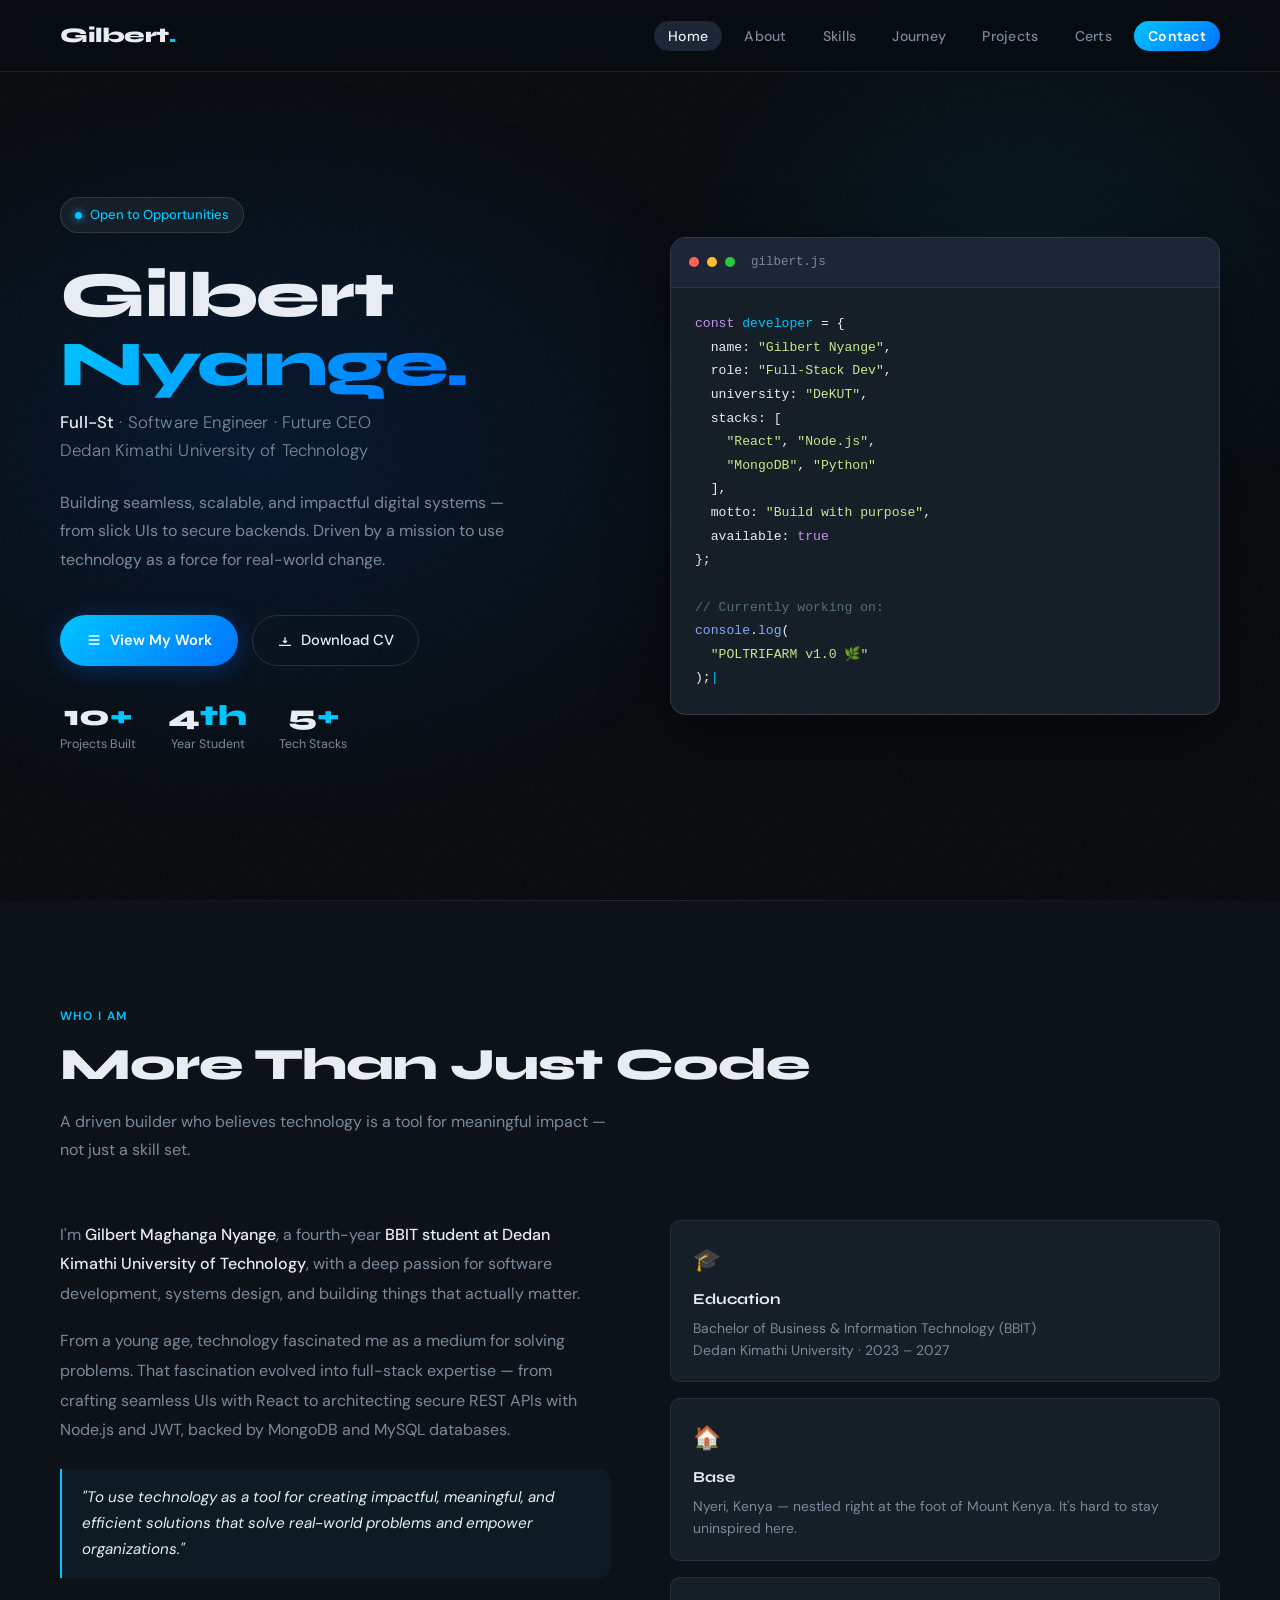
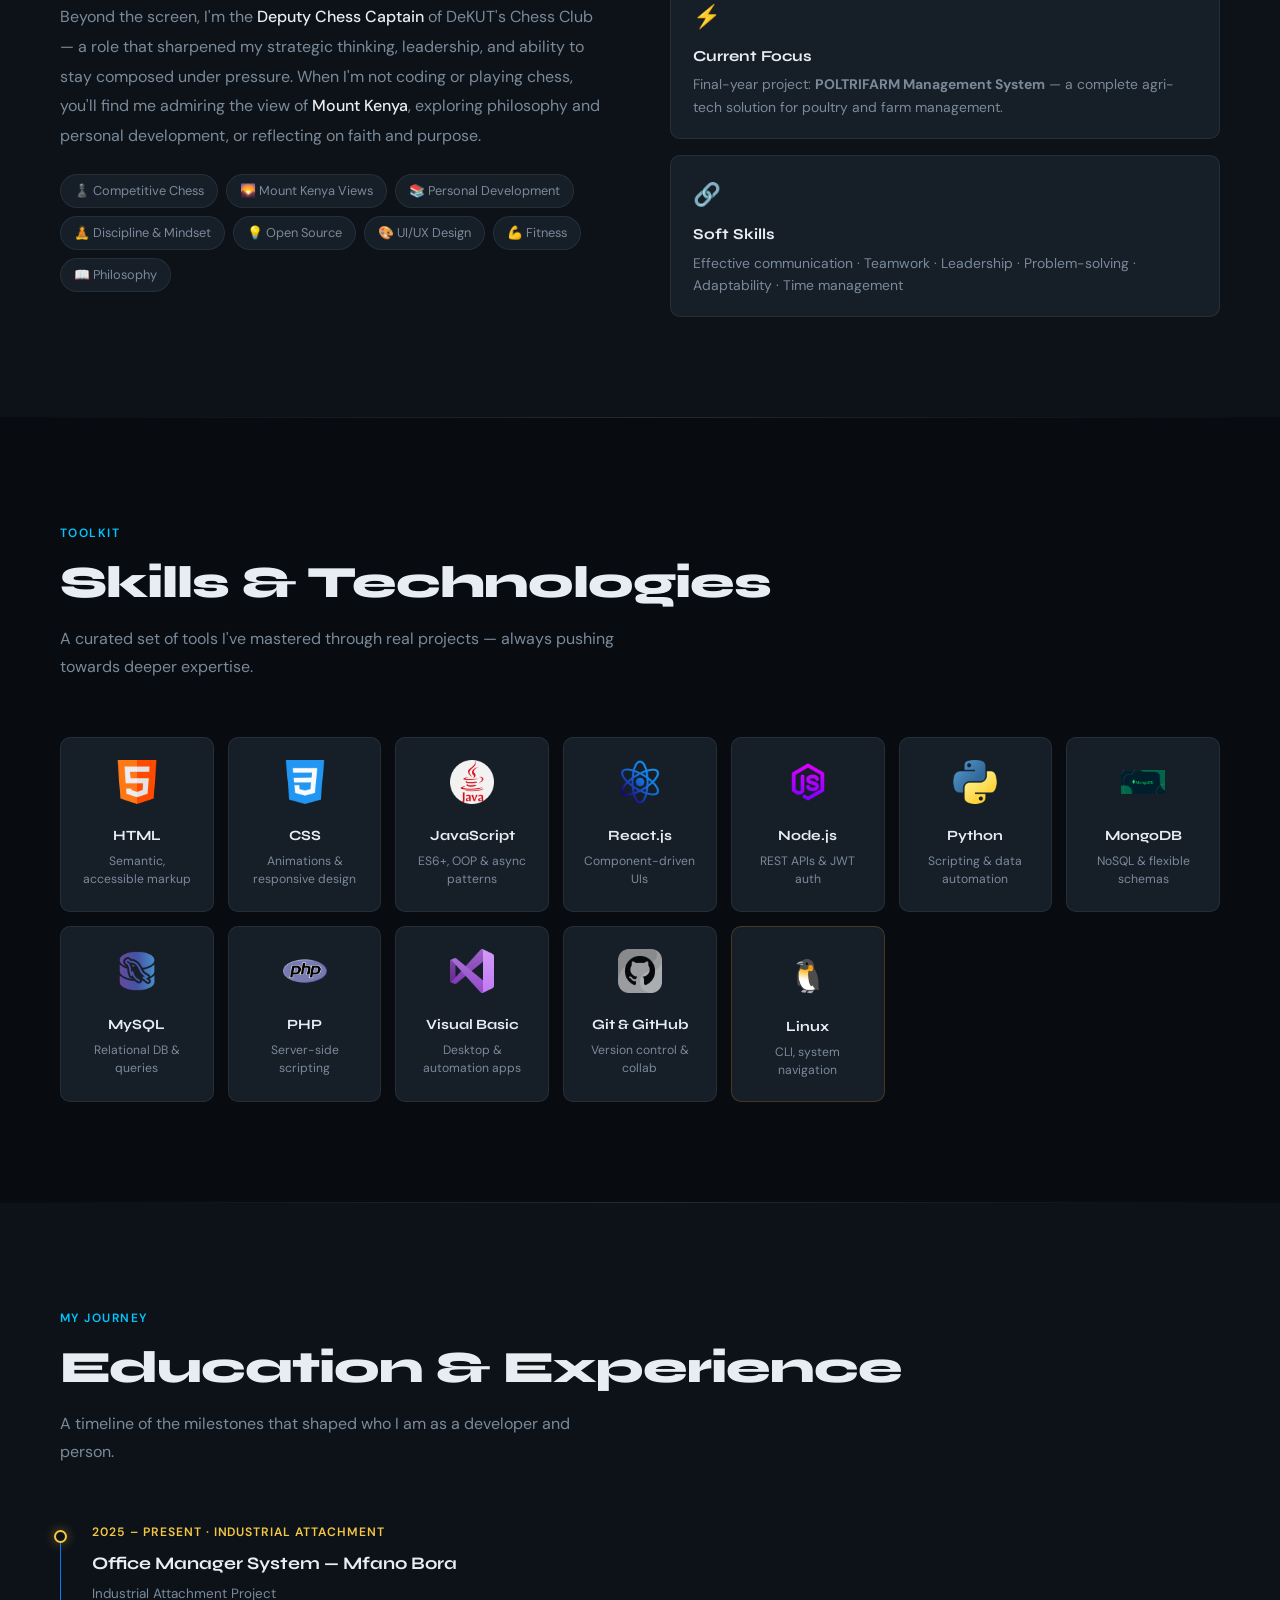
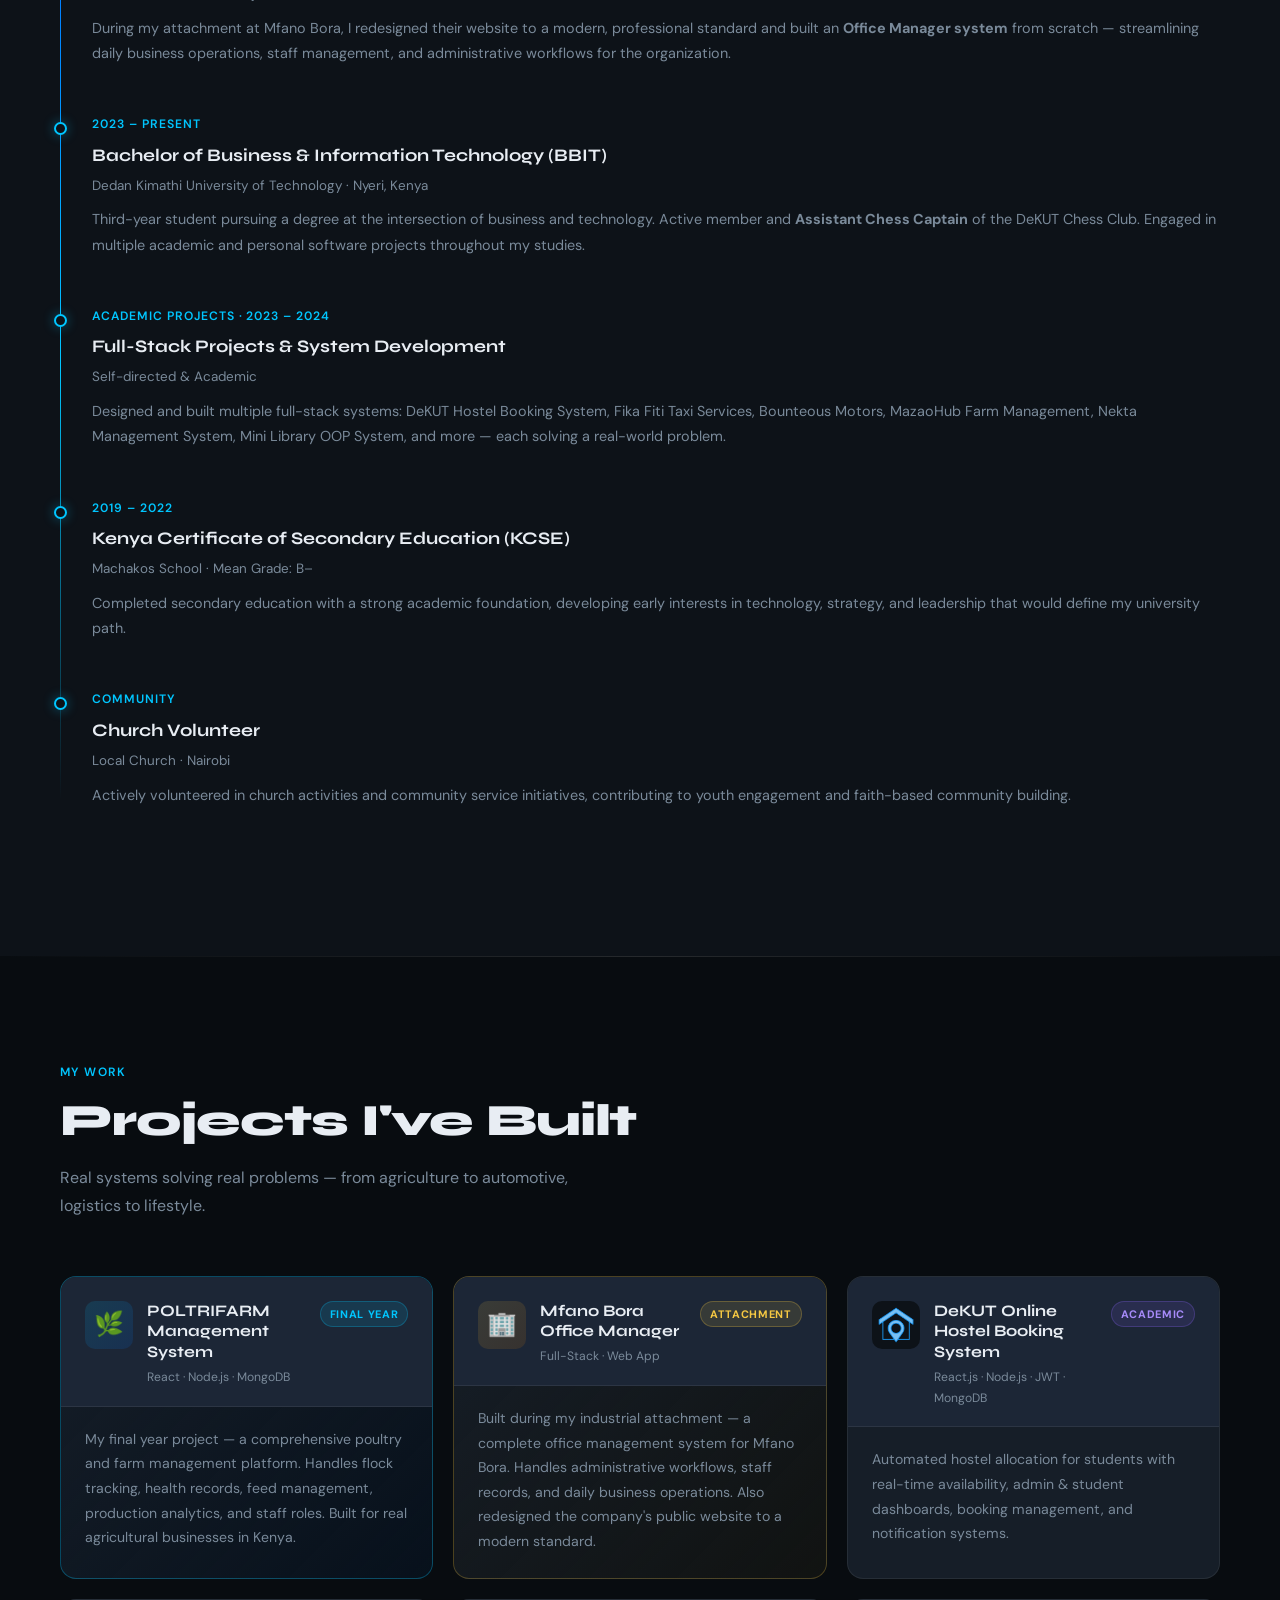
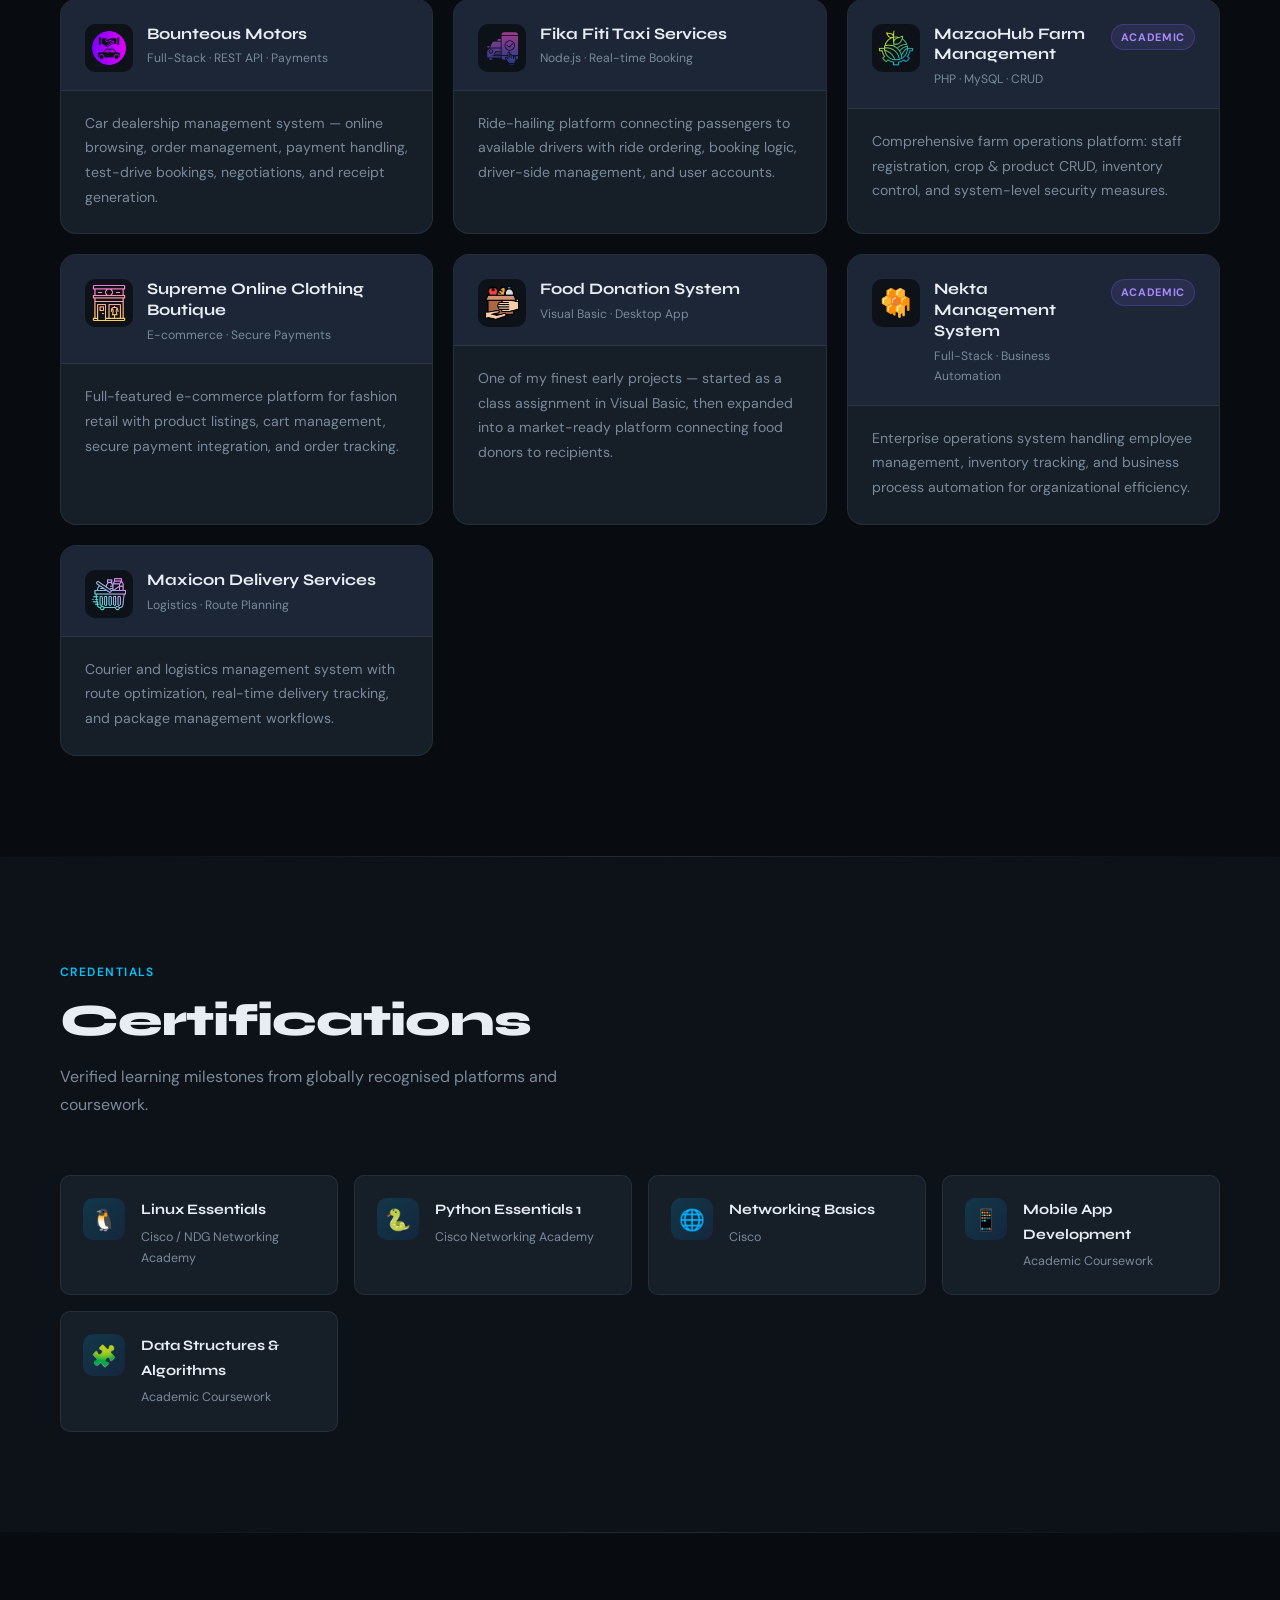
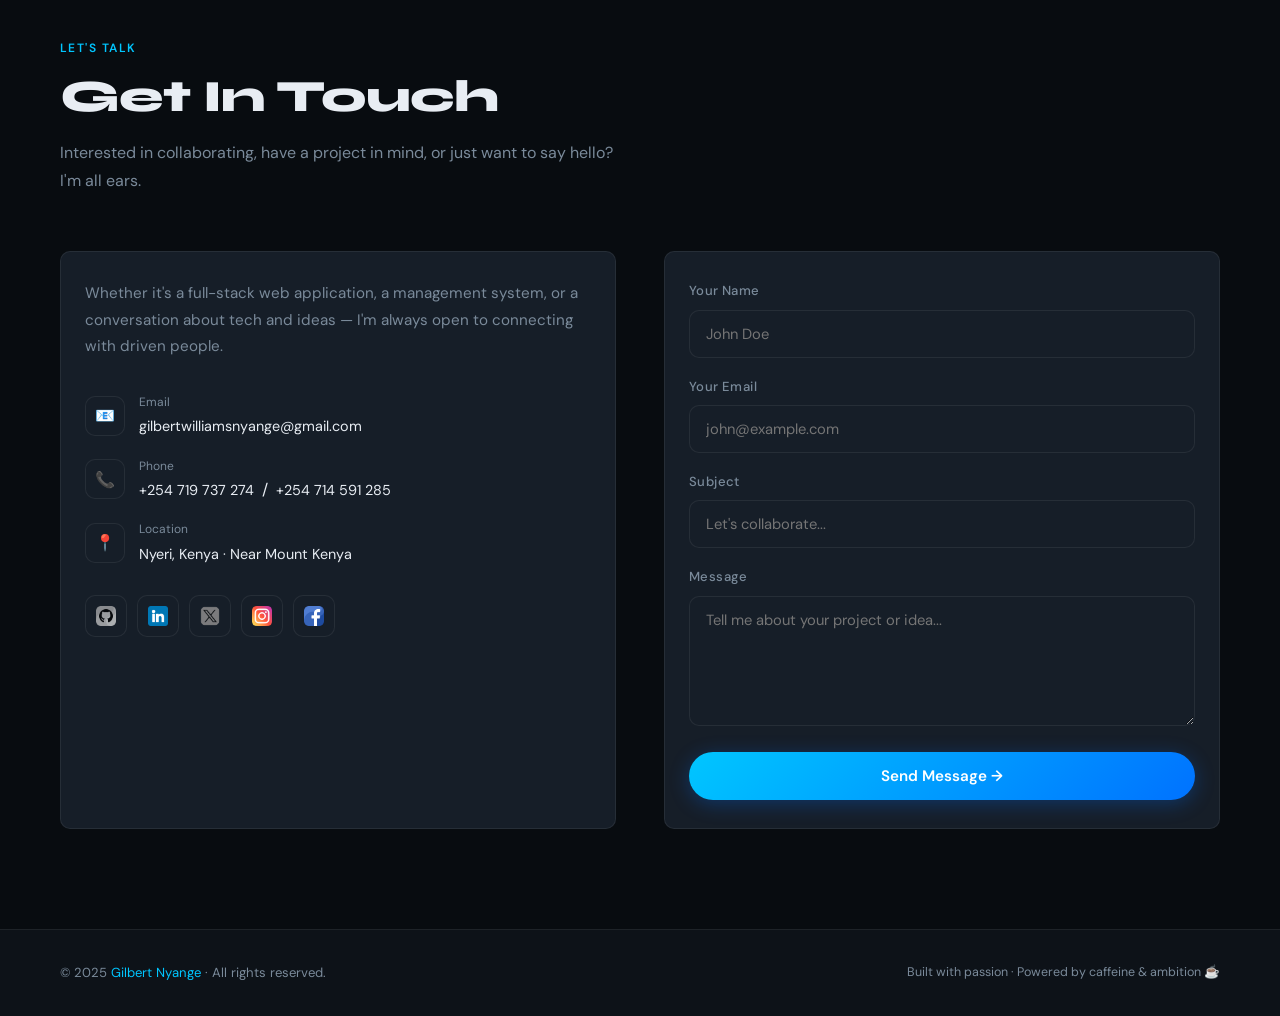
==== index.html @ bd2896bc "Deployment" ====
<!doctype html>
<html lang="en">
  <head>
    <meta charset="UTF-8" />
    <meta name="viewport" content="width=device-width, initial-scale=1.0" />
    <title>Gilbert Nyange — Portfolio</title>
    <link rel="preconnect" href="https://fonts.googleapis.com" />
    <link rel="preconnect" href="https://fonts.gstatic.com" crossorigin />
    <link
      href="https://fonts.googleapis.com/css2?family=Syne:wght@400;600;700;800&family=DM+Sans:ital,opsz,wght@0,9..40,300;0,9..40,400;0,9..40,500;1,9..40,300&display=swap"
      rel="stylesheet"
    />
    <style>
      /* ── RESET & BASE ────────────────────────────────────── */
      *,
      *::before,
      *::after {
        box-sizing: border-box;
        margin: 0;
        padding: 0;
      }

      :root {
        --bg: #080c10;
        --bg2: #0d1218;
        --bg3: #121921;
        --surface: #161e28;
        --surface2: #1c2636;
        --border: rgba(255, 255, 255, 0.07);
        --border2: rgba(255, 255, 255, 0.12);
        --accent: #00c6ff;
        --accent2: #0072ff;
        --gold: #f5c842;
        --text: #e8edf3;
        --muted: #7a8a9a;
        --dim: #3a4a5a;
        --font-display: "Syne", sans-serif;
        --font-body: "DM Sans", sans-serif;
        --nav-h: 72px;
        --max-w: 1160px;
        --radius: 16px;
        --radius-sm: 10px;
      }

      html {
        scroll-behavior: smooth;
      }

      body {
        background: var(--bg);
        color: var(--text);
        font-family: var(--font-body);
        font-size: 16px;
        line-height: 1.7;
        overflow-x: hidden;
      }

      /* Noise grain overlay */
      body::before {
        content: "";
        position: fixed;
        inset: 0;
        z-index: 0;
        background-image: url("data:image/svg+xml,%3Csvg viewBox='0 0 256 256' xmlns='http://www.w3.org/2000/svg'%3E%3Cfilter id='noise'%3E%3CfeTurbulence type='fractalNoise' baseFrequency='0.9' numOctaves='4' stitchTiles='stitch'/%3E%3C/filter%3E%3Crect width='100%25' height='100%25' filter='url(%23noise)' opacity='1'/%3E%3C/svg%3E");
        opacity: 0.025;
        pointer-events: none;
      }

      /* ── SCROLLBAR ───────────────────────────────────────── */
      ::-webkit-scrollbar {
        width: 4px;
      }
      ::-webkit-scrollbar-track {
        background: var(--bg);
      }
      ::-webkit-scrollbar-thumb {
        background: var(--accent2);
        border-radius: 2px;
      }

      /* ── SELECTION ──────────────────────────────────────── */
      ::selection {
        background: rgba(0, 198, 255, 0.2);
        color: var(--accent);
      }

      /* ── NAVBAR ─────────────────────────────────────────── */
      nav {
        position: fixed;
        top: 0;
        left: 0;
        right: 0;
        height: var(--nav-h);
        z-index: 1000;
        display: flex;
        align-items: center;
        justify-content: space-between;
        padding: 0 clamp(20px, 5vw, 60px);
        background: rgba(8, 12, 16, 0.75);
        backdrop-filter: blur(20px) saturate(180%);
        border-bottom: 1px solid var(--border);
        transition: background 0.3s;
      }

      nav.scrolled {
        background: rgba(8, 12, 16, 0.95);
      }

      .nav-logo {
        font-family: var(--font-display);
        font-size: 1.3rem;
        font-weight: 800;
        color: var(--text);
        text-decoration: none;
        letter-spacing: -0.5px;
      }
      .nav-logo span {
        color: var(--accent);
      }

      .nav-links {
        display: flex;
        gap: 8px;
        list-style: none;
      }

      .nav-links a {
        color: var(--muted);
        text-decoration: none;
        font-size: 0.88rem;
        font-weight: 500;
        padding: 6px 14px;
        border-radius: 40px;
        letter-spacing: 0.02em;
        transition:
          color 0.2s,
          background 0.2s;
      }
      .nav-links a:hover,
      .nav-links a.active {
        color: var(--text);
        background: var(--surface2);
      }

      .nav-cta {
        background: linear-gradient(
          135deg,
          var(--accent),
          var(--accent2)
        ) !important;
        color: #fff !important;
        font-weight: 600 !important;
      }
      .nav-cta:hover {
        opacity: 0.88;
      }

      .hamburger {
        display: none;
        flex-direction: column;
        gap: 5px;
        cursor: pointer;
        padding: 4px;
        background: none;
        border: none;
      }
      .hamburger span {
        display: block;
        width: 24px;
        height: 2px;
        background: var(--text);
        border-radius: 2px;
        transition:
          transform 0.3s,
          opacity 0.3s;
      }

      /* ── SECTIONS WRAPPER ────────────────────────────────── */
      section {
        position: relative;
        z-index: 1;
      }

      /* ── HERO ────────────────────────────────────────────── */
      #home {
        min-height: 100vh;
        display: flex;
        align-items: center;
        padding: calc(var(--nav-h) + 60px) clamp(20px, 5vw, 60px) 80px;
        overflow: hidden;
      }

      /* Animated gradient orbs */
      #home::after {
        content: "";
        position: absolute;
        inset: 0;
        z-index: 0;
        background:
          radial-gradient(
            ellipse 60% 60% at 20% 50%,
            rgba(0, 114, 255, 0.13) 0%,
            transparent 70%
          ),
          radial-gradient(
            ellipse 40% 50% at 80% 30%,
            rgba(0, 198, 255, 0.08) 0%,
            transparent 70%
          );
        animation: orb 12s ease-in-out infinite alternate;
      }
      @keyframes orb {
        0% {
          background-position:
            20% 50%,
            80% 30%;
        }
        100% {
          background-position:
            25% 55%,
            75% 25%;
        }
      }

      .hero-inner {
        position: relative;
        z-index: 1;
        max-width: var(--max-w);
        margin: auto;
        width: 100%;
        display: grid;
        grid-template-columns: 1fr 1fr;
        gap: 60px;
        align-items: center;
      }

      .hero-badge {
        display: inline-flex;
        align-items: center;
        gap: 8px;
        background: var(--surface);
        border: 1px solid var(--border2);
        color: var(--accent);
        font-size: 0.82rem;
        font-weight: 500;
        padding: 6px 14px;
        border-radius: 40px;
        margin-bottom: 28px;
        animation: fadeUp 0.7s ease both;
      }
      .hero-badge .dot {
        width: 7px;
        height: 7px;
        border-radius: 50%;
        background: var(--accent);
        box-shadow: 0 0 8px var(--accent);
        animation: pulse 2s ease-in-out infinite;
      }
      @keyframes pulse {
        0%,
        100% {
          opacity: 1;
          transform: scale(1);
        }
        50% {
          opacity: 0.5;
          transform: scale(0.8);
        }
      }

      .hero-name {
        font-family: var(--font-display);
        font-size: clamp(2.6rem, 5vw, 4rem);
        font-weight: 800;
        line-height: 1.08;
        letter-spacing: -1.5px;
        color: var(--text);
        margin-bottom: 8px;
        animation: fadeUp 0.7s 0.1s ease both;
      }
      .hero-name .glow {
        background: linear-gradient(135deg, var(--accent), var(--accent2));
        -webkit-background-clip: text;
        -webkit-text-fill-color: transparent;
        background-clip: text;
      }

      .hero-role {
        font-size: 1.05rem;
        font-weight: 300;
        color: var(--muted);
        margin-bottom: 24px;
        letter-spacing: 0.01em;
        animation: fadeUp 0.7s 0.2s ease both;
      }
      .hero-role strong {
        color: var(--text);
        font-weight: 500;
      }

      .hero-desc {
        font-size: 1rem;
        color: var(--muted);
        max-width: 480px;
        line-height: 1.8;
        margin-bottom: 40px;
        animation: fadeUp 0.7s 0.3s ease both;
      }

      .hero-actions {
        display: flex;
        flex-wrap: wrap;
        gap: 14px;
        animation: fadeUp 0.7s 0.4s ease both;
      }

      .btn-primary {
        display: inline-flex;
        align-items: center;
        gap: 8px;
        background: linear-gradient(135deg, var(--accent), var(--accent2));
        color: #fff;
        font-weight: 600;
        font-size: 0.92rem;
        padding: 13px 26px;
        border-radius: 40px;
        text-decoration: none;
        border: none;
        cursor: pointer;
        transition:
          transform 0.2s,
          box-shadow 0.2s,
          opacity 0.2s;
        box-shadow: 0 4px 24px rgba(0, 114, 255, 0.3);
      }
      .btn-primary:hover {
        transform: translateY(-2px);
        box-shadow: 0 8px 32px rgba(0, 114, 255, 0.45);
      }

      .btn-ghost {
        display: inline-flex;
        align-items: center;
        gap: 8px;
        background: transparent;
        color: var(--text);
        font-weight: 500;
        font-size: 0.92rem;
        padding: 12px 24px;
        border-radius: 40px;
        text-decoration: none;
        border: 1px solid var(--border2);
        transition:
          border-color 0.2s,
          background 0.2s,
          transform 0.2s;
      }
      .btn-ghost:hover {
        border-color: var(--accent);
        background: rgba(0, 198, 255, 0.06);
        transform: translateY(-2px);
      }

      /* Hero visual — code card */
      .hero-visual {
        animation: fadeUp 0.7s 0.5s ease both;
      }

      .code-card {
        background: var(--surface);
        border: 1px solid var(--border2);
        border-radius: var(--radius);
        overflow: hidden;
        box-shadow: 0 20px 60px rgba(0, 0, 0, 0.5);
      }
      .code-header {
        display: flex;
        align-items: center;
        gap: 8px;
        padding: 14px 18px;
        background: var(--surface2);
        border-bottom: 1px solid var(--border);
      }
      .code-header .dot {
        width: 10px;
        height: 10px;
        border-radius: 50%;
      }
      .code-header .d1 {
        background: #ff5f57;
      }
      .code-header .d2 {
        background: #febc2e;
      }
      .code-header .d3 {
        background: #28c840;
      }
      .code-header .filename {
        font-size: 0.78rem;
        color: var(--muted);
        margin-left: 8px;
        font-family: "Courier New", monospace;
      }
      .code-body {
        padding: 24px;
        font-family: "Courier New", monospace;
        font-size: 0.82rem;
        line-height: 1.8;
      }
      .c-keyword {
        color: #c792ea;
      }
      .c-fn {
        color: #82aaff;
      }
      .c-string {
        color: #c3e88d;
      }
      .c-comment {
        color: #546e7a;
      }
      .c-var {
        color: var(--accent);
      }
      .c-num {
        color: #f78c6c;
      }

      /* Stats row */
      .hero-stats {
        display: flex;
        gap: 32px;
        margin-top: 36px;
        animation: fadeUp 0.7s 0.55s ease both;
      }
      .stat {
        display: flex;
        flex-direction: column;
        align-items: center;
      }
      .stat-num {
        font-family: var(--font-display);
        font-size: 1.8rem;
        font-weight: 800;
        color: var(--text);
        line-height: 1;
      }
      .stat-num span {
        color: var(--accent);
      }
      .stat-label {
        font-size: 0.78rem;
        color: var(--muted);
        margin-top: 3px;
      }

      /* ── SECTION SHELL ───────────────────────────────────── */
      .section-shell {
        padding: 100px clamp(20px, 5vw, 60px);
        max-width: calc(var(--max-w) + 120px);
        margin: auto;
      }

      .section-tag {
        display: inline-block;
        font-size: 0.75rem;
        font-weight: 600;
        letter-spacing: 0.12em;
        text-transform: uppercase;
        color: var(--accent);
        margin-bottom: 14px;
      }

      .section-title {
        font-family: var(--font-display);
        font-size: clamp(2rem, 3.5vw, 2.8rem);
        font-weight: 800;
        letter-spacing: -1px;
        color: var(--text);
        line-height: 1.1;
        margin-bottom: 18px;
      }

      .section-sub {
        color: var(--muted);
        font-size: 1rem;
        max-width: 560px;
        line-height: 1.75;
        margin-bottom: 56px;
      }

      /* ── DIVIDER ─────────────────────────────────────────── */
      .divider {
        height: 1px;
        background: linear-gradient(
          90deg,
          transparent,
          var(--border2),
          transparent
        );
        margin: 0;
      }

      /* ── ABOUT ───────────────────────────────────────────── */
      #about {
        background: var(--bg2);
      }

      .about-grid {
        display: grid;
        grid-template-columns: 1fr 1fr;
        gap: 60px;
        align-items: start;
      }

      .about-text p {
        color: var(--muted);
        line-height: 1.85;
        margin-bottom: 18px;
      }
      .about-text p strong {
        color: var(--text);
        font-weight: 500;
      }

      .about-mission {
        border-left: 2px solid var(--accent);
        padding: 16px 20px;
        background: rgba(0, 198, 255, 0.05);
        border-radius: 0 var(--radius-sm) var(--radius-sm) 0;
        margin: 24px 0;
        font-style: italic;
        color: var(--text);
        font-size: 0.95rem;
        line-height: 1.7;
      }

      .about-cards {
        display: flex;
        flex-direction: column;
        gap: 16px;
      }

      .info-card {
        background: var(--surface);
        border: 1px solid var(--border);
        border-radius: var(--radius-sm);
        padding: 20px 22px;
        transition:
          border-color 0.25s,
          transform 0.25s;
      }
      .info-card:hover {
        border-color: var(--border2);
        transform: translateY(-2px);
      }
      .info-card-icon {
        font-size: 1.4rem;
        margin-bottom: 8px;
      }
      .info-card-title {
        font-family: var(--font-display);
        font-weight: 700;
        font-size: 0.95rem;
        color: var(--text);
        margin-bottom: 4px;
      }
      .info-card-body {
        font-size: 0.87rem;
        color: var(--muted);
        line-height: 1.6;
      }

      /* Hobbies tags */
      .tags {
        display: flex;
        flex-wrap: wrap;
        gap: 8px;
        margin-top: 24px;
      }
      .tag {
        display: inline-flex;
        align-items: center;
        gap: 5px;
        padding: 5px 13px;
        border-radius: 40px;
        background: var(--surface);
        border: 1px solid var(--border);
        font-size: 0.8rem;
        color: var(--muted);
        transition:
          border-color 0.2s,
          color 0.2s;
      }
      .tag:hover {
        border-color: var(--accent);
        color: var(--accent);
      }

      /* ── SKILLS ──────────────────────────────────────────── */
      #skills {
        background: var(--bg);
      }

      .skills-grid {
        display: grid;
        grid-template-columns: repeat(auto-fill, minmax(150px, 1fr));
        gap: 14px;
      }

      .skill-card {
        background: var(--surface);
        border: 1px solid var(--border);
        border-radius: var(--radius-sm);
        padding: 22px 16px;
        text-align: center;
        cursor: default;
        transition:
          border-color 0.25s,
          transform 0.25s,
          background 0.25s;
        position: relative;
        overflow: hidden;
      }
      .skill-card::before {
        content: "";
        position: absolute;
        inset: 0;
        background: radial-gradient(
          circle at 50% 0%,
          rgba(0, 198, 255, 0.08) 0%,
          transparent 70%
        );
        opacity: 0;
        transition: opacity 0.3s;
      }
      .skill-card:hover {
        border-color: rgba(0, 198, 255, 0.4);
        transform: translateY(-4px);
        background: var(--surface2);
      }
      .skill-card:hover::before {
        opacity: 1;
      }

      .skill-img {
        width: 44px;
        height: 44px;
        object-fit: contain;
        margin-bottom: 12px;
        transition: transform 0.3s;
      }
      .skill-card:hover .skill-img {
        transform: scale(1.12) rotate(-3deg);
      }

      .skill-name {
        font-family: var(--font-display);
        font-weight: 700;
        font-size: 0.88rem;
        color: var(--text);
        margin-bottom: 4px;
      }
      .skill-desc {
        font-size: 0.76rem;
        color: var(--muted);
        line-height: 1.5;
      }

      /* ── TIMELINE / EXPERIENCE ───────────────────────────── */
      #experience {
        background: var(--bg2);
      }

      .timeline {
        position: relative;
        padding-left: 32px;
      }
      .timeline::before {
        content: "";
        position: absolute;
        left: 0;
        top: 8px;
        bottom: 8px;
        width: 1px;
        background: linear-gradient(
          to bottom,
          var(--accent2),
          var(--accent),
          transparent
        );
      }

      .tl-item {
        position: relative;
        margin-bottom: 48px;
        opacity: 0;
        transform: translateX(-20px);
        transition:
          opacity 0.5s,
          transform 0.5s;
      }
      .tl-item.visible {
        opacity: 1;
        transform: translateX(0);
      }

      .tl-dot {
        position: absolute;
        left: -38px;
        top: 8px;
        width: 13px;
        height: 13px;
        border-radius: 50%;
        background: var(--bg2);
        border: 2px solid var(--accent);
        box-shadow: 0 0 12px rgba(0, 198, 255, 0.4);
      }
      .tl-dot.gold {
        border-color: var(--gold);
        box-shadow: 0 0 12px rgba(245, 200, 66, 0.4);
      }

      .tl-date {
        font-size: 0.76rem;
        font-weight: 600;
        letter-spacing: 0.08em;
        text-transform: uppercase;
        color: var(--accent);
        margin-bottom: 6px;
      }
      .tl-dot.gold + * + .tl-date {
        color: var(--gold);
      }

      .tl-title {
        font-family: var(--font-display);
        font-weight: 700;
        font-size: 1.1rem;
        color: var(--text);
        margin-bottom: 4px;
      }
      .tl-org {
        font-size: 0.84rem;
        color: var(--muted);
        margin-bottom: 10px;
      }
      .tl-body {
        font-size: 0.9rem;
        color: var(--muted);
        line-height: 1.75;
      }

      /* ── PROJECTS ────────────────────────────────────────── */
      #projects {
        background: var(--bg);
      }

      .projects-grid {
        display: grid;
        grid-template-columns: repeat(auto-fill, minmax(320px, 1fr));
        gap: 20px;
      }

      .proj-card {
        background: var(--surface);
        border: 1px solid var(--border);
        border-radius: var(--radius);
        overflow: hidden;
        transition:
          border-color 0.25s,
          transform 0.25s,
          box-shadow 0.25s;
        display: flex;
        flex-direction: column;
      }
      .proj-card:hover {
        border-color: rgba(0, 198, 255, 0.35);
        transform: translateY(-5px);
        box-shadow: 0 16px 48px rgba(0, 0, 0, 0.45);
      }

      .proj-header {
        padding: 24px 24px 18px;
        border-bottom: 1px solid var(--border);
        background: var(--surface2);
        display: flex;
        align-items: flex-start;
        gap: 14px;
      }
      .proj-icon {
        width: 48px;
        height: 48px;
        object-fit: contain;
        border-radius: 10px;
        background: var(--bg2);
        padding: 6px;
        flex-shrink: 0;
      }
      .proj-meta {
        flex: 1;
      }
      .proj-title {
        font-family: var(--font-display);
        font-weight: 700;
        font-size: 1rem;
        color: var(--text);
        line-height: 1.3;
        margin-bottom: 4px;
      }
      .proj-stack {
        font-size: 0.76rem;
        color: var(--muted);
      }

      .proj-badge {
        font-size: 0.68rem;
        font-weight: 700;
        letter-spacing: 0.06em;
        text-transform: uppercase;
        padding: 3px 9px;
        border-radius: 40px;
      }
      .badge-new {
        background: rgba(0, 198, 255, 0.12);
        color: var(--accent);
        border: 1px solid rgba(0, 198, 255, 0.25);
      }
      .badge-featured {
        background: rgba(245, 200, 66, 0.12);
        color: var(--gold);
        border: 1px solid rgba(245, 200, 66, 0.25);
      }
      .badge-academic {
        background: rgba(138, 100, 255, 0.12);
        color: #a78bfa;
        border: 1px solid rgba(138, 100, 255, 0.25);
      }

      .proj-body {
        padding: 20px 24px 24px;
        flex: 1;
      }
      .proj-desc {
        font-size: 0.88rem;
        color: var(--muted);
        line-height: 1.75;
      }

      /* Attachment highlight card */
      .proj-card.featured {
        border-color: rgba(245, 200, 66, 0.25);
        background: linear-gradient(
          135deg,
          var(--surface) 0%,
          rgba(245, 200, 66, 0.04) 100%
        );
      }
      .proj-card.final-year {
        border-color: rgba(0, 198, 255, 0.3);
        background: linear-gradient(
          135deg,
          var(--surface) 0%,
          rgba(0, 114, 255, 0.05) 100%
        );
      }

      /* ── CERTIFICATIONS ──────────────────────────────────── */
      #certs {
        background: var(--bg2);
      }

      .certs-grid {
        display: grid;
        grid-template-columns: repeat(auto-fill, minmax(260px, 1fr));
        gap: 16px;
      }

      .cert-card {
        background: var(--surface);
        border: 1px solid var(--border);
        border-radius: var(--radius-sm);
        padding: 22px 22px;
        display: flex;
        gap: 16px;
        align-items: flex-start;
        transition:
          border-color 0.25s,
          transform 0.25s;
      }
      .cert-card:hover {
        border-color: var(--border2);
        transform: translateY(-3px);
      }
      .cert-icon {
        width: 42px;
        height: 42px;
        border-radius: 10px;
        background: linear-gradient(
          135deg,
          rgba(0, 198, 255, 0.15),
          rgba(0, 114, 255, 0.1)
        );
        display: flex;
        align-items: center;
        justify-content: center;
        font-size: 1.3rem;
        flex-shrink: 0;
      }
      .cert-name {
        font-family: var(--font-display);
        font-weight: 700;
        font-size: 0.9rem;
        color: var(--text);
        margin-bottom: 4px;
      }
      .cert-issuer {
        font-size: 0.78rem;
        color: var(--muted);
      }

      /* ── CONTACT ─────────────────────────────────────────── */
      #contact {
        background: var(--bg);
      }

      .contact-grid {
        display: grid;
        grid-template-columns: 1fr 1fr;
        gap: 48px;
      }

      .contact-info-block {
        background: var(--surface);
        border: 1px solid var(--border);
        border-radius: var(--radius-sm);
        padding: 28px 24px;
      }
      .contact-info-block p {
        color: var(--muted);
        font-size: 0.95rem;
        line-height: 1.75;
        margin-bottom: 32px;
      }

      .contact-detail {
        display: flex;
        gap: 14px;
        align-items: center;
        margin-bottom: 16px;
      }
      .contact-detail-icon {
        width: 40px;
        height: 40px;
        border-radius: 10px;
        background: var(--surface);
        border: 1px solid var(--border);
        display: flex;
        align-items: center;
        justify-content: center;
        font-size: 1rem;
        flex-shrink: 0;
      }
      .contact-detail-text a,
      .contact-detail-text span {
        color: var(--text);
        font-size: 0.9rem;
        text-decoration: none;
        transition: color 0.2s;
      }
      .contact-detail-text a:hover {
        color: var(--accent);
      }
      .contact-detail-label {
        font-size: 0.75rem;
        color: var(--muted);
      }

      .social-row {
        display: flex;
        gap: 10px;
        margin-top: 28px;
      }
      .social-btn {
        width: 42px;
        height: 42px;
        border-radius: 10px;
        background: var(--surface);
        border: 1px solid var(--border);
        display: flex;
        align-items: center;
        justify-content: center;
        transition:
          border-color 0.2s,
          transform 0.2s,
          background 0.2s;
        cursor: pointer;
        text-decoration: none;
      }
      .social-btn:hover {
        border-color: var(--accent);
        background: rgba(0, 198, 255, 0.08);
        transform: translateY(-3px);
      }
      .social-btn img {
        width: 20px;
        height: 20px;
        object-fit: contain;
      }

      /* Contact form */
      .contact-form-block {
        background: var(--surface);
        border: 1px solid var(--border);
        border-radius: var(--radius-sm);
        padding: 28px 24px;
      }

      .form-group {
        margin-bottom: 18px;
      }

      .form-label {
        display: block;
        font-size: 0.82rem;
        font-weight: 500;
        color: var(--muted);
        margin-bottom: 7px;
        letter-spacing: 0.03em;
      }

      .form-input,
      .form-textarea {
        width: 100%;
        padding: 13px 16px;
        background: var(--surface);
        border: 1px solid var(--border);
        border-radius: var(--radius-sm);
        color: var(--text);
        font-family: var(--font-body);
        font-size: 0.92rem;
        transition:
          border-color 0.2s,
          box-shadow 0.2s;
        outline: none;
      }
      .form-input:focus,
      .form-textarea:focus {
        border-color: rgba(0, 198, 255, 0.45);
        box-shadow: 0 0 0 3px rgba(0, 198, 255, 0.1);
      }
      .form-textarea {
        resize: vertical;
        min-height: 130px;
      }

      .form-submit {
        width: 100%;
        padding: 14px;
        background: linear-gradient(135deg, var(--accent), var(--accent2));
        color: #fff;
        font-weight: 600;
        font-size: 0.95rem;
        border: none;
        border-radius: 40px;
        cursor: pointer;
        font-family: var(--font-body);
        transition:
          transform 0.2s,
          box-shadow 0.2s,
          opacity 0.2s;
        box-shadow: 0 4px 20px rgba(0, 114, 255, 0.3);
      }
      .form-submit:hover {
        transform: translateY(-2px);
        box-shadow: 0 8px 28px rgba(0, 114, 255, 0.45);
      }

      /* ── FOOTER ──────────────────────────────────────────── */
      footer {
        background: var(--bg2);
        border-top: 1px solid var(--border);
        padding: 32px clamp(20px, 5vw, 60px);
        display: flex;
        justify-content: space-between;
        align-items: center;
        flex-wrap: wrap;
        gap: 12px;
        position: relative;
        z-index: 1;
      }
      footer p {
        font-size: 0.82rem;
        color: var(--muted);
      }
      footer a {
        color: var(--accent);
        text-decoration: none;
      }

      /* ── ANIMATIONS ──────────────────────────────────────── */
      @keyframes fadeUp {
        from {
          opacity: 0;
          transform: translateY(24px);
        }
        to {
          opacity: 1;
          transform: translateY(0);
        }
      }

      .reveal {
        opacity: 0;
        transform: translateY(28px);
        transition:
          opacity 0.6s ease,
          transform 0.6s ease;
      }
      .reveal.visible {
        opacity: 1;
        transform: translateY(0);
      }

      /* cursor blink */
      .cursor {
        display: inline-block;
        color: var(--accent);
        animation: blink 1s step-end infinite;
      }
      @keyframes blink {
        0%,
        100% {
          opacity: 1;
        }
        50% {
          opacity: 0;
        }
      }

      /* ── RESPONSIVE ──────────────────────────────────────── */
      @media (max-width: 900px) {
        .hero-inner {
          grid-template-columns: 1fr;
        }
        .hero-visual {
          display: none;
        }
        .about-grid,
        .contact-grid {
          grid-template-columns: 1fr;
        }
      }

      @media (max-width: 640px) {
        .nav-links {
          display: none;
        }
        .nav-links.open {
          display: flex;
          flex-direction: column;
          position: fixed;
          top: var(--nav-h);
          left: 0;
          right: 0;
          background: rgba(8, 12, 16, 0.97);
          padding: 24px;
          border-bottom: 1px solid var(--border);
          gap: 4px;
        }
        .hamburger {
          display: flex;
        }
        .hero-stats {
          flex-wrap: wrap;
          gap: 20px;
        }
      }
    </style>
  </head>
  <body>
    <!-- ═══════════════ NAV ═══════════════ -->
    <nav id="navbar">
      <a href="#home" class="nav-logo">Gilbert<span>.</span></a>
      <ul class="nav-links" id="navLinks">
        <li><a href="#home" class="active">Home</a></li>
        <li><a href="#about">About</a></li>
        <li><a href="#skills">Skills</a></li>
        <li><a href="#experience">Journey</a></li>
        <li><a href="#projects">Projects</a></li>
        <li><a href="#certs">Certs</a></li>
        <li><a href="#contact" class="nav-cta">Contact</a></li>
      </ul>
      <button class="hamburger" id="hamburger" aria-label="Menu">
        <span></span><span></span><span></span>
      </button>
    </nav>

    <!-- ═══════════════ HERO ═══════════════ -->
    <section id="home">
      <div class="hero-inner">
        <div class="hero-left">
          <div class="hero-badge">
            <span class="dot"></span> Open to Opportunities
          </div>
          <h1 class="hero-name">
            Gilbert<br /><span class="glow">Nyange.</span>
          </h1>
          <p class="hero-role">
            <strong>Full-Stack Developer</strong> · Software Engineer · Future
            CEO<br />
            Dedan Kimathi University of Technology
          </p>
          <p class="hero-desc">
            Building seamless, scalable, and impactful digital systems — from
            slick UIs to secure backends. Driven by a mission to use technology
            as a force for real-world change.
          </p>
          <div class="hero-actions">
            <a href="#projects" class="btn-primary">
              <svg
                width="16"
                height="16"
                fill="none"
                viewBox="0 0 24 24"
                stroke="currentColor"
                stroke-width="2"
              >
                <path d="M4 6h16M4 12h16M4 18h16" />
              </svg>
              View My Work
            </a>
            <a
              href="CURRICULUM_VITAE_-_Gilbert_Nyange.docx"
              download
              class="btn-ghost"
            >
              <svg
                width="16"
                height="16"
                fill="none"
                viewBox="0 0 24 24"
                stroke="currentColor"
                stroke-width="2"
              >
                <path d="M12 16v-8m0 8l-3-3m3 3l3-3M3 20h18" />
              </svg>
              Download CV
            </a>
          </div>
          <div class="hero-stats">
            <div class="stat">
              <div class="stat-num">10<span>+</span></div>
              <div class="stat-label">Projects Built</div>
            </div>
            <div class="stat">
              <div class="stat-num">4<span>th</span></div>
              <div class="stat-label">Year Student</div>
            </div>
            <div class="stat">
              <div class="stat-num">5<span>+</span></div>
              <div class="stat-label">Tech Stacks</div>
            </div>
          </div>
        </div>

        <div class="hero-visual">
          <div class="code-card">
            <div class="code-header">
              <span class="dot d1"></span>
              <span class="dot d2"></span>
              <span class="dot d3"></span>
              <span class="filename">gilbert.js</span>
            </div>
            <div class="code-body">
              <div>
                <span class="c-keyword">const</span>
                <span class="c-var">developer</span> = {
              </div>
              <div>
                &nbsp;&nbsp;name:
                <span class="c-string">"Gilbert Nyange"</span>,
              </div>
              <div>
                &nbsp;&nbsp;role:
                <span class="c-string">"Full-Stack Dev"</span>,
              </div>
              <div>
                &nbsp;&nbsp;university: <span class="c-string">"DeKUT"</span>,
              </div>
              <div>&nbsp;&nbsp;stacks: [</div>
              <div>
                &nbsp;&nbsp;&nbsp;&nbsp;<span class="c-string">"React"</span>,
                <span class="c-string">"Node.js"</span>,
              </div>
              <div>
                &nbsp;&nbsp;&nbsp;&nbsp;<span class="c-string">"MongoDB"</span>,
                <span class="c-string">"Python"</span>
              </div>
              <div>&nbsp;&nbsp;],</div>
              <div>
                &nbsp;&nbsp;motto:
                <span class="c-string">"Build with purpose"</span>,
              </div>
              <div>
                &nbsp;&nbsp;available: <span class="c-keyword">true</span>
              </div>
              <div>};</div>
              <br />
              <div><span class="c-comment">// Currently working on:</span></div>
              <div>
                <span class="c-fn">console</span>.<span class="c-fn">log</span>(
              </div>
              <div>
                &nbsp;&nbsp;<span class="c-string">"POLTRIFARM v1.0 🌿"</span>
              </div>
              <div>);<span class="cursor">|</span></div>
            </div>
          </div>
        </div>
      </div>
    </section>

    <div class="divider"></div>

    <!-- ═══════════════ ABOUT ═══════════════ -->
    <section id="about">
      <div class="section-shell">
        <div class="reveal">
          <span class="section-tag">Who I Am</span>
          <h2 class="section-title">More Than Just Code</h2>
          <p class="section-sub">
            A driven builder who believes technology is a tool for meaningful
            impact — not just a skill set.
          </p>
        </div>
        <div class="about-grid">
          <div class="about-text reveal">
            <p>
              I'm <strong>Gilbert Maghanga Nyange</strong>, a fourth-year
              <strong
                >BBIT student at Dedan Kimathi University of Technology</strong
              >, with a deep passion for software development, systems design,
              and building things that actually matter.
            </p>
            <p>
              From a young age, technology fascinated me as a medium for solving
              problems. That fascination evolved into full-stack expertise —
              from crafting seamless UIs with React to architecting secure REST
              APIs with Node.js and JWT, backed by MongoDB and MySQL databases.
            </p>
            <div class="about-mission">
              "To use technology as a tool for creating impactful, meaningful,
              and efficient solutions that solve real-world problems and empower
              organizations."
            </div>
            <p>
              Beyond the screen, I'm the
              <strong>Deputy Chess Captain</strong> of DeKUT's Chess Club — a
              role that sharpened my strategic thinking, leadership, and ability
              to stay composed under pressure. When I'm not coding or playing
              chess, you'll find me admiring the view of
              <strong>Mount Kenya</strong>, exploring philosophy and personal
              development, or reflecting on faith and purpose.
            </p>
            <div class="tags">
              <span class="tag">♟️ Competitive Chess</span>
              <span class="tag">🌄 Mount Kenya Views</span>
              <span class="tag">📚 Personal Development</span>
              <span class="tag">🧘 Discipline & Mindset</span>
              <span class="tag">💡 Open Source</span>
              <span class="tag">🎨 UI/UX Design</span>
              <span class="tag">💪 Fitness</span>
              <span class="tag">📖 Philosophy</span>
            </div>
          </div>
          <div class="about-cards reveal">
            <div class="info-card">
              <div class="info-card-icon">🎓</div>
              <div class="info-card-title">Education</div>
              <div class="info-card-body">
                Bachelor of Business &amp; Information Technology (BBIT)<br />Dedan
                Kimathi University · 2023 – 2027
              </div>
            </div>
            <div class="info-card">
              <div class="info-card-icon">🏠</div>
              <div class="info-card-title">Base</div>
              <div class="info-card-body">
                Nyeri, Kenya — nestled right at the foot of Mount Kenya. It's
                hard to stay uninspired here.
              </div>
            </div>
            <div class="info-card">
              <div class="info-card-icon">⚡</div>
              <div class="info-card-title">Current Focus</div>
              <div class="info-card-body">
                Final-year project:
                <strong>POLTRIFARM Management System</strong> — a complete
                agri-tech solution for poultry and farm management.
              </div>
            </div>
            <div class="info-card">
              <div class="info-card-icon">🔗</div>
              <div class="info-card-title">Soft Skills</div>
              <div class="info-card-body">
                Effective communication · Teamwork · Leadership ·
                Problem-solving · Adaptability · Time management
              </div>
            </div>
          </div>
        </div>
      </div>
    </section>

    <div class="divider"></div>

    <!-- ═══════════════ SKILLS ═══════════════ -->
    <section id="skills">
      <div class="section-shell">
        <div class="reveal">
          <span class="section-tag">Toolkit</span>
          <h2 class="section-title">Skills &amp; Technologies</h2>
          <p class="section-sub">
            A curated set of tools I've mastered through real projects — always
            pushing towards deeper expertise.
          </p>
        </div>
        <div class="skills-grid reveal">
          <div class="skill-card">
            <img src="html.png" alt="HTML" class="skill-img" />
            <div class="skill-name">HTML</div>
            <div class="skill-desc">Semantic, accessible markup</div>
          </div>
          <div class="skill-card">
            <img src="css.png" alt="CSS" class="skill-img" />
            <div class="skill-name">CSS</div>
            <div class="skill-desc">Animations &amp; responsive design</div>
          </div>
          <div class="skill-card">
            <img src="javascript.png" alt="JavaScript" class="skill-img" />
            <div class="skill-name">JavaScript</div>
            <div class="skill-desc">ES6+, OOP &amp; async patterns</div>
          </div>
          <div class="skill-card">
            <img src="react.png" alt="React" class="skill-img" />
            <div class="skill-name">React.js</div>
            <div class="skill-desc">Component-driven UIs</div>
          </div>
          <div class="skill-card">
            <img src="nodejs.png" alt="Node.js" class="skill-img" />
            <div class="skill-name">Node.js</div>
            <div class="skill-desc">REST APIs &amp; JWT auth</div>
          </div>
          <div class="skill-card">
            <img src="python.png" alt="Python" class="skill-img" />
            <div class="skill-name">Python</div>
            <div class="skill-desc">Scripting &amp; data automation</div>
          </div>
          <div class="skill-card">
            <img src="mongodb.png" alt="MongoDB" class="skill-img" />
            <div class="skill-name">MongoDB</div>
            <div class="skill-desc">NoSQL &amp; flexible schemas</div>
          </div>
          <div class="skill-card">
            <img src="mysql.png" alt="MySQL" class="skill-img" />
            <div class="skill-name">MySQL</div>
            <div class="skill-desc">Relational DB &amp; queries</div>
          </div>
          <div class="skill-card">
            <img src="php.png" alt="PHP" class="skill-img" />
            <div class="skill-name">PHP</div>
            <div class="skill-desc">Server-side scripting</div>
          </div>
          <div class="skill-card">
            <img src="visualbasic.png" alt="VB" class="skill-img" />
            <div class="skill-name">Visual Basic</div>
            <div class="skill-desc">Desktop &amp; automation apps</div>
          </div>
          <div class="skill-card">
            <img
              src="github.png"
              alt="Git"
              class="skill-img"
              style="filter: invert(1) opacity(0.7)"
            />
            <div class="skill-name">Git &amp; GitHub</div>
            <div class="skill-desc">Version control &amp; collab</div>
          </div>
          <div class="skill-card" style="border-color: rgba(255, 165, 0, 0.2)">
            <div style="font-size: 2rem; margin-bottom: 12px">🐧</div>
            <div class="skill-name">Linux</div>
            <div class="skill-desc">CLI, system navigation</div>
          </div>
        </div>
      </div>
    </section>

    <div class="divider"></div>

    <!-- ═══════════════ JOURNEY / TIMELINE ═══════════════ -->
    <section id="experience">
      <div class="section-shell">
        <div class="reveal">
          <span class="section-tag">My Journey</span>
          <h2 class="section-title">Education &amp; Experience</h2>
          <p class="section-sub">
            A timeline of the milestones that shaped who I am as a developer and
            person.
          </p>
        </div>
        <div class="timeline">
          <div class="tl-item">
            <div class="tl-dot gold"></div>
            <div class="tl-date" style="color: var(--gold)">
              2025 – Present · Industrial Attachment
            </div>
            <div class="tl-title">Office Manager System — Mfano Bora</div>
            <div class="tl-org">Industrial Attachment Project</div>
            <div class="tl-body">
              During my attachment at Mfano Bora, I redesigned their website to
              a modern, professional standard and built an
              <strong>Office Manager system</strong> from scratch — streamlining
              daily business operations, staff management, and administrative
              workflows for the organization.
            </div>
          </div>

          <div class="tl-item">
            <div class="tl-dot"></div>
            <div class="tl-date">2023 – Present</div>
            <div class="tl-title">
              Bachelor of Business &amp; Information Technology (BBIT)
            </div>
            <div class="tl-org">
              Dedan Kimathi University of Technology · Nyeri, Kenya
            </div>
            <div class="tl-body">
              Third-year student pursuing a degree at the intersection of
              business and technology. Active member and
              <strong>Assistant Chess Captain</strong> of the DeKUT Chess Club.
              Engaged in multiple academic and personal software projects
              throughout my studies.
            </div>
          </div>

          <div class="tl-item">
            <div class="tl-dot"></div>
            <div class="tl-date">Academic Projects · 2023 – 2024</div>
            <div class="tl-title">
              Full-Stack Projects &amp; System Development
            </div>
            <div class="tl-org">Self-directed & Academic</div>
            <div class="tl-body">
              Designed and built multiple full-stack systems: DeKUT Hostel
              Booking System, Fika Fiti Taxi Services, Bounteous Motors,
              MazaoHub Farm Management, Nekta Management System, Mini Library
              OOP System, and more — each solving a real-world problem.
            </div>
          </div>

          <div class="tl-item">
            <div class="tl-dot"></div>
            <div class="tl-date">2019 – 2022</div>
            <div class="tl-title">
              Kenya Certificate of Secondary Education (KCSE)
            </div>
            <div class="tl-org">Machakos School · Mean Grade: B–</div>
            <div class="tl-body">
              Completed secondary education with a strong academic foundation,
              developing early interests in technology, strategy, and leadership
              that would define my university path.
            </div>
          </div>

          <div class="tl-item">
            <div class="tl-dot"></div>
            <div class="tl-date">Community</div>
            <div class="tl-title">Church Volunteer</div>
            <div class="tl-org">Local Church · Nairobi</div>
            <div class="tl-body">
              Actively volunteered in church activities and community service
              initiatives, contributing to youth engagement and faith-based
              community building.
            </div>
          </div>
        </div>
      </div>
    </section>

    <div class="divider"></div>

    <!-- ═══════════════ PROJECTS ═══════════════ -->
    <section id="projects">
      <div class="section-shell">
        <div class="reveal">
          <span class="section-tag">My Work</span>
          <h2 class="section-title">Projects I've Built</h2>
          <p class="section-sub">
            Real systems solving real problems — from agriculture to automotive,
            logistics to lifestyle.
          </p>
        </div>
        <div class="projects-grid reveal">
          <!-- FINAL YEAR PROJECT -->
          <div class="proj-card final-year">
            <div class="proj-header">
              <div
                style="
                  width: 48px;
                  height: 48px;
                  border-radius: 10px;
                  background: linear-gradient(135deg, #00c6ff22, #0072ff22);
                  display: flex;
                  align-items: center;
                  justify-content: center;
                  font-size: 1.5rem;
                  flex-shrink: 0;
                "
              >
                🌿
              </div>
              <div class="proj-meta">
                <div class="proj-title">POLTRIFARM Management System</div>
                <div class="proj-stack">React · Node.js · MongoDB</div>
              </div>
              <span class="proj-badge badge-new">Final Year</span>
            </div>
            <div class="proj-body">
              <p class="proj-desc">
                My final year project — a comprehensive poultry and farm
                management platform. Handles flock tracking, health records,
                feed management, production analytics, and staff roles. Built
                for real agricultural businesses in Kenya.
              </p>
            </div>
          </div>

          <!-- ATTACHMENT PROJECT -->
          <div class="proj-card featured">
            <div class="proj-header">
              <div
                style="
                  width: 48px;
                  height: 48px;
                  border-radius: 10px;
                  background: linear-gradient(135deg, #f5c84222, #e07b0022);
                  display: flex;
                  align-items: center;
                  justify-content: center;
                  font-size: 1.5rem;
                  flex-shrink: 0;
                "
              >
                🏢
              </div>
              <div class="proj-meta">
                <div class="proj-title">Mfano Bora Office Manager</div>
                <div class="proj-stack">Full-Stack · Web App</div>
              </div>
              <span class="proj-badge badge-featured">Attachment</span>
            </div>
            <div class="proj-body">
              <p class="proj-desc">
                Built during my industrial attachment — a complete office
                management system for Mfano Bora. Handles administrative
                workflows, staff records, and daily business operations. Also
                redesigned the company's public website to a modern standard.
              </p>
            </div>
          </div>

          <!-- DeKUT Hostel -->
          <div class="proj-card">
            <div class="proj-header">
              <img src="Dekutfavicon.png" alt="DeKUT" class="proj-icon" />
              <div class="proj-meta">
                <div class="proj-title">DeKUT Online Hostel Booking System</div>
                <div class="proj-stack">React.js · Node.js · JWT · MongoDB</div>
              </div>
              <span class="proj-badge badge-academic">Academic</span>
            </div>
            <div class="proj-body">
              <p class="proj-desc">
                Automated hostel allocation for students with real-time
                availability, admin &amp; student dashboards, booking
                management, and notification systems.
              </p>
            </div>
          </div>

          <!-- Bounteous Motors -->
          <div class="proj-card">
            <div class="proj-header">
              <img
                src="car-dealer.png"
                alt="Bounteous Motors"
                class="proj-icon"
              />
              <div class="proj-meta">
                <div class="proj-title">Bounteous Motors</div>
                <div class="proj-stack">Full-Stack · REST API · Payments</div>
              </div>
            </div>
            <div class="proj-body">
              <p class="proj-desc">
                Car dealership management system — online browsing, order
                management, payment handling, test-drive bookings, negotiations,
                and receipt generation.
              </p>
            </div>
          </div>

          <!-- Fika Fiti -->
          <div class="proj-card">
            <div class="proj-header">
              <img src="taxi.png" alt="Fika Fiti" class="proj-icon" />
              <div class="proj-meta">
                <div class="proj-title">Fika Fiti Taxi Services</div>
                <div class="proj-stack">Node.js · Real-time Booking</div>
              </div>
            </div>
            <div class="proj-body">
              <p class="proj-desc">
                Ride-hailing platform connecting passengers to available drivers
                with ride ordering, booking logic, driver-side management, and
                user accounts.
              </p>
            </div>
          </div>

          <!-- MazaoHub -->
          <div class="proj-card">
            <div class="proj-header">
              <img src="MazaoHub.png" alt="MazaoHub" class="proj-icon" />
              <div class="proj-meta">
                <div class="proj-title">MazaoHub Farm Management</div>
                <div class="proj-stack">PHP · MySQL · CRUD</div>
              </div>
              <span class="proj-badge badge-academic">Academic</span>
            </div>
            <div class="proj-body">
              <p class="proj-desc">
                Comprehensive farm operations platform: staff registration, crop
                &amp; product CRUD, inventory control, and system-level security
                measures.
              </p>
            </div>
          </div>

          <!-- Supreme Boutique -->
          <div class="proj-card">
            <div class="proj-header">
              <img
                src="clothingshop.png"
                alt="Supreme Boutique"
                class="proj-icon"
              />
              <div class="proj-meta">
                <div class="proj-title">Supreme Online Clothing Boutique</div>
                <div class="proj-stack">E-commerce · Secure Payments</div>
              </div>
            </div>
            <div class="proj-body">
              <p class="proj-desc">
                Full-featured e-commerce platform for fashion retail with
                product listings, cart management, secure payment integration,
                and order tracking.
              </p>
            </div>
          </div>

          <!-- Food Donation -->
          <div class="proj-card">
            <div class="proj-header">
              <img
                src="fooddonation.png"
                alt="Food Donation"
                class="proj-icon"
              />
              <div class="proj-meta">
                <div class="proj-title">Food Donation System</div>
                <div class="proj-stack">Visual Basic · Desktop App</div>
              </div>
            </div>
            <div class="proj-body">
              <p class="proj-desc">
                One of my finest early projects — started as a class assignment
                in Visual Basic, then expanded into a market-ready platform
                connecting food donors to recipients.
              </p>
            </div>
          </div>

          <!-- Nekta -->
          <div class="proj-card">
            <div class="proj-header">
              <img src="honeycomb.png" alt="Nekta" class="proj-icon" />
              <div class="proj-meta">
                <div class="proj-title">Nekta Management System</div>
                <div class="proj-stack">Full-Stack · Business Automation</div>
              </div>
              <span class="proj-badge badge-academic">Academic</span>
            </div>
            <div class="proj-body">
              <p class="proj-desc">
                Enterprise operations system handling employee management,
                inventory tracking, and business process automation for
                organizational efficiency.
              </p>
            </div>
          </div>

          <!-- Maxicon -->
          <div class="proj-card">
            <div class="proj-header">
              <img src="onlineshopping.png" alt="Maxicon" class="proj-icon" />
              <div class="proj-meta">
                <div class="proj-title">Maxicon Delivery Services</div>
                <div class="proj-stack">Logistics · Route Planning</div>
              </div>
            </div>
            <div class="proj-body">
              <p class="proj-desc">
                Courier and logistics management system with route optimization,
                real-time delivery tracking, and package management workflows.
              </p>
            </div>
          </div>
        </div>
      </div>
    </section>

    <div class="divider"></div>

    <!-- ═══════════════ CERTIFICATIONS ═══════════════ -->
    <section id="certs">
      <div class="section-shell">
        <div class="reveal">
          <span class="section-tag">Credentials</span>
          <h2 class="section-title">Certifications</h2>
          <p class="section-sub">
            Verified learning milestones from globally recognised platforms and
            coursework.
          </p>
        </div>
        <div class="certs-grid reveal">
          <div class="cert-card">
            <div class="cert-icon">🐧</div>
            <div>
              <div class="cert-name">Linux Essentials</div>
              <div class="cert-issuer">Cisco / NDG Networking Academy</div>
            </div>
          </div>
          <div class="cert-card">
            <div class="cert-icon">🐍</div>
            <div>
              <div class="cert-name">Python Essentials 1</div>
              <div class="cert-issuer">Cisco Networking Academy</div>
            </div>
          </div>
          <div class="cert-card">
            <div class="cert-icon">🌐</div>
            <div>
              <div class="cert-name">Networking Basics</div>
              <div class="cert-issuer">Cisco</div>
            </div>
          </div>
          <div class="cert-card">
            <div class="cert-icon">📱</div>
            <div>
              <div class="cert-name">Mobile App Development</div>
              <div class="cert-issuer">Academic Coursework</div>
            </div>
          </div>
          <div class="cert-card">
            <div class="cert-icon">🧩</div>
            <div>
              <div class="cert-name">Data Structures &amp; Algorithms</div>
              <div class="cert-issuer">Academic Coursework</div>
            </div>
          </div>
        </div>
      </div>
    </section>

    <div class="divider"></div>

    <!-- ═══════════════ CONTACT ═══════════════ -->
    <section id="contact">
      <div class="section-shell">
        <div class="reveal">
          <span class="section-tag">Let's Talk</span>
          <h2 class="section-title">Get In Touch</h2>
          <p class="section-sub">
            Interested in collaborating, have a project in mind, or just want to
            say hello? I'm all ears.
          </p>
        </div>
        <div class="contact-grid">
          <div class="contact-info-block reveal">
            <p>
              Whether it's a full-stack web application, a management system, or
              a conversation about tech and ideas — I'm always open to
              connecting with driven people.
            </p>
            <div class="contact-detail">
              <div class="contact-detail-icon">📧</div>
              <div class="contact-detail-text">
                <div class="contact-detail-label">Email</div>
                <a href="mailto:gilbertwilliamsnyange@gmail.com"
                  >gilbertwilliamsnyange@gmail.com</a
                >
              </div>
            </div>
            <div class="contact-detail">
              <div class="contact-detail-icon">📞</div>
              <div class="contact-detail-text">
                <div class="contact-detail-label">Phone</div>
                <a href="tel:+254719737274">+254 719 737 274</a> &nbsp;/&nbsp;
                <a href="tel:+254714591285">+254 714 591 285</a>
              </div>
            </div>
            <div class="contact-detail">
              <div class="contact-detail-icon">📍</div>
              <div class="contact-detail-text">
                <div class="contact-detail-label">Location</div>
                <span>Nyeri, Kenya · Near Mount Kenya</span>
              </div>
            </div>
            <div class="social-row">
              <a
                href="https://github.com/Gilb3rtWilliams"
                target="_blank"
                class="social-btn"
                title="GitHub"
              >
                <img
                  src="github.png"
                  alt="GitHub"
                  style="filter: invert(1) opacity(0.7)"
                />
              </a>
              <a
                href="https://linkedin.com/in/yourlinkedin"
                target="_blank"
                class="social-btn"
                title="LinkedIn"
              >
                <img src="linkedin.png" alt="LinkedIn" />
              </a>
              <a
                href="https://x.com/GilbertWil64830"
                target="_blank"
                class="social-btn"
                title="X / Twitter"
              >
                <img
                  src="twitter.png"
                  alt="Twitter"
                  style="filter: invert(1) opacity(0.6)"
                />
              </a>
              <a
                href="https://www.instagram.com/g_ilbert_william_s/"
                target="_blank"
                class="social-btn"
                title="Instagram"
              >
                <img src="instagram.png" alt="Instagram" />
              </a>
              <a
                href="https://www.facebook.com/yourfacebook"
                target="_blank"
                class="social-btn"
                title="Facebook"
              >
                <img src="facebook.png" alt="Facebook" />
              </a>
            </div>
          </div>

          <div class="contact-form-block reveal">
            <div class="form-group">
              <label class="form-label">Your Name</label>
              <input
                type="text"
                class="form-input"
                placeholder="John Doe"
                id="f-name"
              />
            </div>
            <div class="form-group">
              <label class="form-label">Your Email</label>
              <input
                type="email"
                class="form-input"
                placeholder="john@example.com"
                id="f-email"
              />
            </div>
            <div class="form-group">
              <label class="form-label">Subject</label>
              <input
                type="text"
                class="form-input"
                placeholder="Let's collaborate..."
                id="f-subject"
              />
            </div>
            <div class="form-group">
              <label class="form-label">Message</label>
              <textarea
                class="form-textarea"
                placeholder="Tell me about your project or idea..."
                id="f-message"
              ></textarea>
            </div>
            <button class="form-submit" id="formBtn" onclick="handleSubmit()">
              Send Message →
            </button>
          </div>
        </div>
      </div>
    </section>

    <!-- ═══════════════ FOOTER ═══════════════ -->
    <footer>
      <p>© 2025 <a href="#home">Gilbert Nyange</a> · All rights reserved.</p>
      <p style="font-size: 0.78rem">
        Built with passion · Powered by caffeine &amp; ambition ☕
      </p>
    </footer>

    <script>
      /* ── NAV scroll + active ──── */
      const navbar = document.getElementById("navbar");
      const sections = document.querySelectorAll("section[id]");
      const navLinks = document.querySelectorAll(".nav-links a");

      window.addEventListener("scroll", () => {
        navbar.classList.toggle("scrolled", window.scrollY > 40);

        let current = "";
        sections.forEach((s) => {
          if (window.scrollY >= s.offsetTop - 120) current = s.id;
        });
        navLinks.forEach((a) => {
          a.classList.toggle(
            "active",
            a.getAttribute("href") === "#" + current,
          );
        });
      });

      /* ── Hamburger ──── */
      const ham = document.getElementById("hamburger");
      const nl = document.getElementById("navLinks");
      ham.addEventListener("click", () => nl.classList.toggle("open"));
      nl.querySelectorAll("a").forEach((a) =>
        a.addEventListener("click", () => nl.classList.remove("open")),
      );

      /* ── Scroll reveal ──── */
      const observer = new IntersectionObserver(
        (entries) => {
          entries.forEach((e) => {
            if (e.isIntersecting) {
              e.target.classList.add("visible");
              observer.unobserve(e.target);
            }
          });
        },
        { threshold: 0.12 },
      );

      document
        .querySelectorAll(".reveal, .tl-item")
        .forEach((el) => observer.observe(el));

      /* ── Timeline stagger ──── */
      const tlObserver = new IntersectionObserver(
        (entries) => {
          entries.forEach((e, i) => {
            if (e.isIntersecting) {
              setTimeout(() => e.target.classList.add("visible"), i * 120);
              tlObserver.unobserve(e.target);
            }
          });
        },
        { threshold: 0.1 },
      );
      document
        .querySelectorAll(".tl-item")
        .forEach((el) => tlObserver.observe(el));

      /* ── Typing effect on hero ──── */
      const roles = [
        "Full-Stack Developer",
        "Software Engineer",
        "UI/UX Enthusiast",
        "Future CEO",
      ];
      let ri = 0,
        ci = 0,
        deleting = false;
      const roleEl = document.querySelector(".hero-role strong");
      if (roleEl) {
        function typeRole() {
          const role = roles[ri];
          if (!deleting) {
            roleEl.textContent = role.slice(0, ++ci);
            if (ci === role.length) {
              deleting = true;
              setTimeout(typeRole, 1800);
              return;
            }
          } else {
            roleEl.textContent = role.slice(0, --ci);
            if (ci === 0) {
              deleting = false;
              ri = (ri + 1) % roles.length;
            }
          }
          setTimeout(typeRole, deleting ? 55 : 85);
        }
        setTimeout(typeRole, 1200);
      }

      /* ── Form submit ──── */
      function handleSubmit() {
        const btn = document.getElementById("formBtn");
        const name = document.getElementById("f-name").value;
        const email = document.getElementById("f-email").value;
        const msg = document.getElementById("f-message").value;
        if (!name || !email || !msg) {
          btn.textContent = "Please fill all fields ⚠️";
          btn.style.background = "#e53e3e";
          setTimeout(() => {
            btn.textContent = "Send Message →";
            btn.style.background = "";
          }, 2000);
          return;
        }
        btn.textContent = "Message Sent! ✓";
        btn.style.background = "linear-gradient(135deg,#28c840,#1a9e2e)";
        btn.disabled = true;
        setTimeout(() => {
          btn.textContent = "Send Message →";
          btn.style.background = "";
          btn.disabled = false;
          ["f-name", "f-email", "f-subject", "f-message"].forEach(
            (id) => (document.getElementById(id).value = ""),
          );
        }, 3000);
      }
    </script>
  </body>
</html>
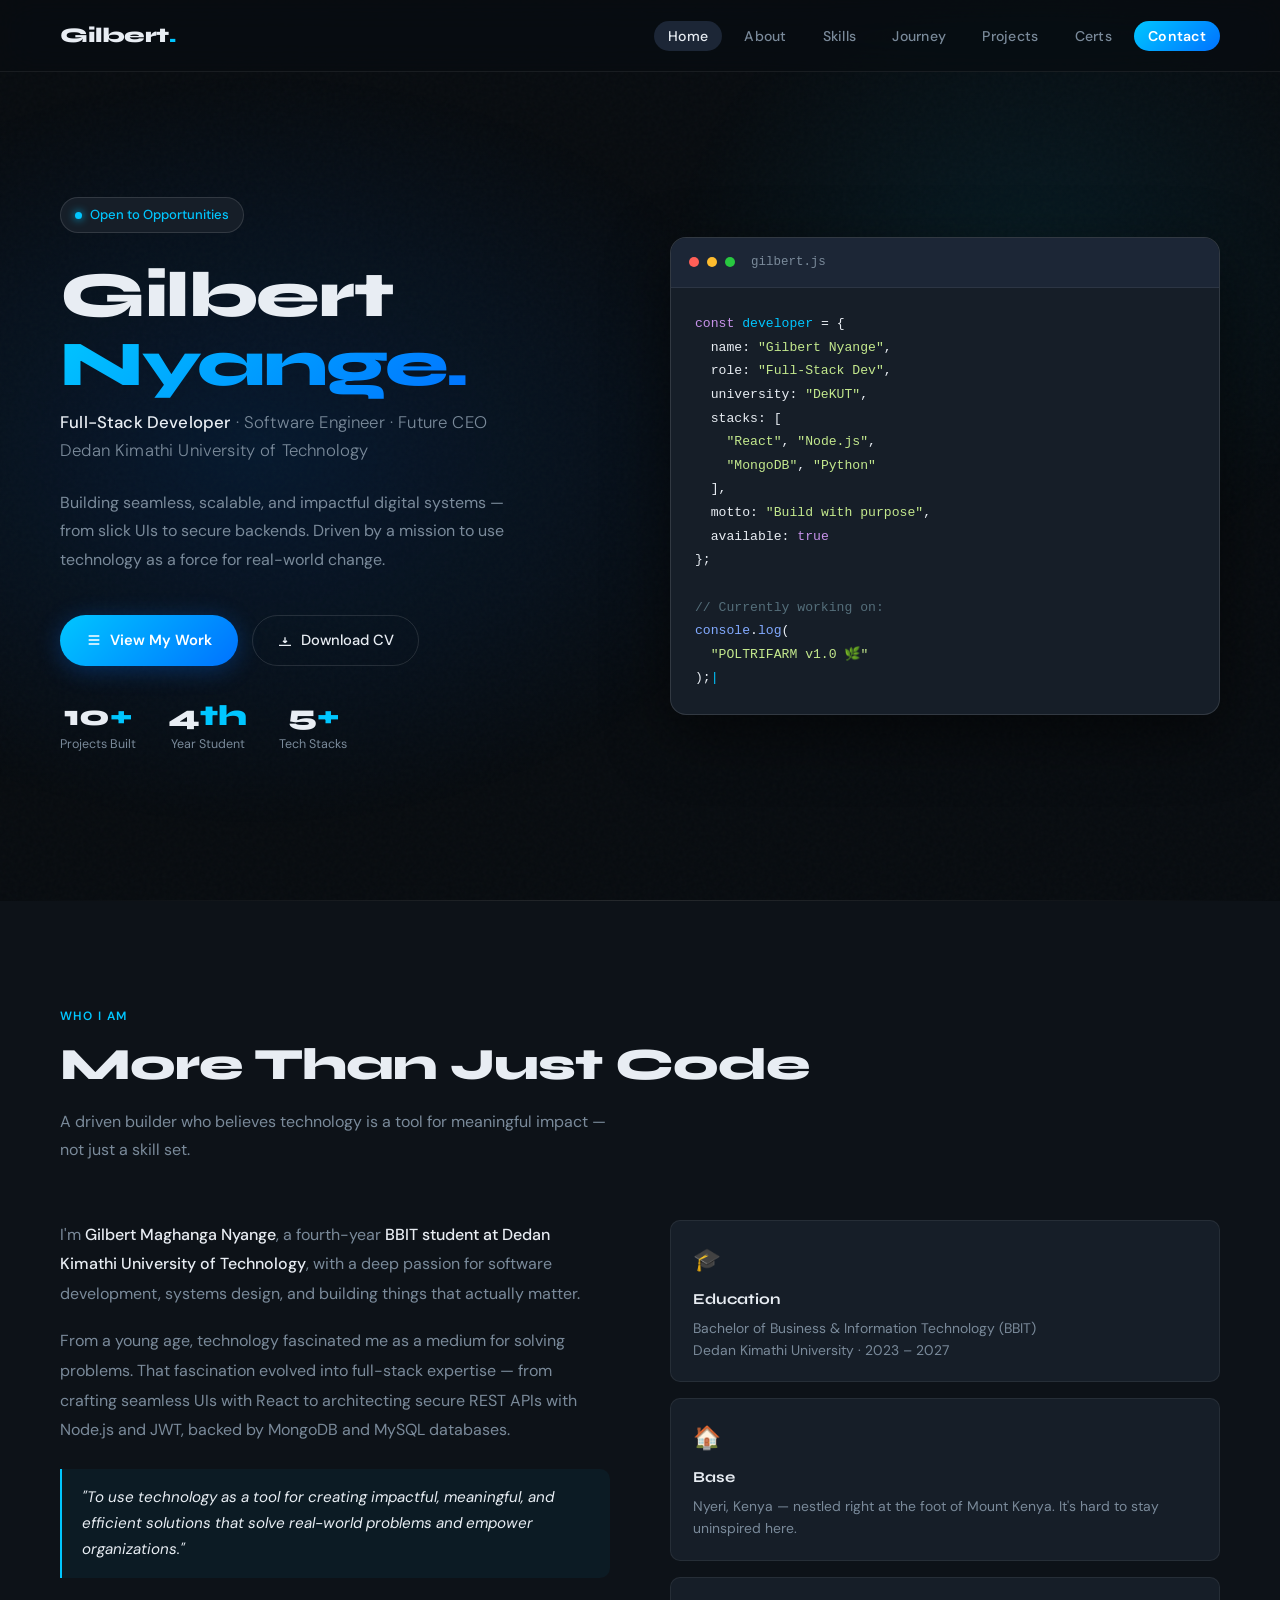
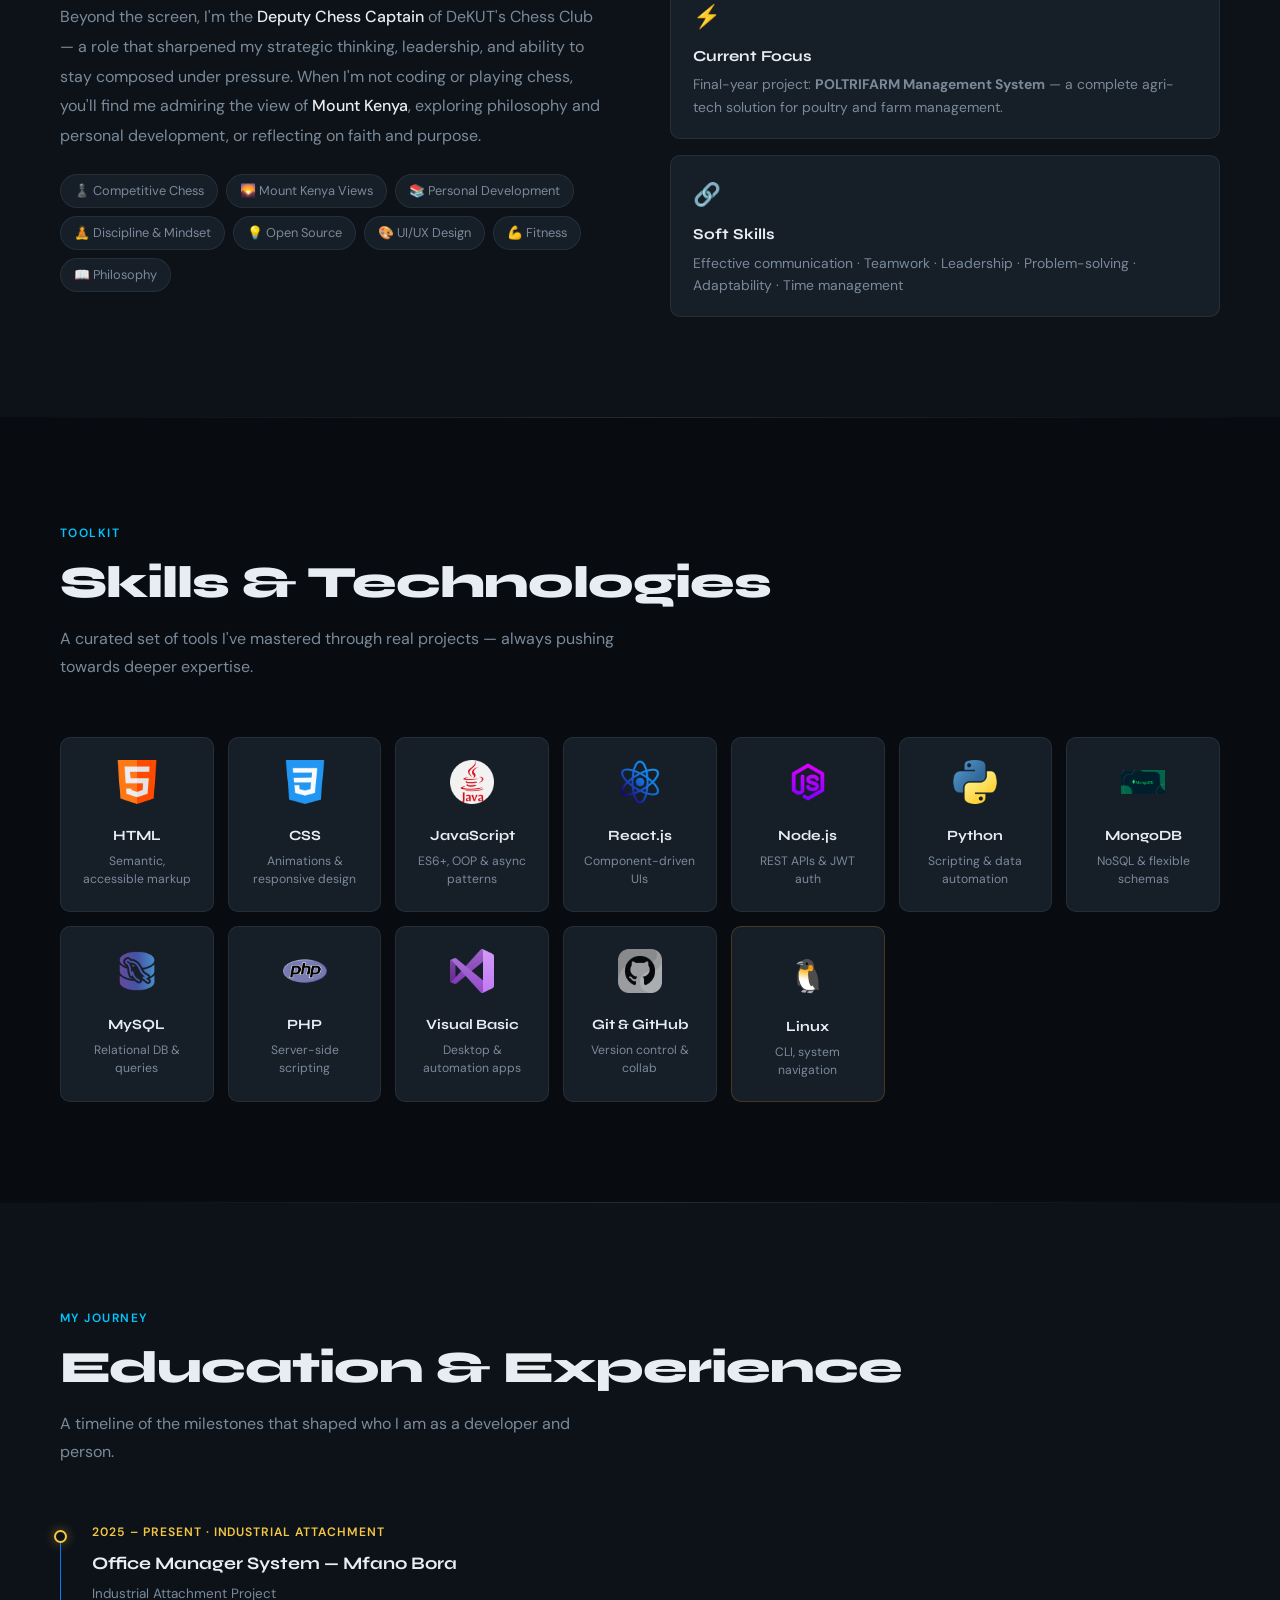
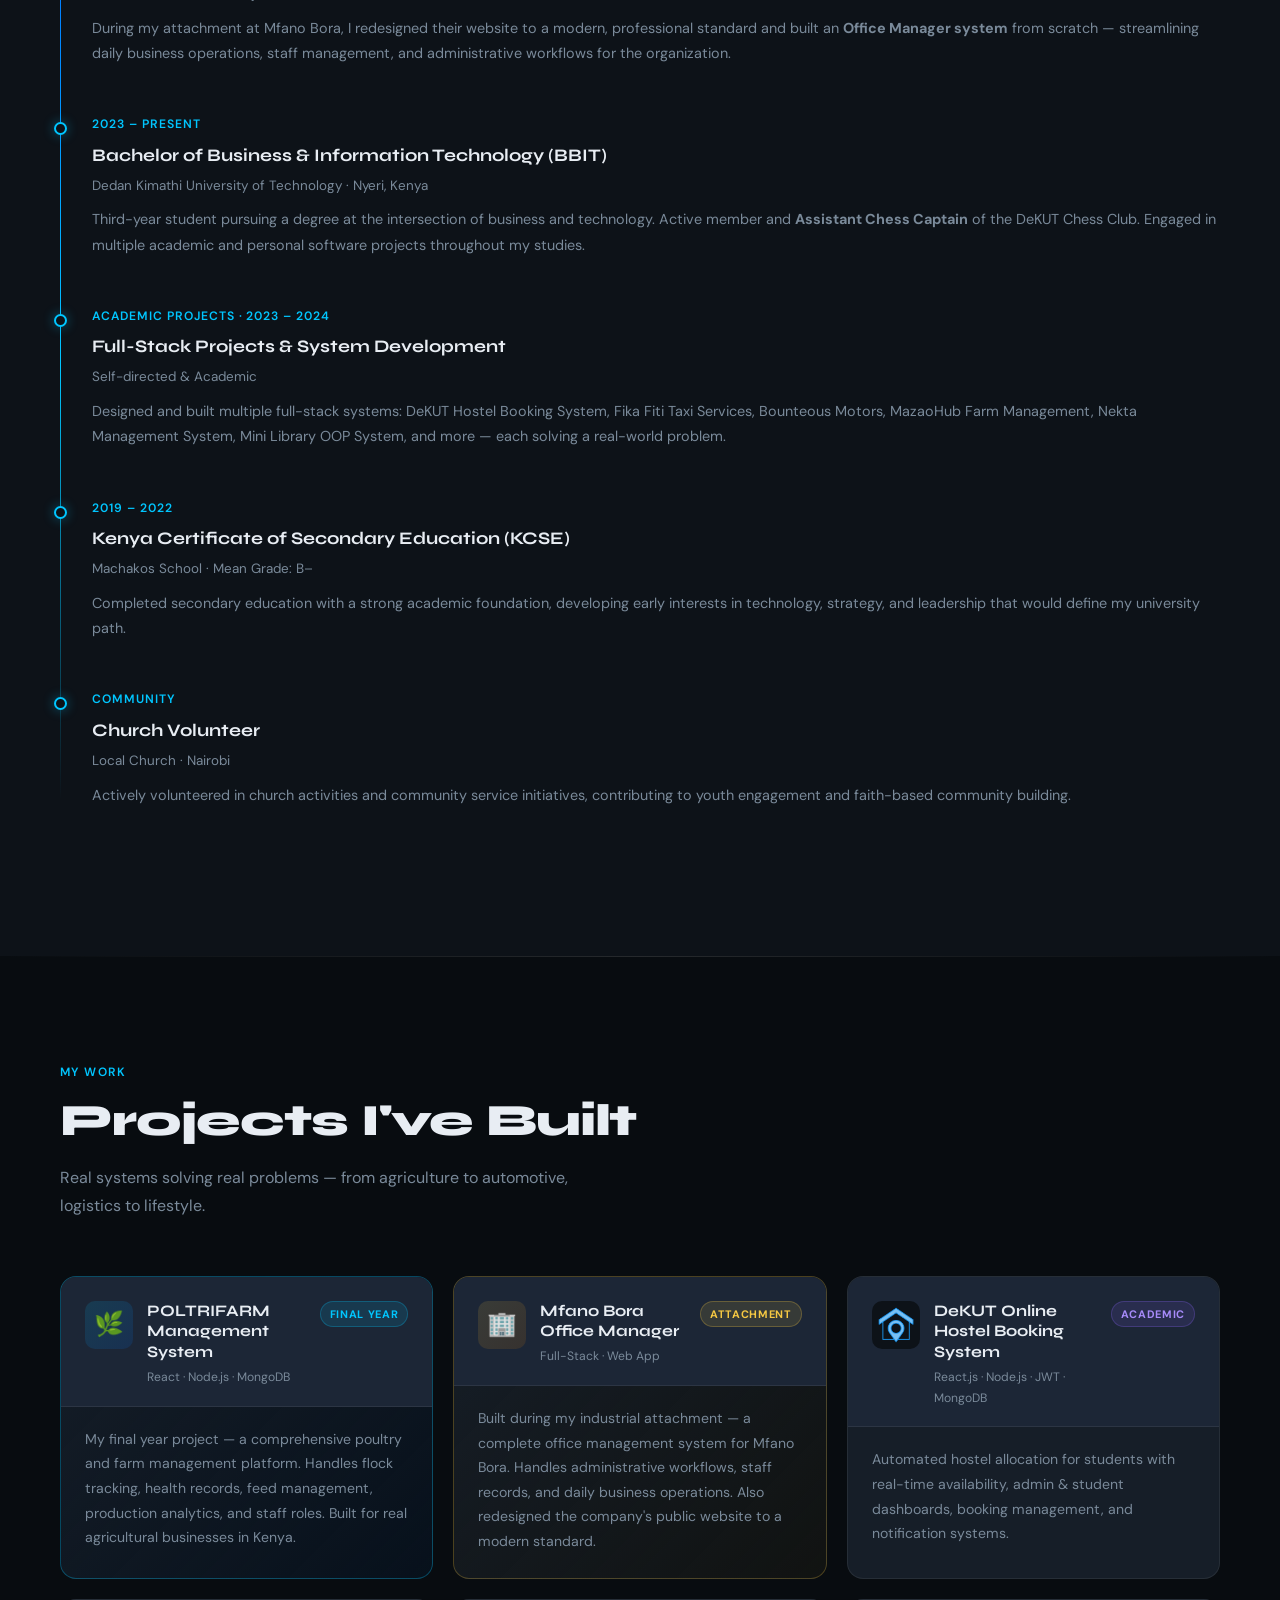
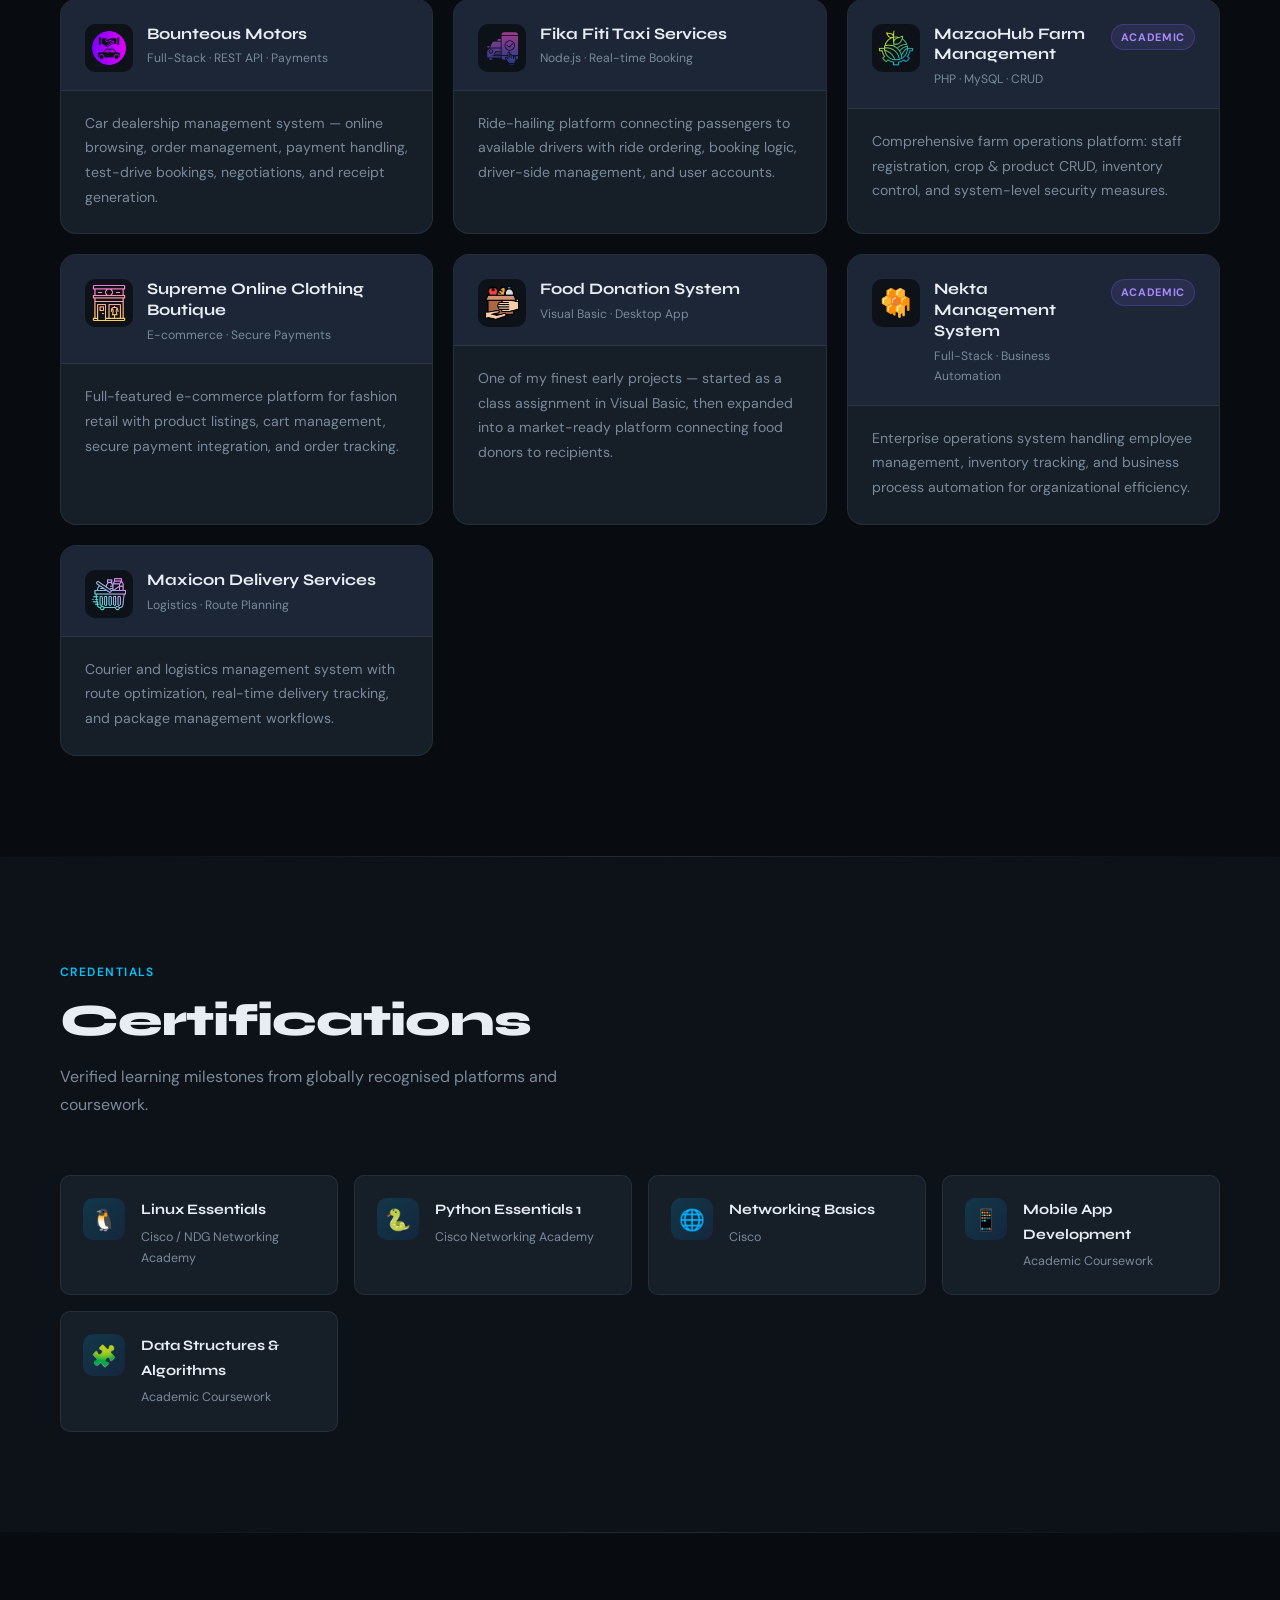
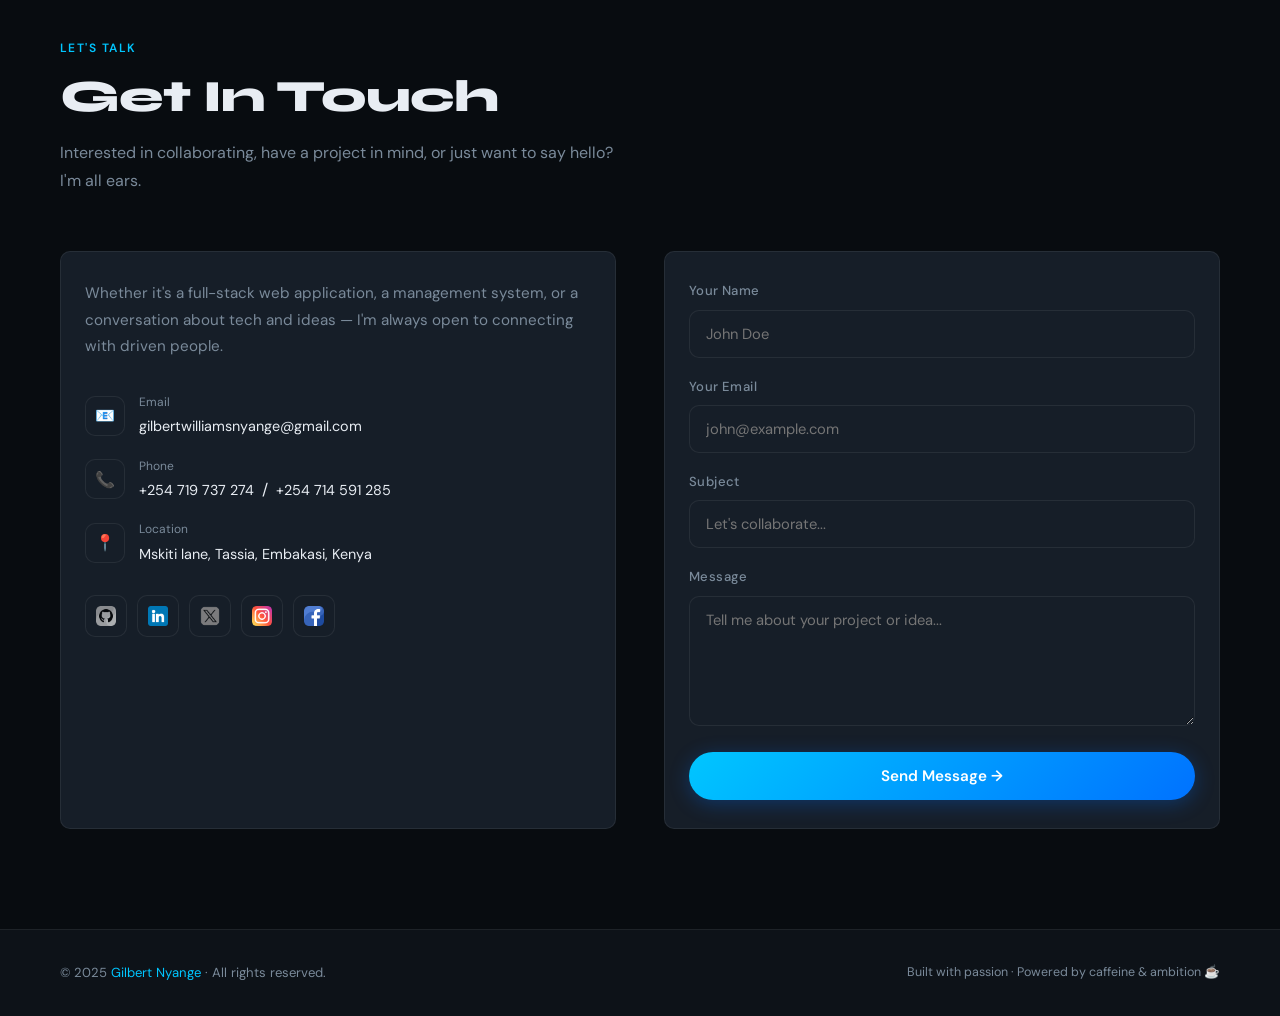
==== commit ffda8028: "Deployment" ====
--- a/index.html
+++ b/index.html
@@ -1925,7 +1925,7 @@
               <div class="contact-detail-icon">📍</div>
               <div class="contact-detail-text">
                 <div class="contact-detail-label">Location</div>
-                <span>Nyeri, Kenya · Near Mount Kenya</span>
+                <span>Mskiti lane, Tassia, Embakasi, Kenya</span>
               </div>
             </div>
             <div class="social-row">
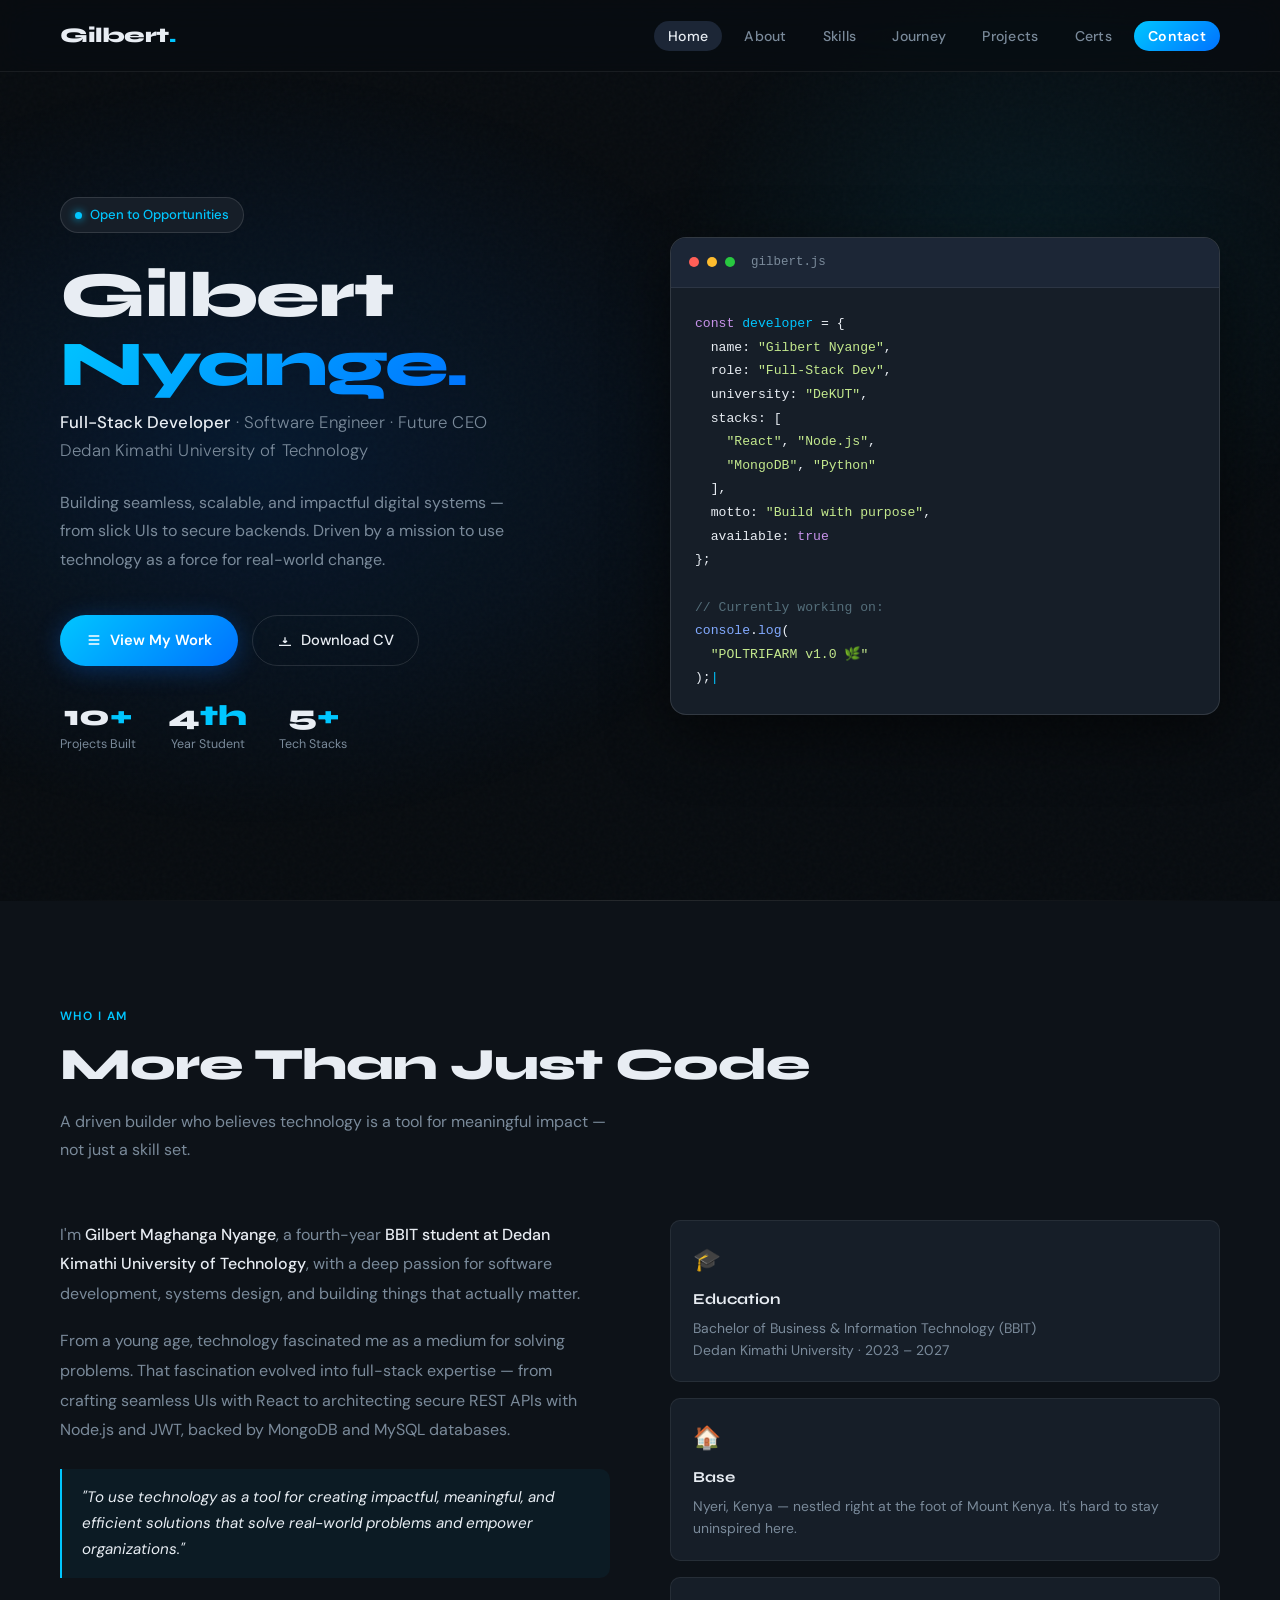
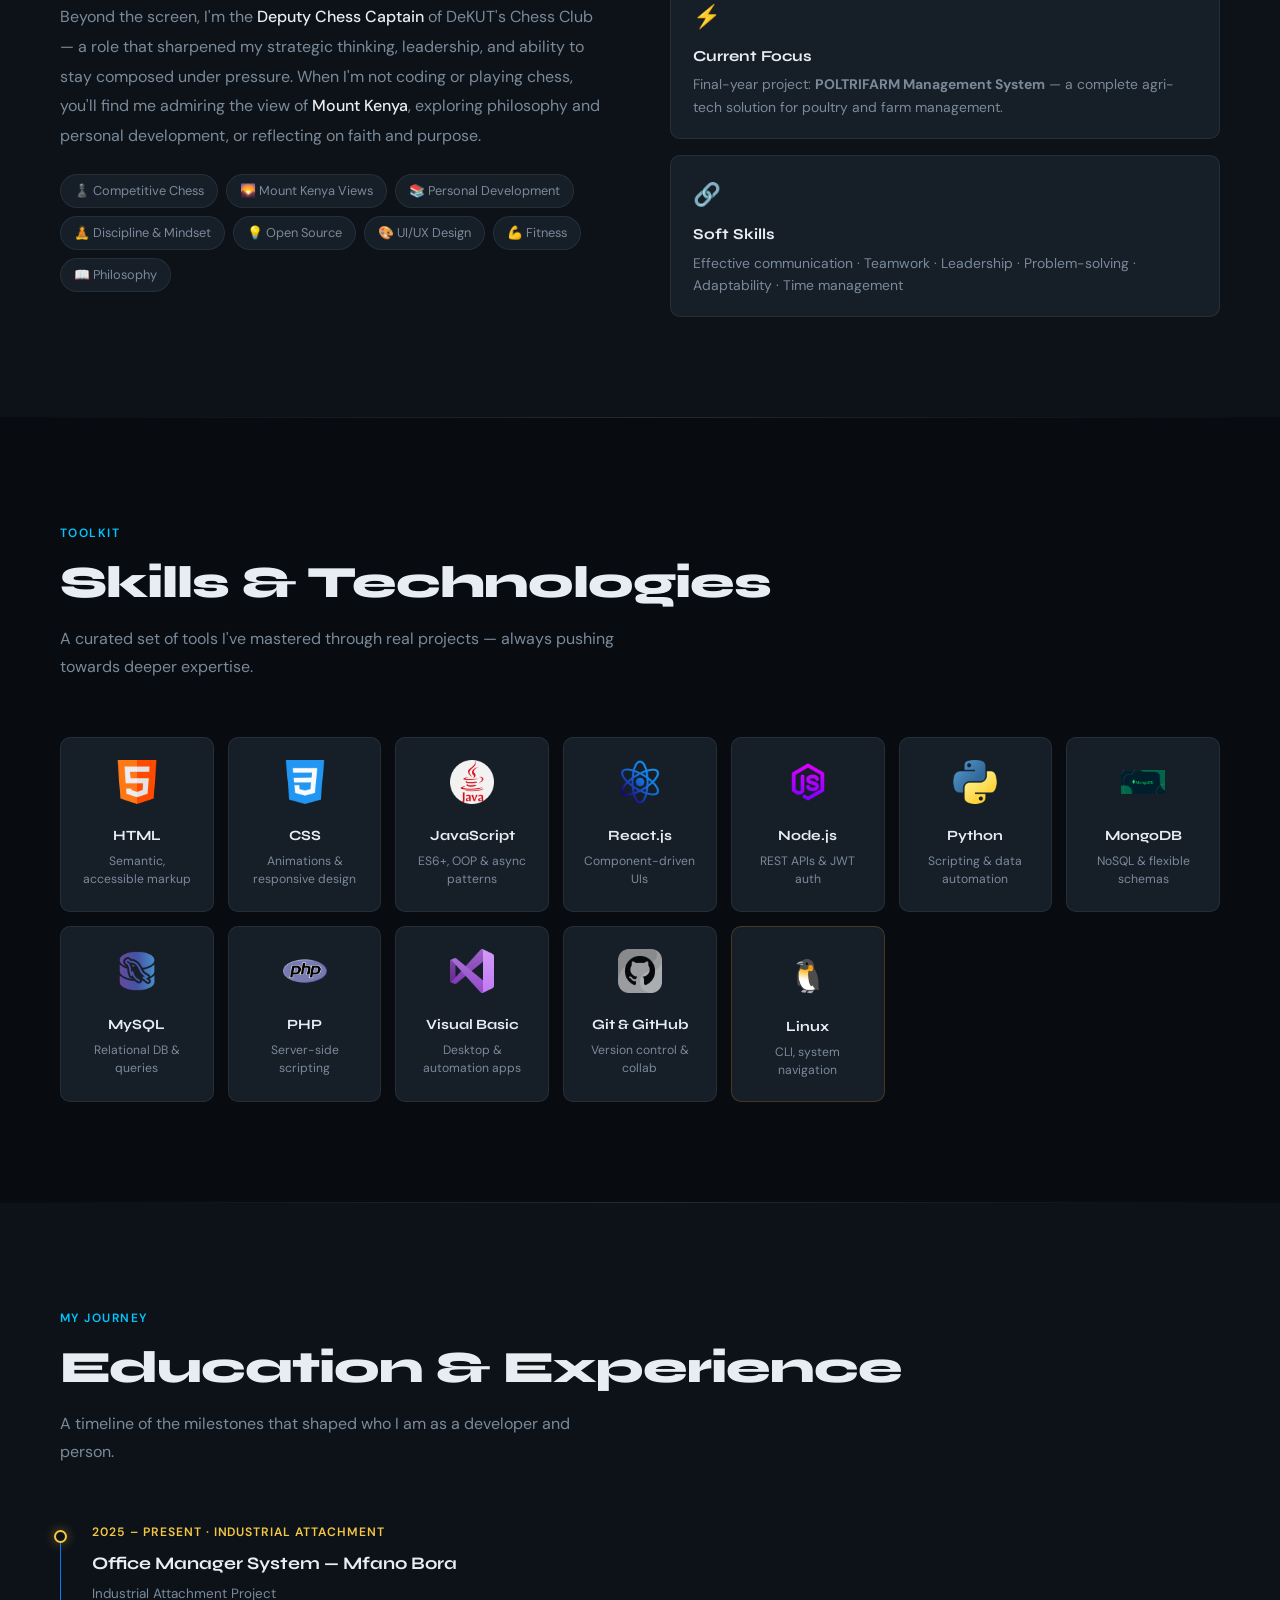
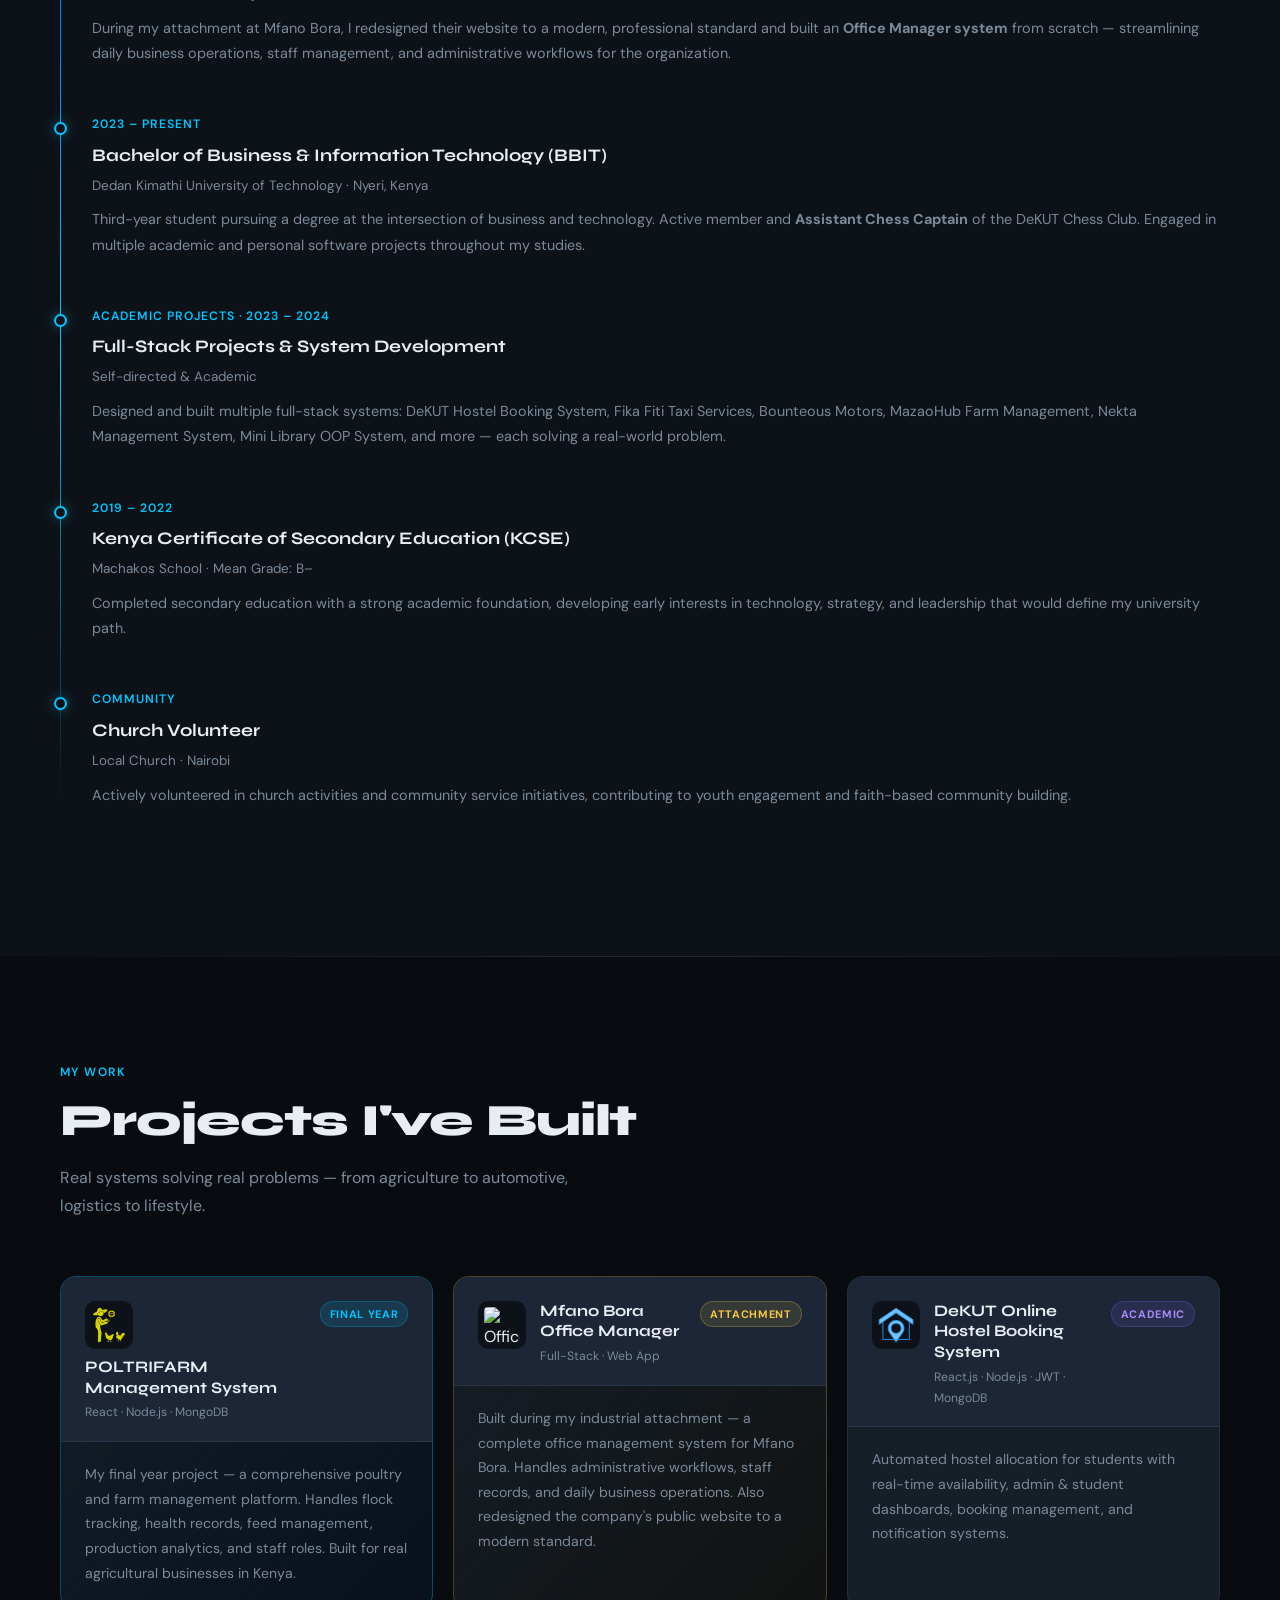
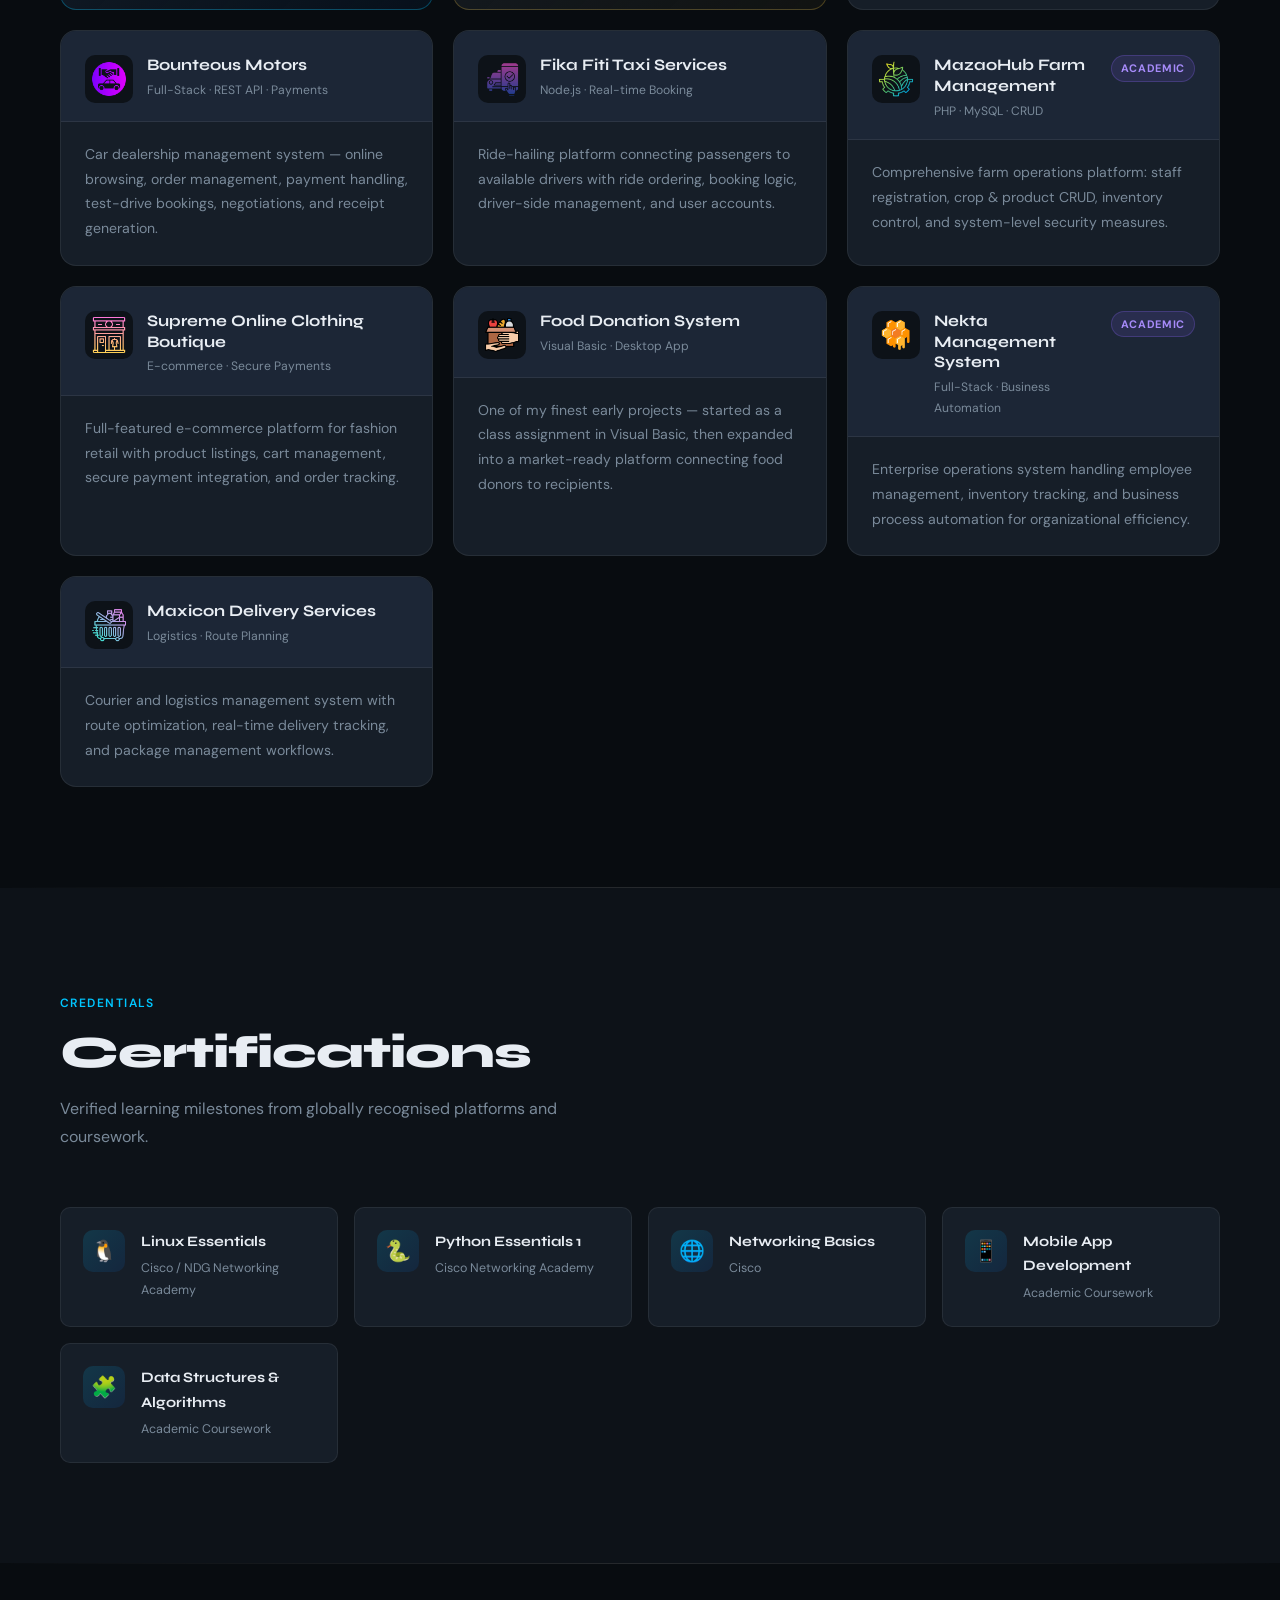
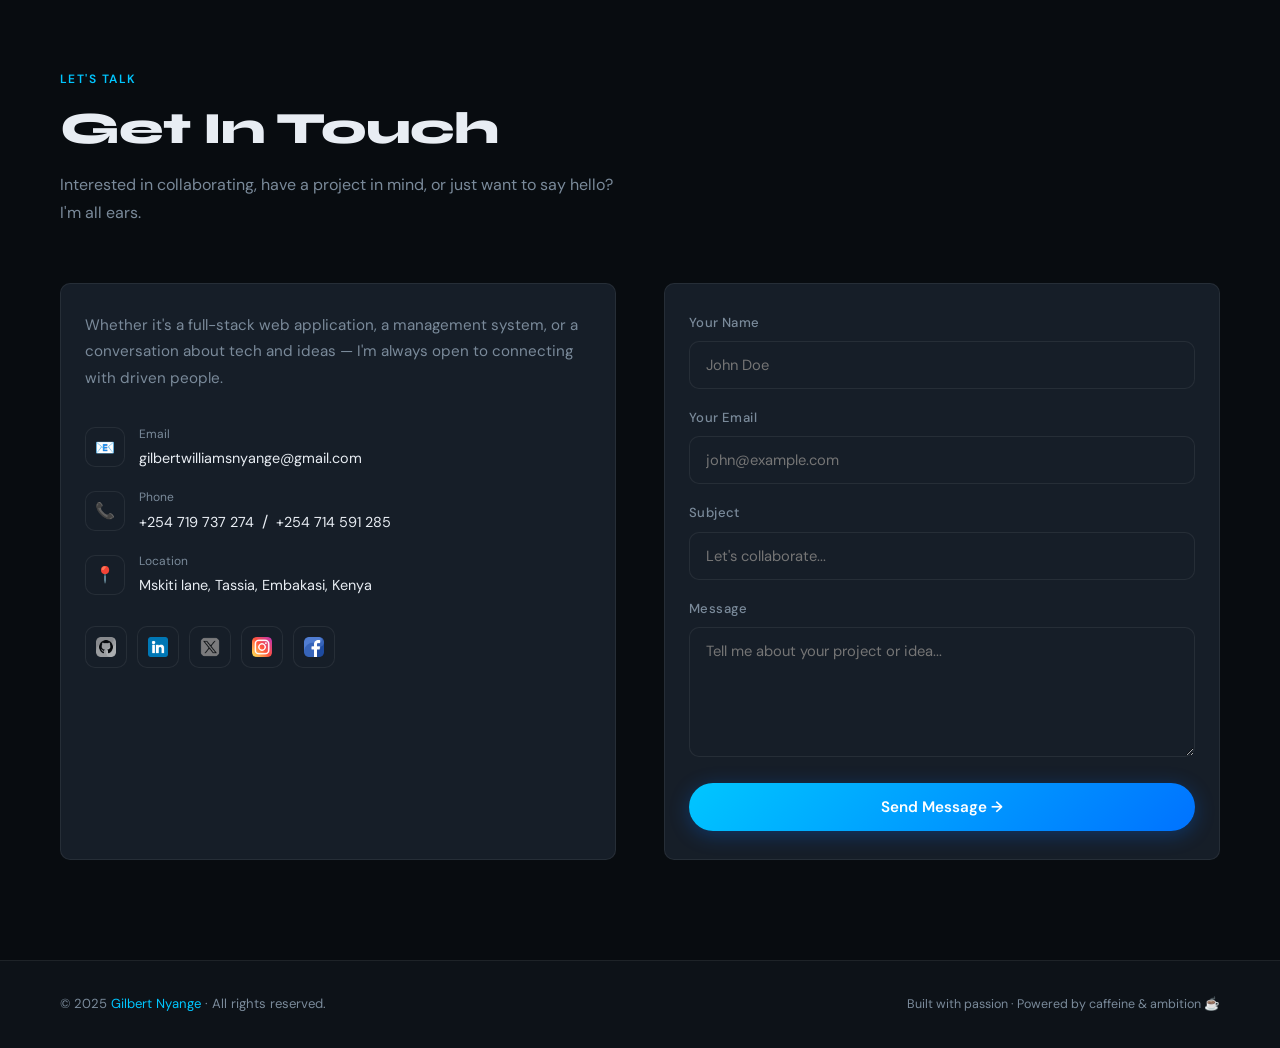
==== commit 69f4a5a6: "Replace project icon divs with image elements Removed decorative divs for project icons and replaced" ====
--- a/index.html
+++ b/index.html
@@ -1605,22 +1605,9 @@
           <!-- FINAL YEAR PROJECT -->
           <div class="proj-card final-year">
             <div class="proj-header">
-              <div
-                style="
-                  width: 48px;
-                  height: 48px;
-                  border-radius: 10px;
-                  background: linear-gradient(135deg, #00c6ff22, #0072ff22);
-                  display: flex;
-                  align-items: center;
-                  justify-content: center;
-                  font-size: 1.5rem;
-                  flex-shrink: 0;
-                "
-              >
-                🌿
-              </div>
+             
               <div class="proj-meta">
+                <img src="app.png" alt="POLTRIFARM" class="proj-icon" />
                 <div class="proj-title">POLTRIFARM Management System</div>
                 <div class="proj-stack">React · Node.js · MongoDB</div>
               </div>
@@ -1639,21 +1626,7 @@
           <!-- ATTACHMENT PROJECT -->
           <div class="proj-card featured">
             <div class="proj-header">
-              <div
-                style="
-                  width: 48px;
-                  height: 48px;
-                  border-radius: 10px;
-                  background: linear-gradient(135deg, #f5c84222, #e07b0022);
-                  display: flex;
-                  align-items: center;
-                  justify-content: center;
-                  font-size: 1.5rem;
-                  flex-shrink: 0;
-                "
-              >
-                🏢
-              </div>
+                <img src="officemanager.png" alt="Office Manager" class="proj-icon" />
               <div class="proj-meta">
                 <div class="proj-title">Mfano Bora Office Manager</div>
                 <div class="proj-stack">Full-Stack · Web App</div>
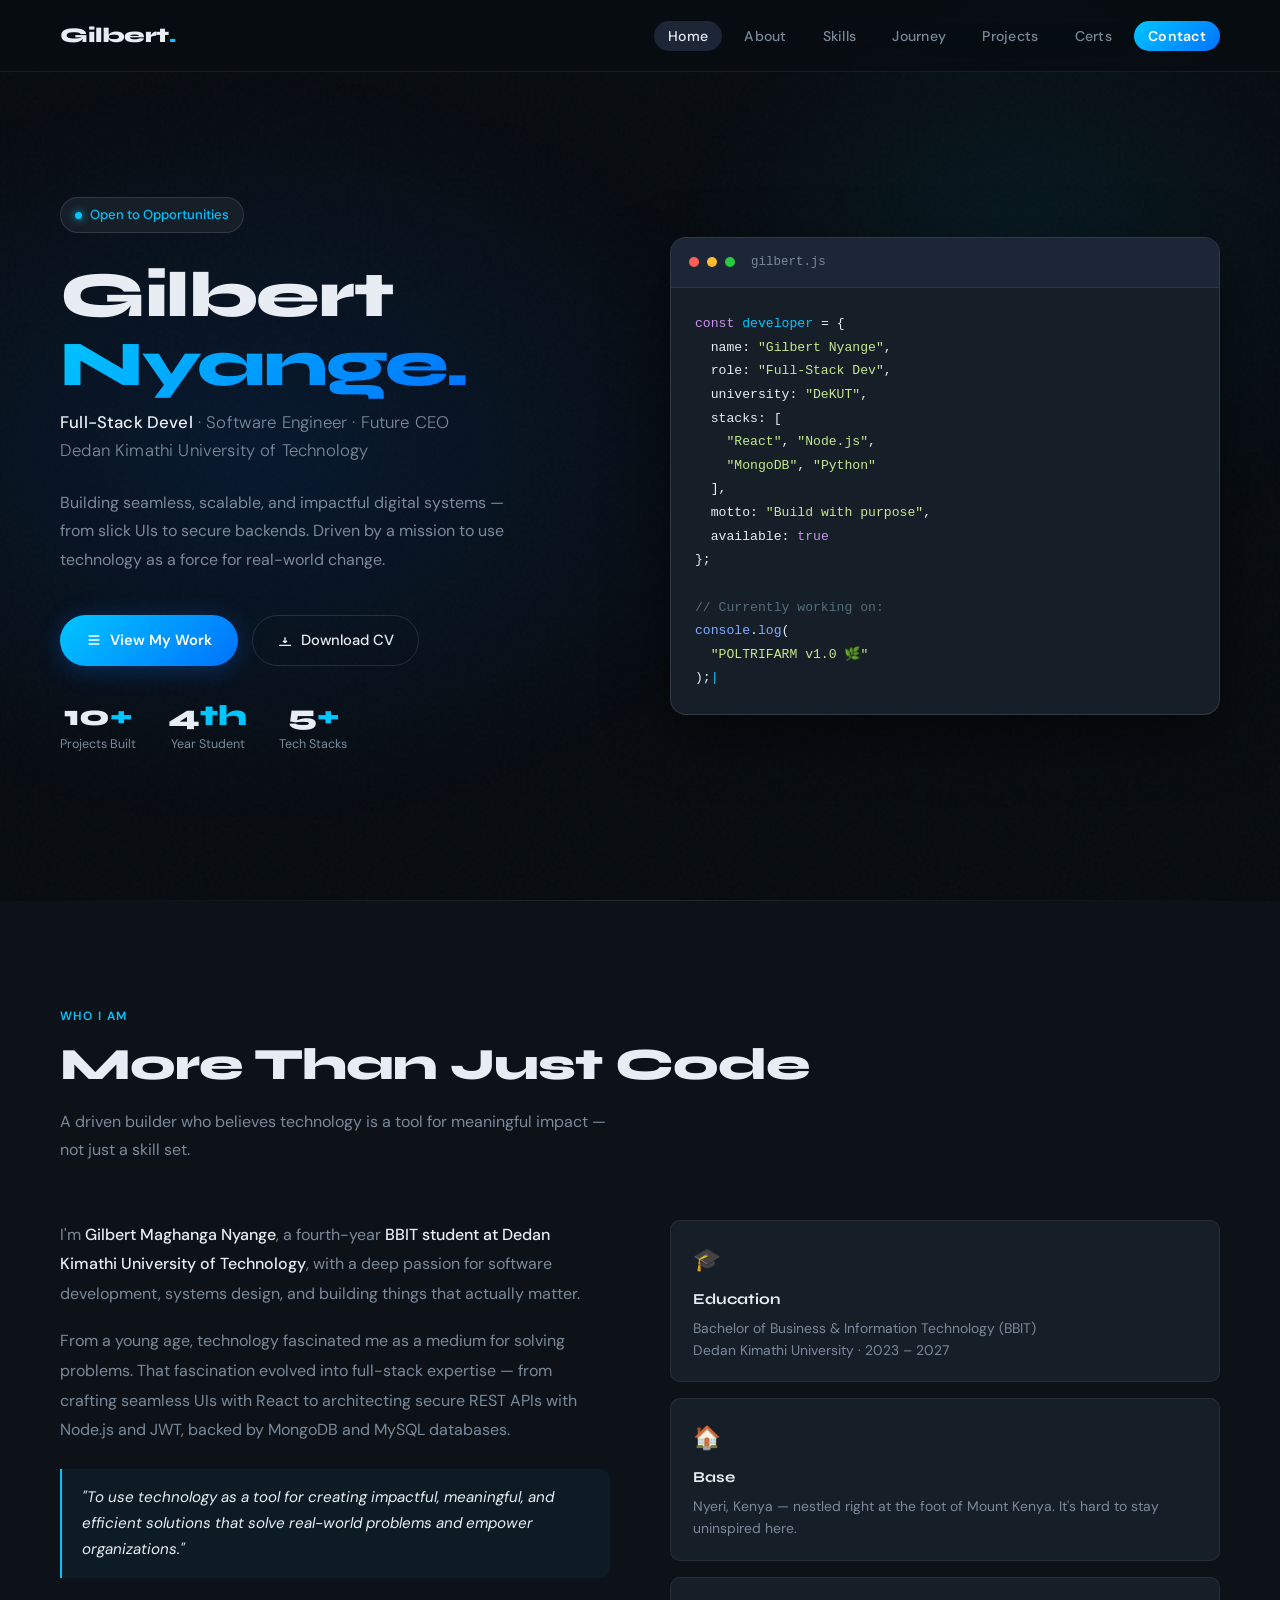
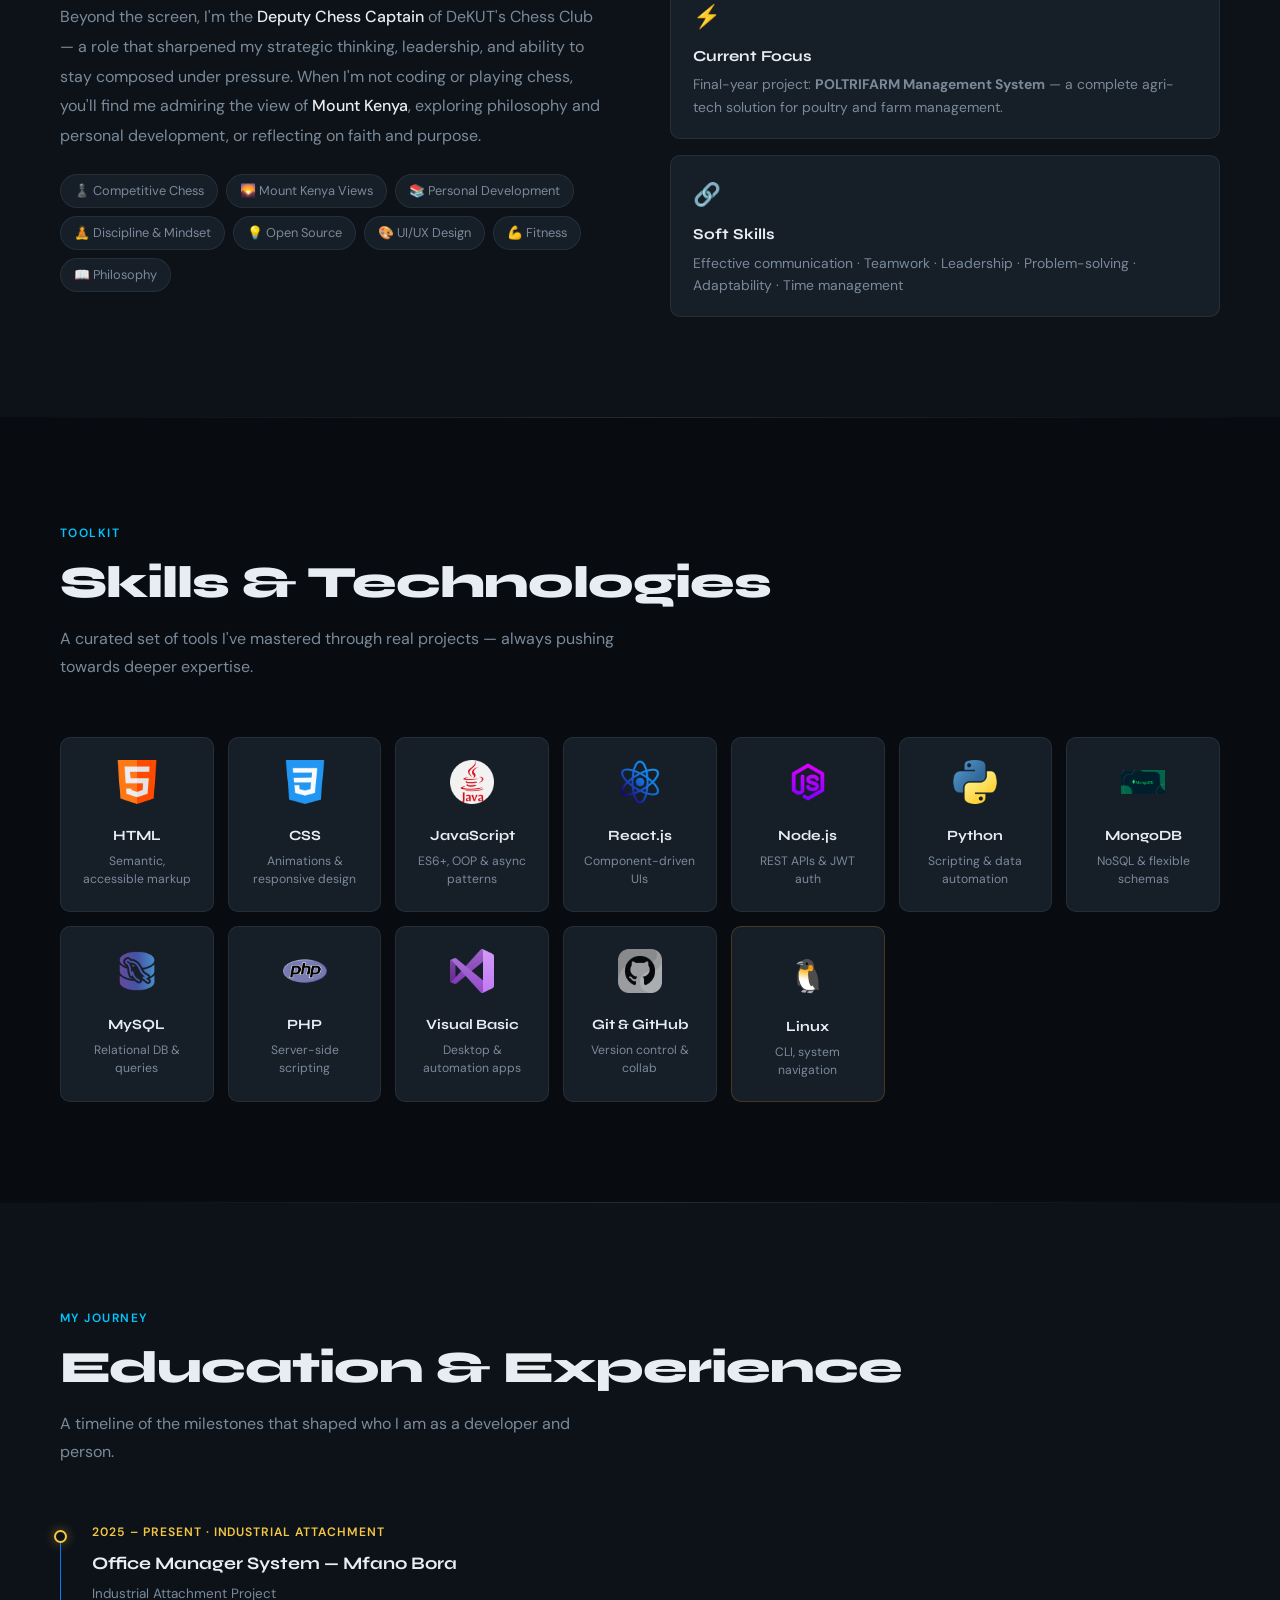
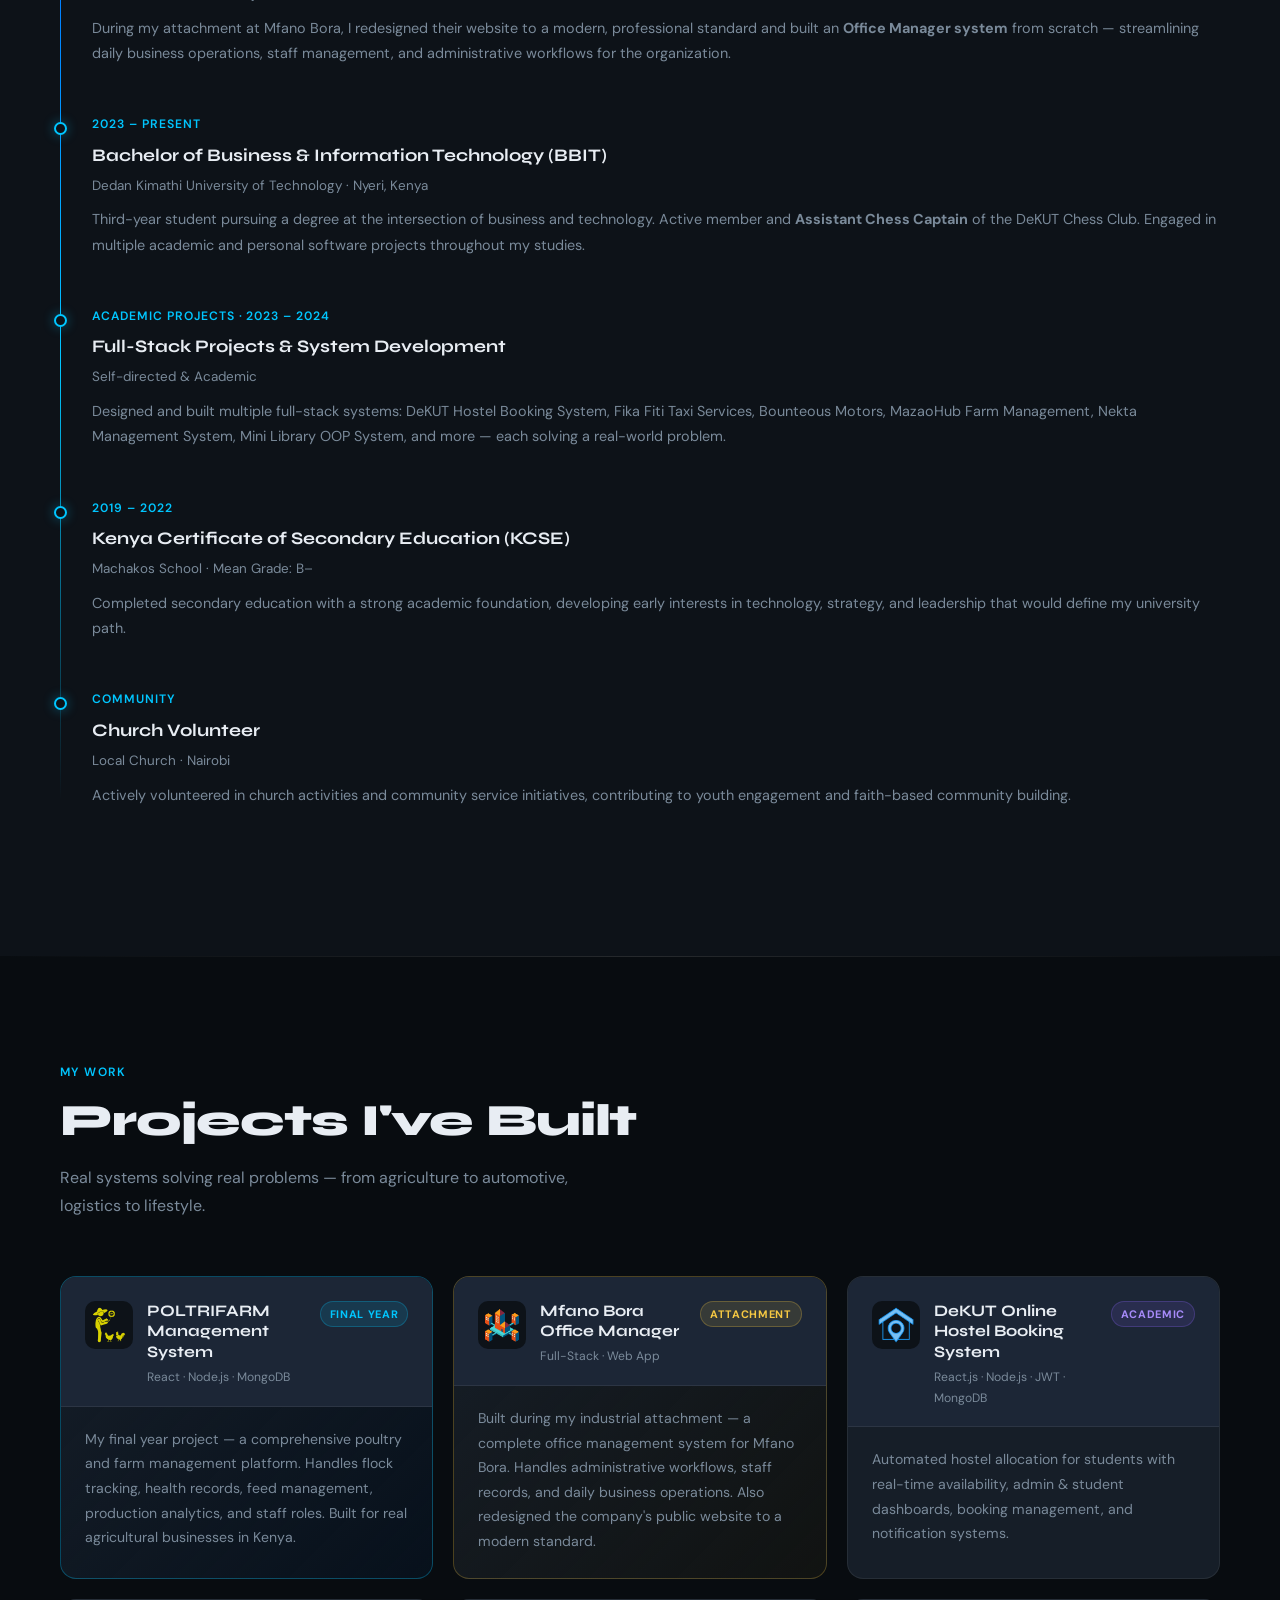
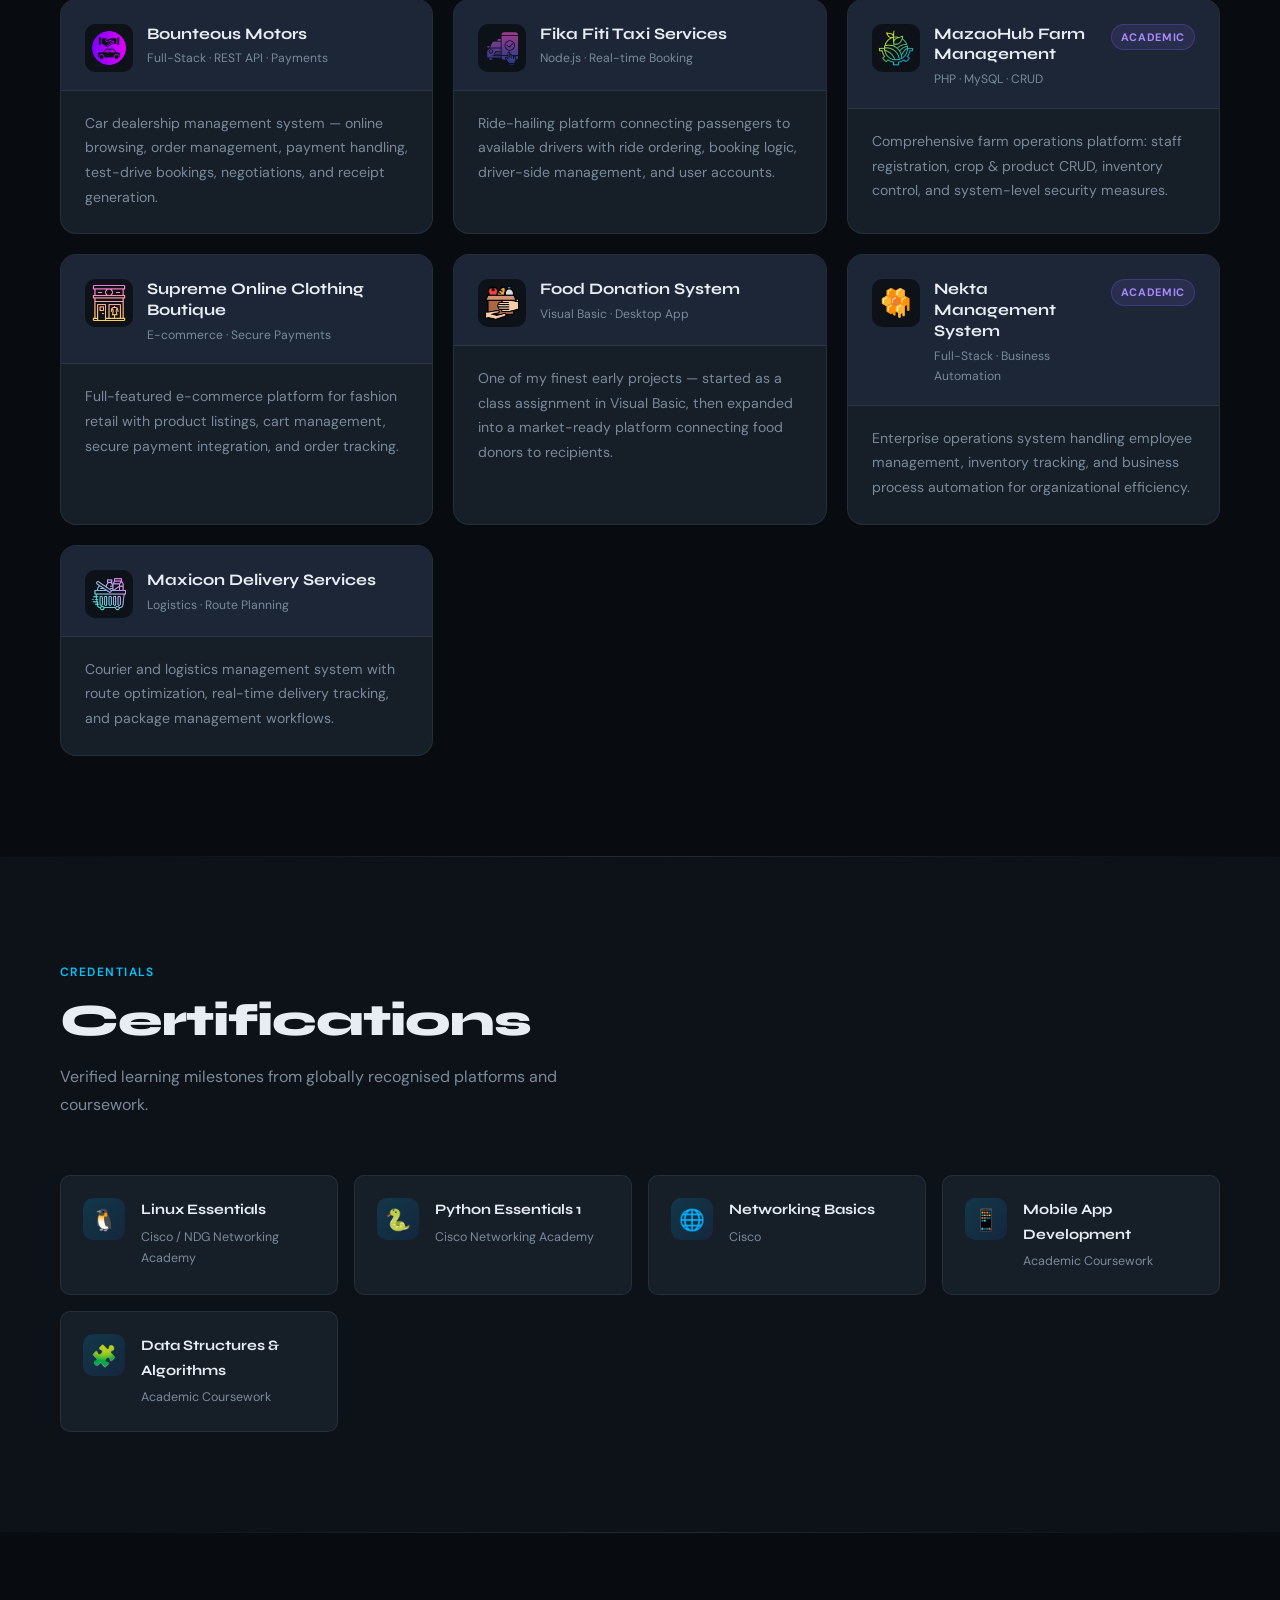
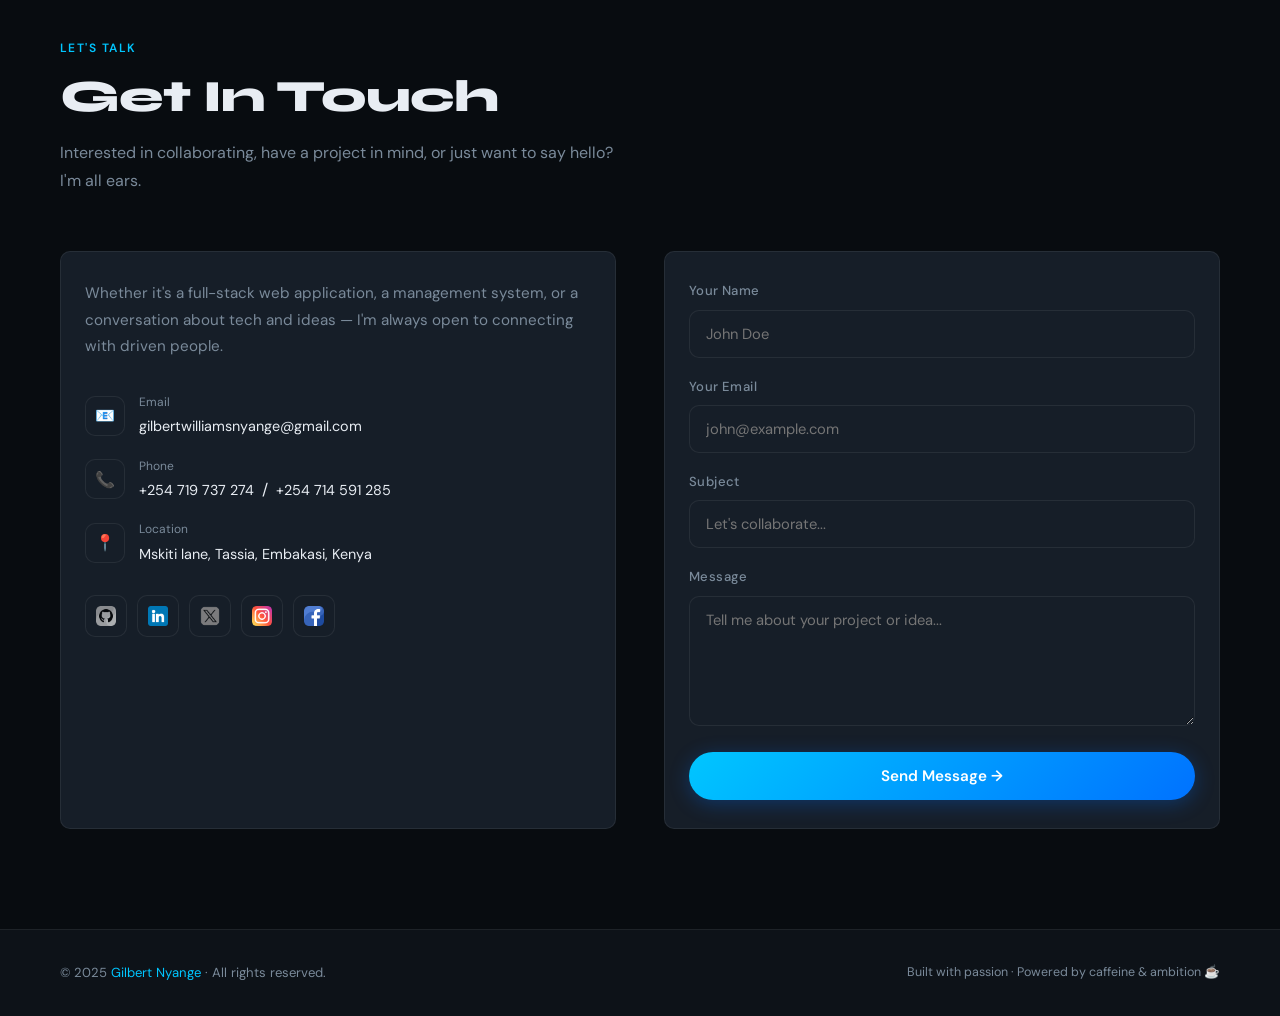
==== commit e1561bfb: "Replace project icon divs with image elements" ====
--- a/index.html
+++ b/index.html
@@ -1605,9 +1605,8 @@
           <!-- FINAL YEAR PROJECT -->
           <div class="proj-card final-year">
             <div class="proj-header">
-             
+              <img src="app.png" alt="POLTRIFARM" class="proj-icon" />
               <div class="proj-meta">
-                <img src="app.png" alt="POLTRIFARM" class="proj-icon" />
                 <div class="proj-title">POLTRIFARM Management System</div>
                 <div class="proj-stack">React · Node.js · MongoDB</div>
               </div>
@@ -1626,7 +1625,11 @@
           <!-- ATTACHMENT PROJECT -->
           <div class="proj-card featured">
             <div class="proj-header">
-                <img src="officemanager.png" alt="Office Manager" class="proj-icon" />
+              <img
+                src="mbofficemanager.png"
+                alt="Mfano Bora Office Manager"
+                class="proj-icon"
+              />
               <div class="proj-meta">
                 <div class="proj-title">Mfano Bora Office Manager</div>
                 <div class="proj-stack">Full-Stack · Web App</div>
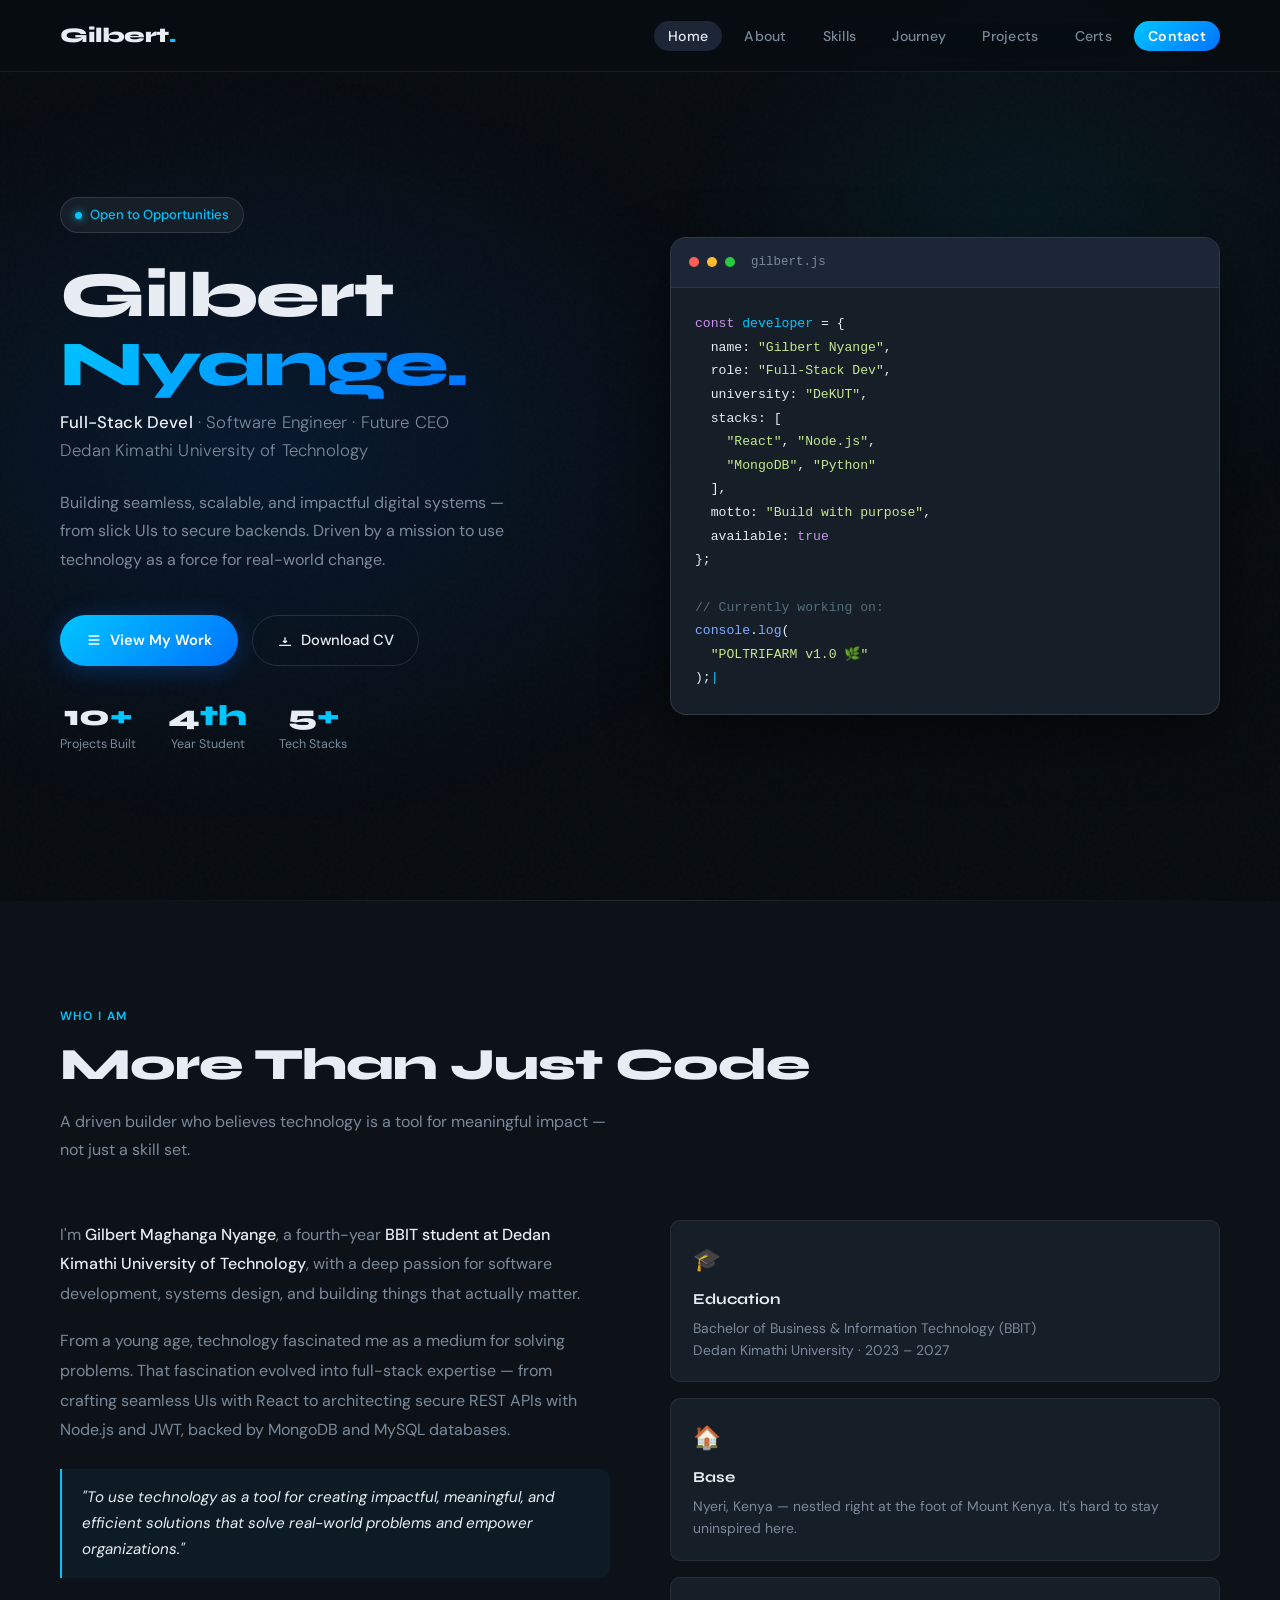
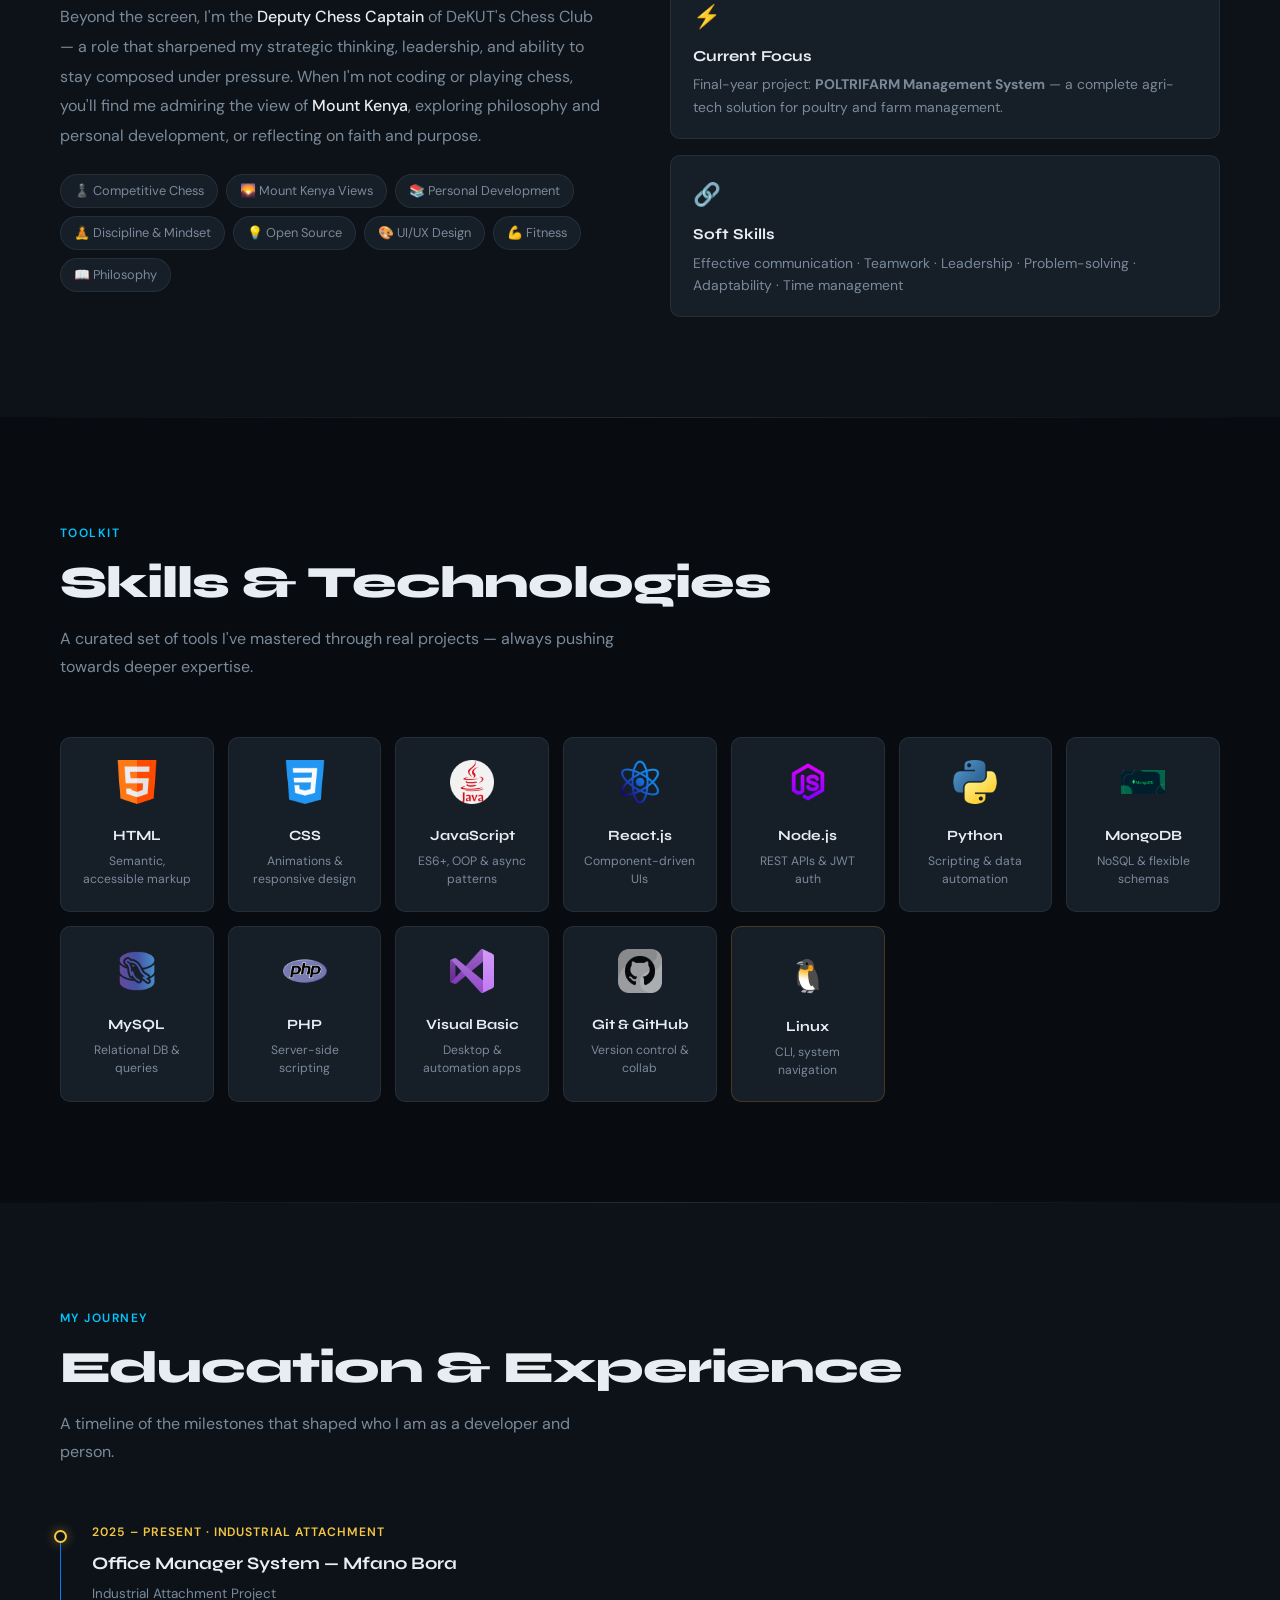
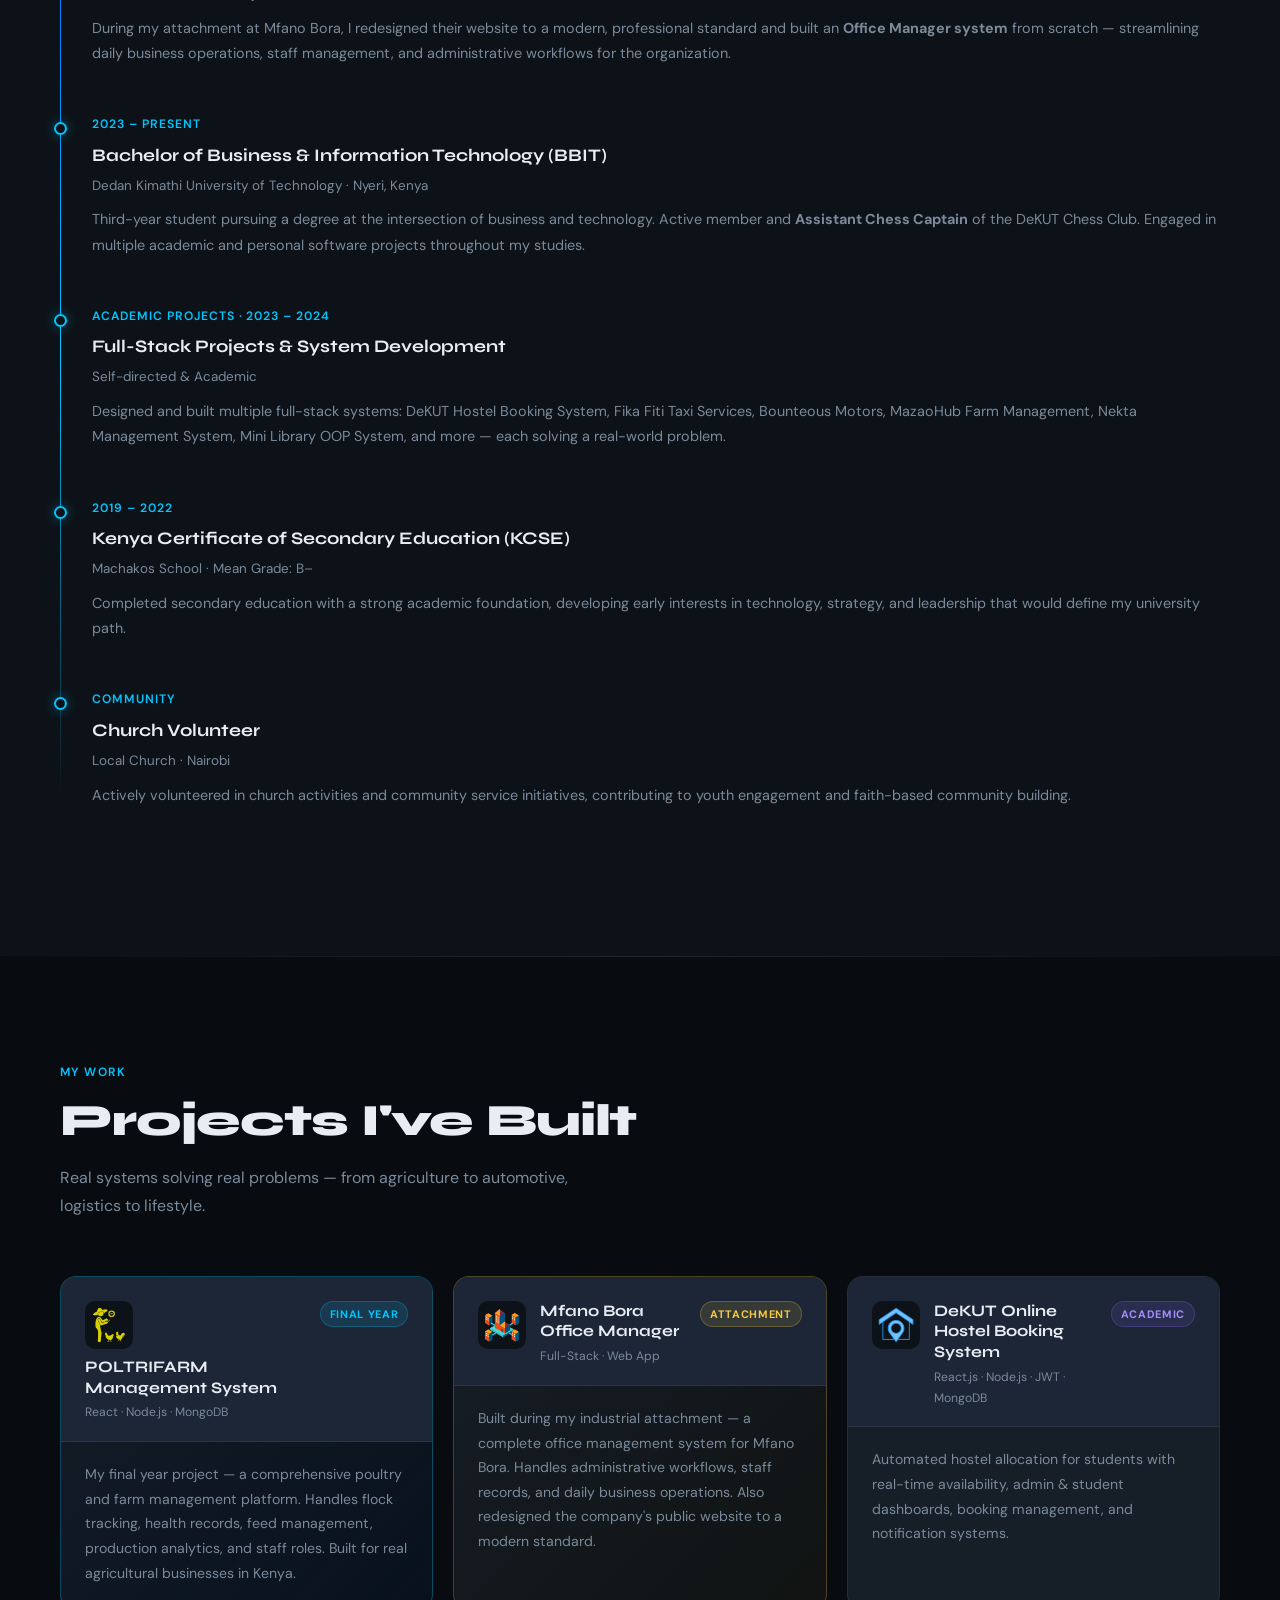
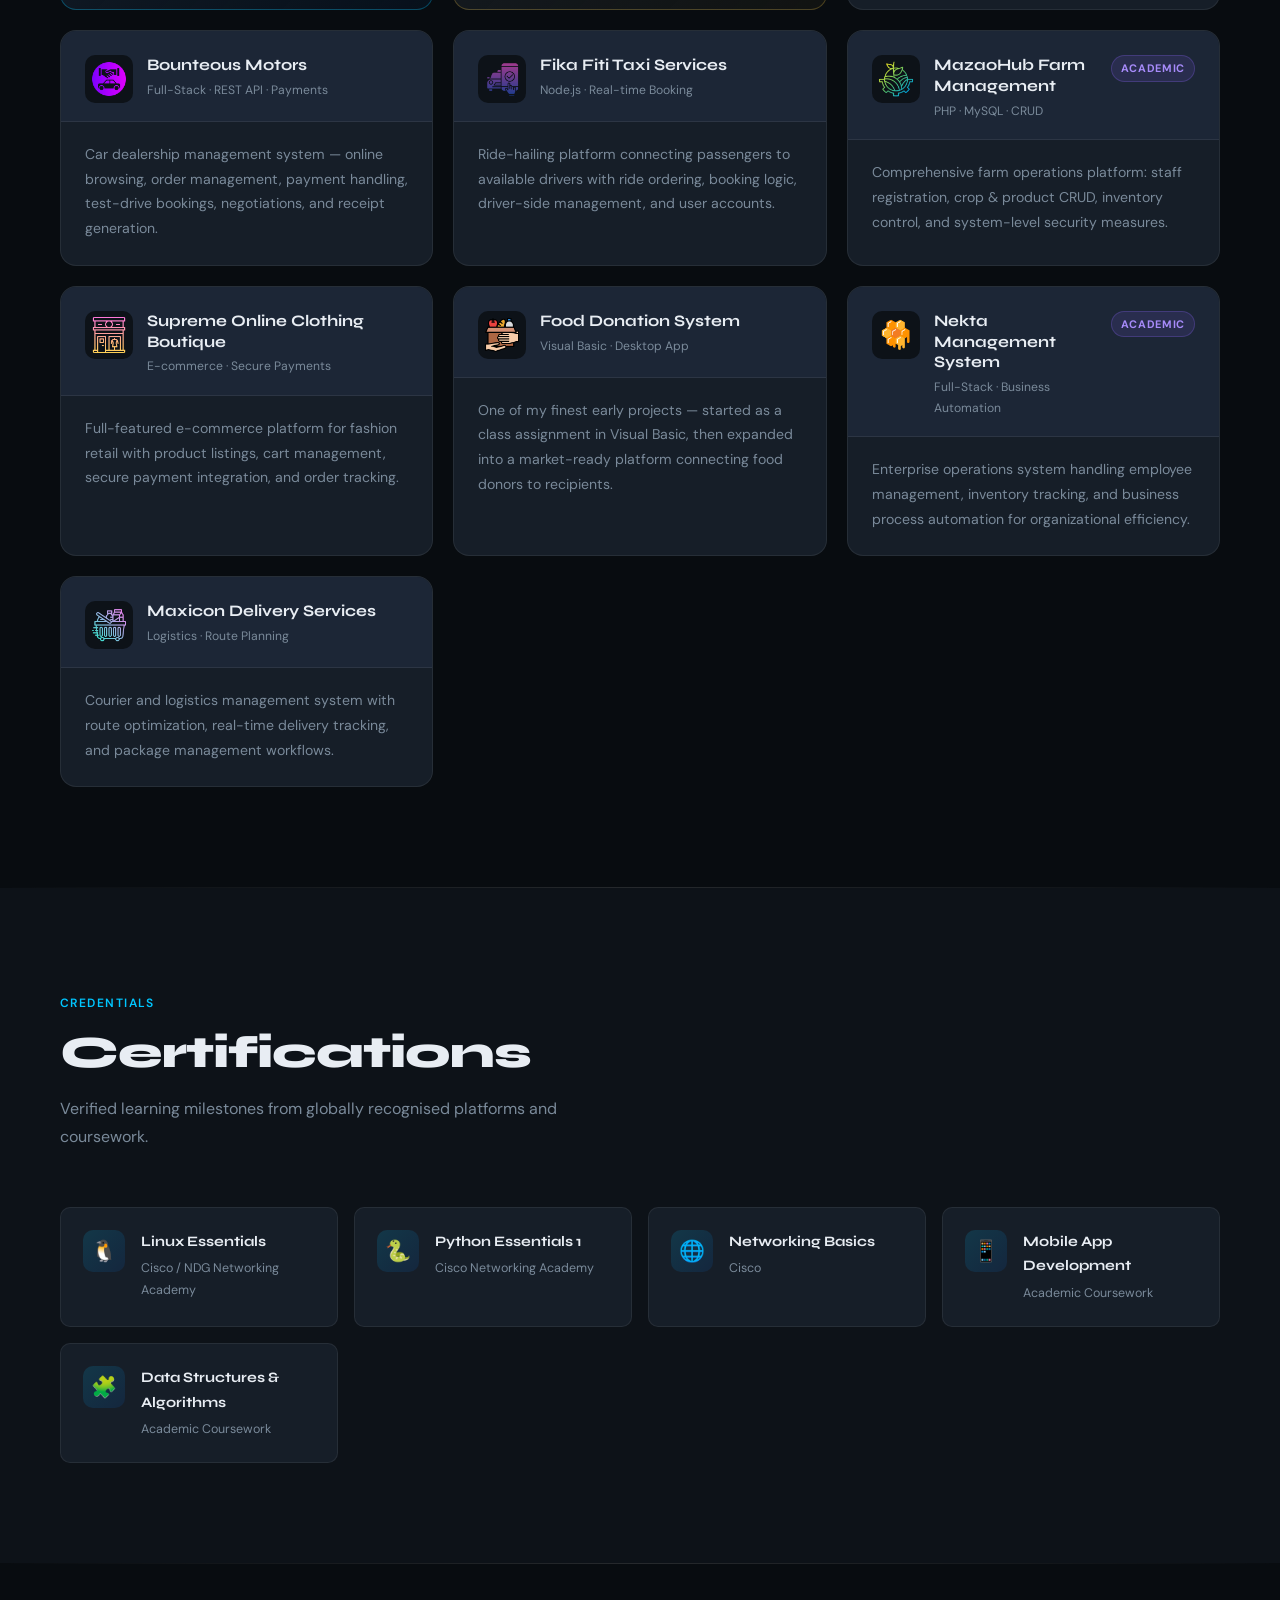
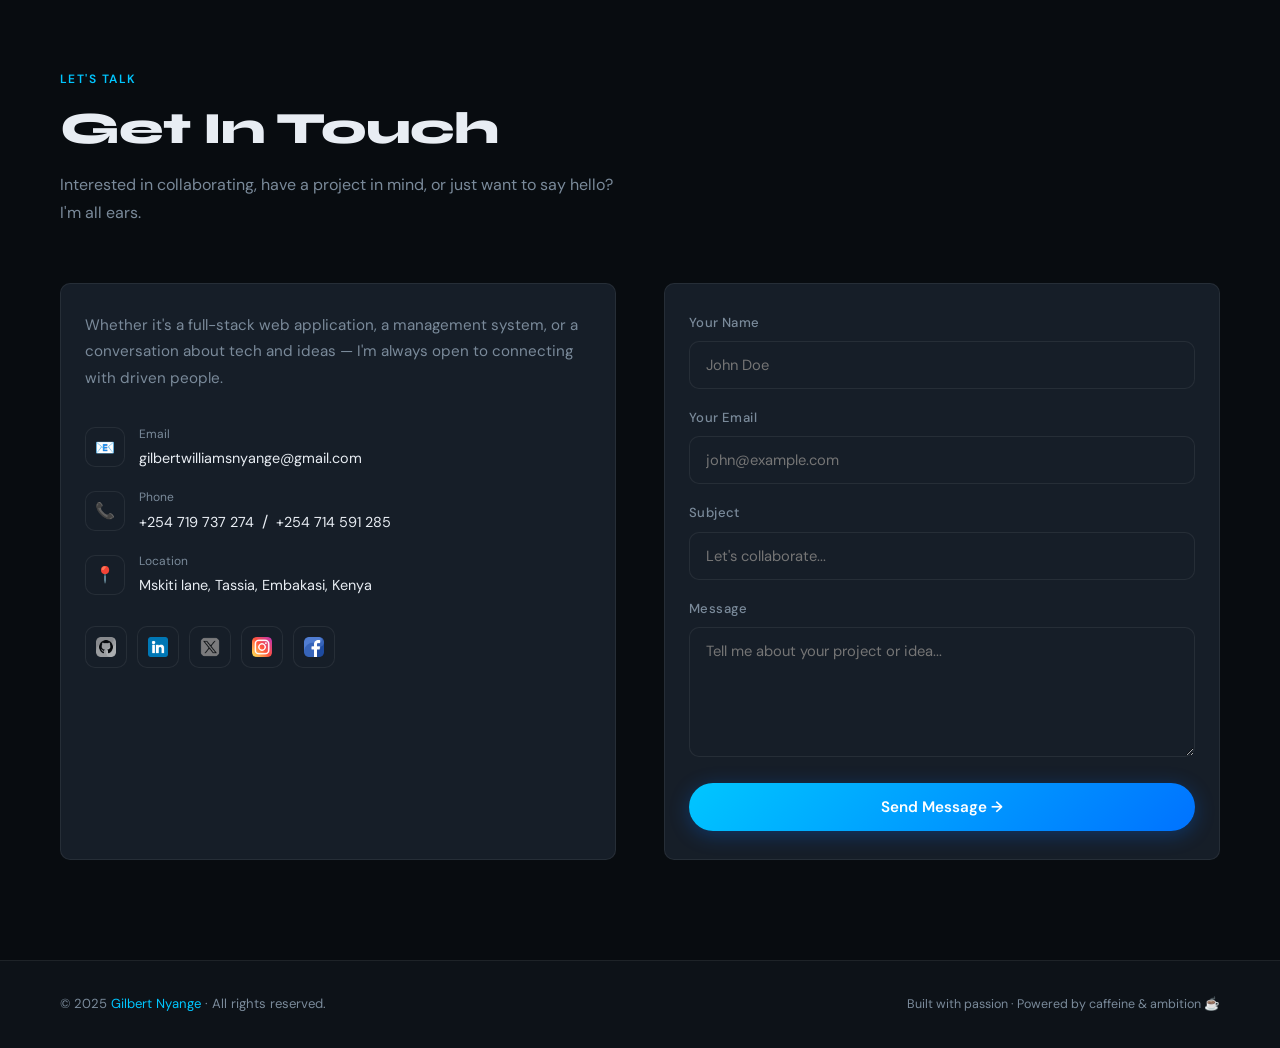
==== commit c913239d: "Update project image for Office Manager" ====
--- a/index.html
+++ b/index.html
@@ -1605,8 +1605,9 @@
           <!-- FINAL YEAR PROJECT -->
           <div class="proj-card final-year">
             <div class="proj-header">
-              <img src="app.png" alt="POLTRIFARM" class="proj-icon" />
+             
               <div class="proj-meta">
+                <img src="app.png" alt="POLTRIFARM" class="proj-icon" />
                 <div class="proj-title">POLTRIFARM Management System</div>
                 <div class="proj-stack">React · Node.js · MongoDB</div>
               </div>
@@ -1625,11 +1626,7 @@
           <!-- ATTACHMENT PROJECT -->
           <div class="proj-card featured">
             <div class="proj-header">
-              <img
-                src="mbofficemanager.png"
-                alt="Mfano Bora Office Manager"
-                class="proj-icon"
-              />
+                <img src="mbofficemanager.png" alt="Office Manager" class="proj-icon" />
               <div class="proj-meta">
                 <div class="proj-title">Mfano Bora Office Manager</div>
                 <div class="proj-stack">Full-Stack · Web App</div>
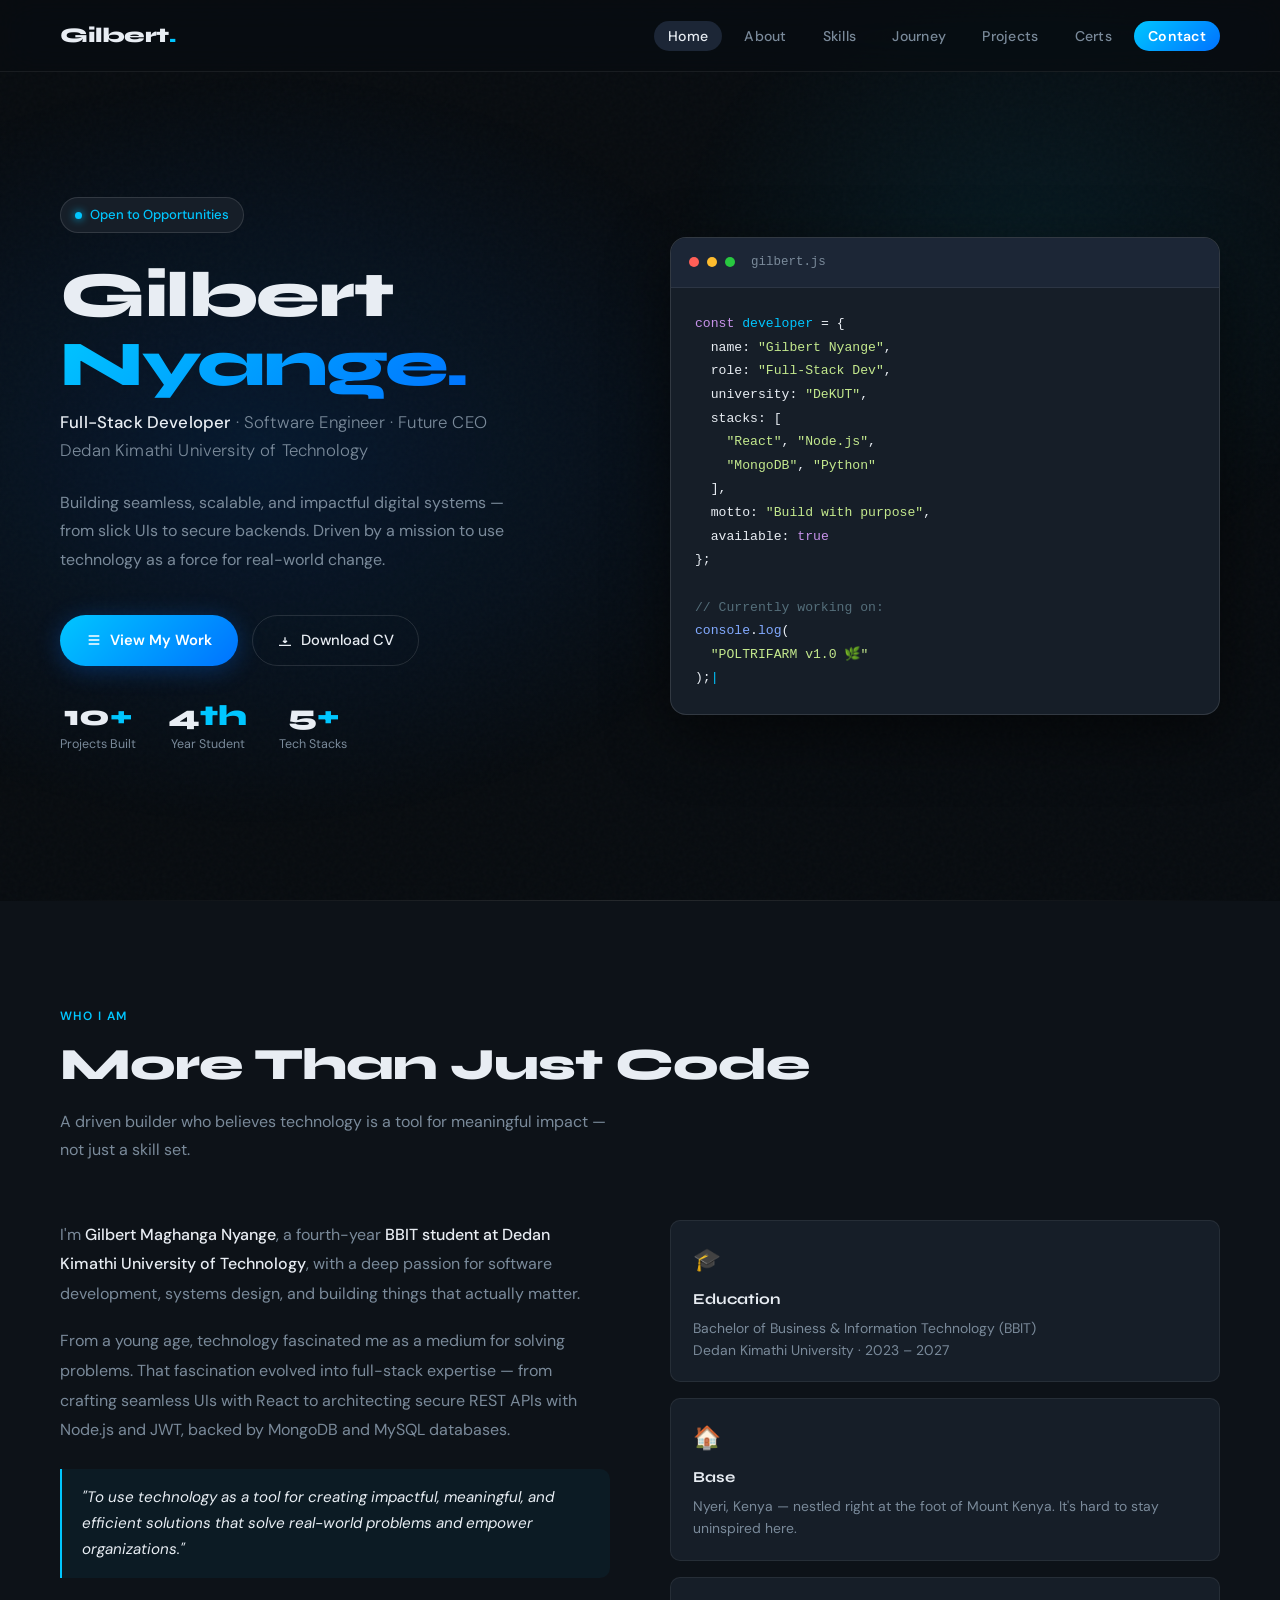
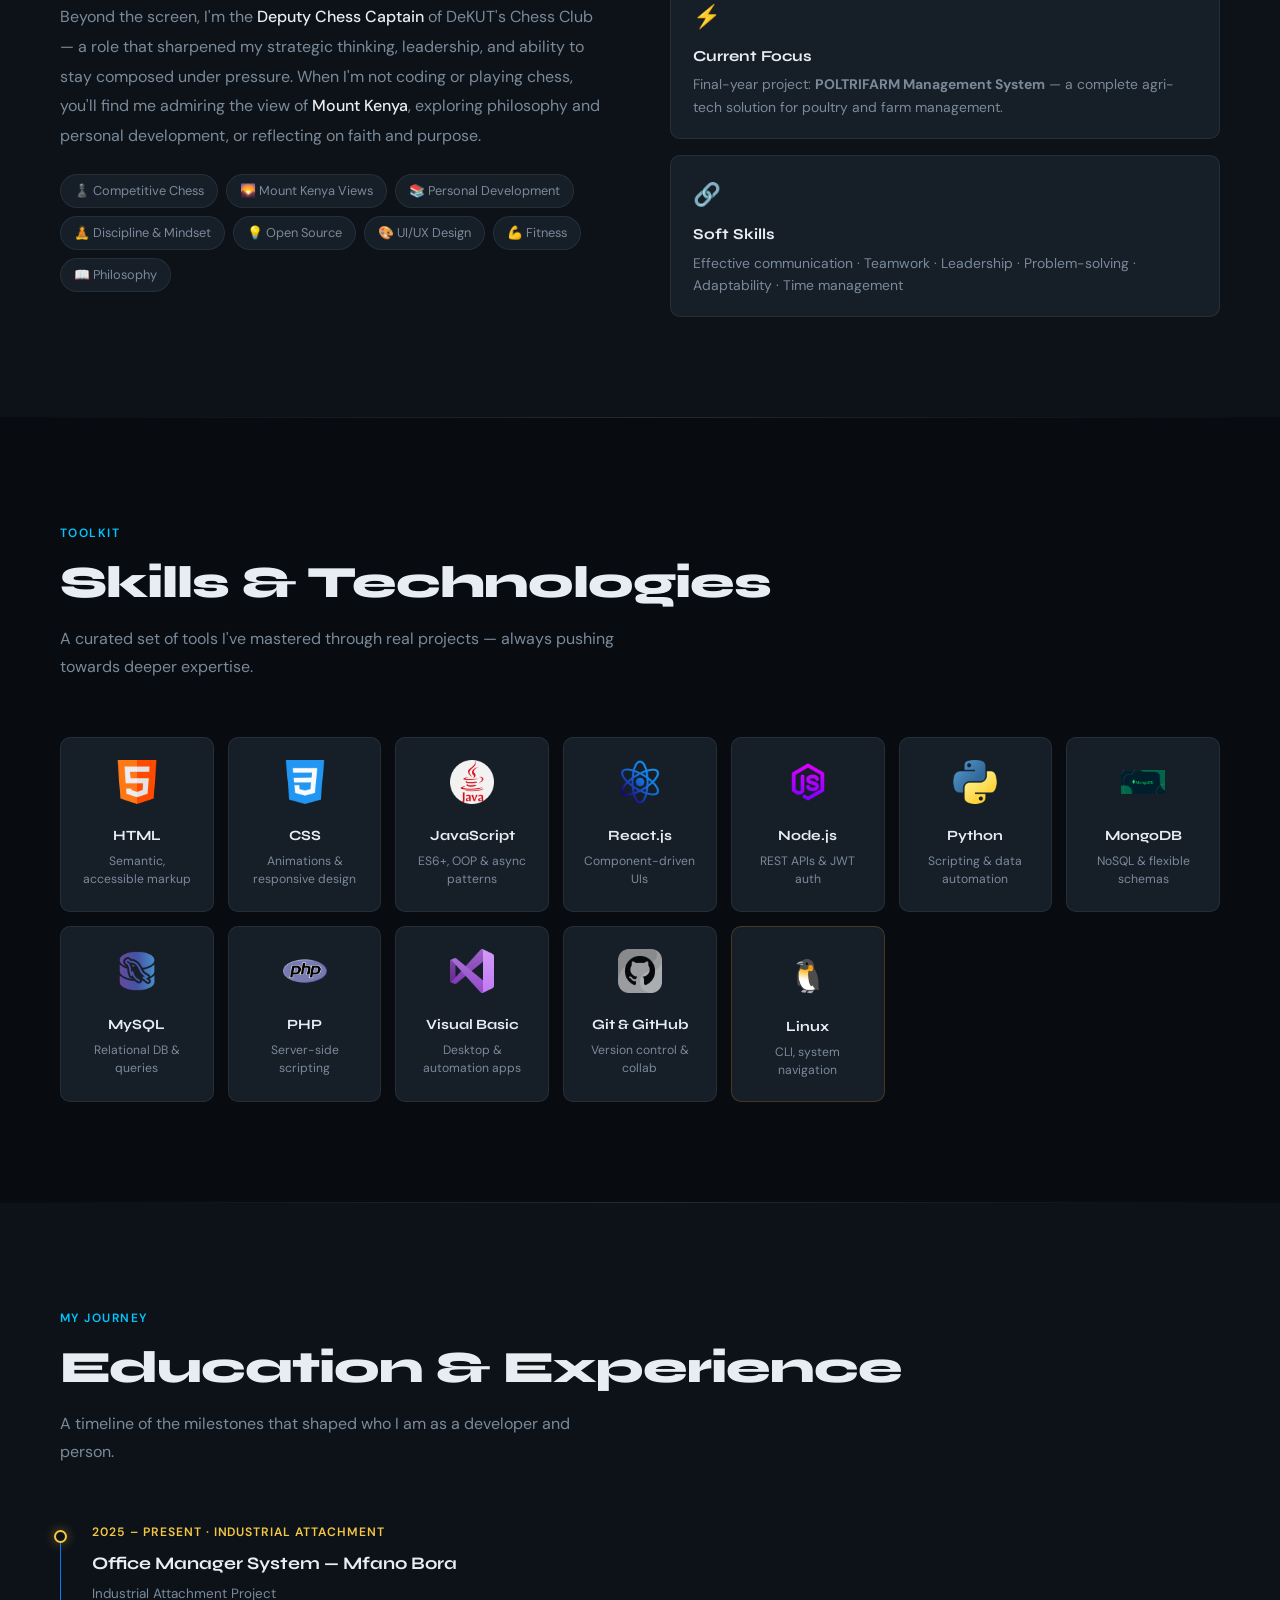
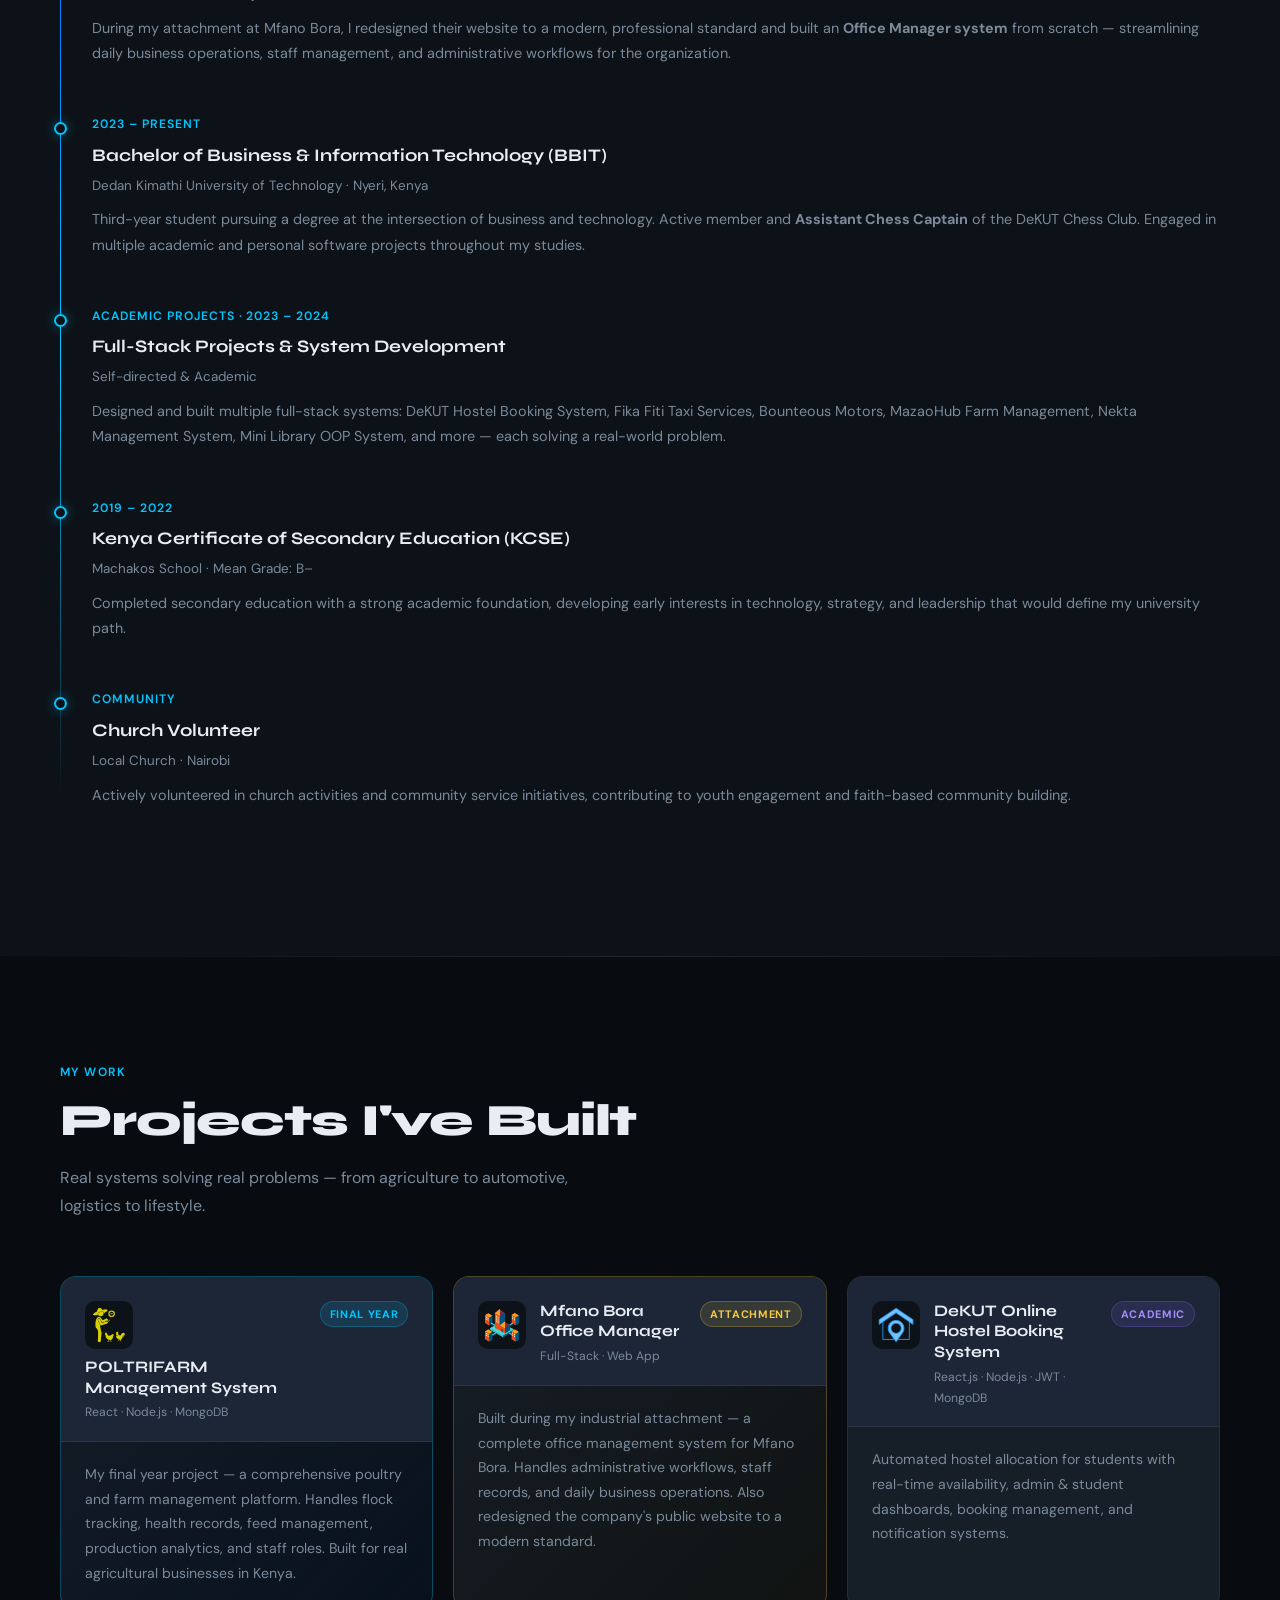
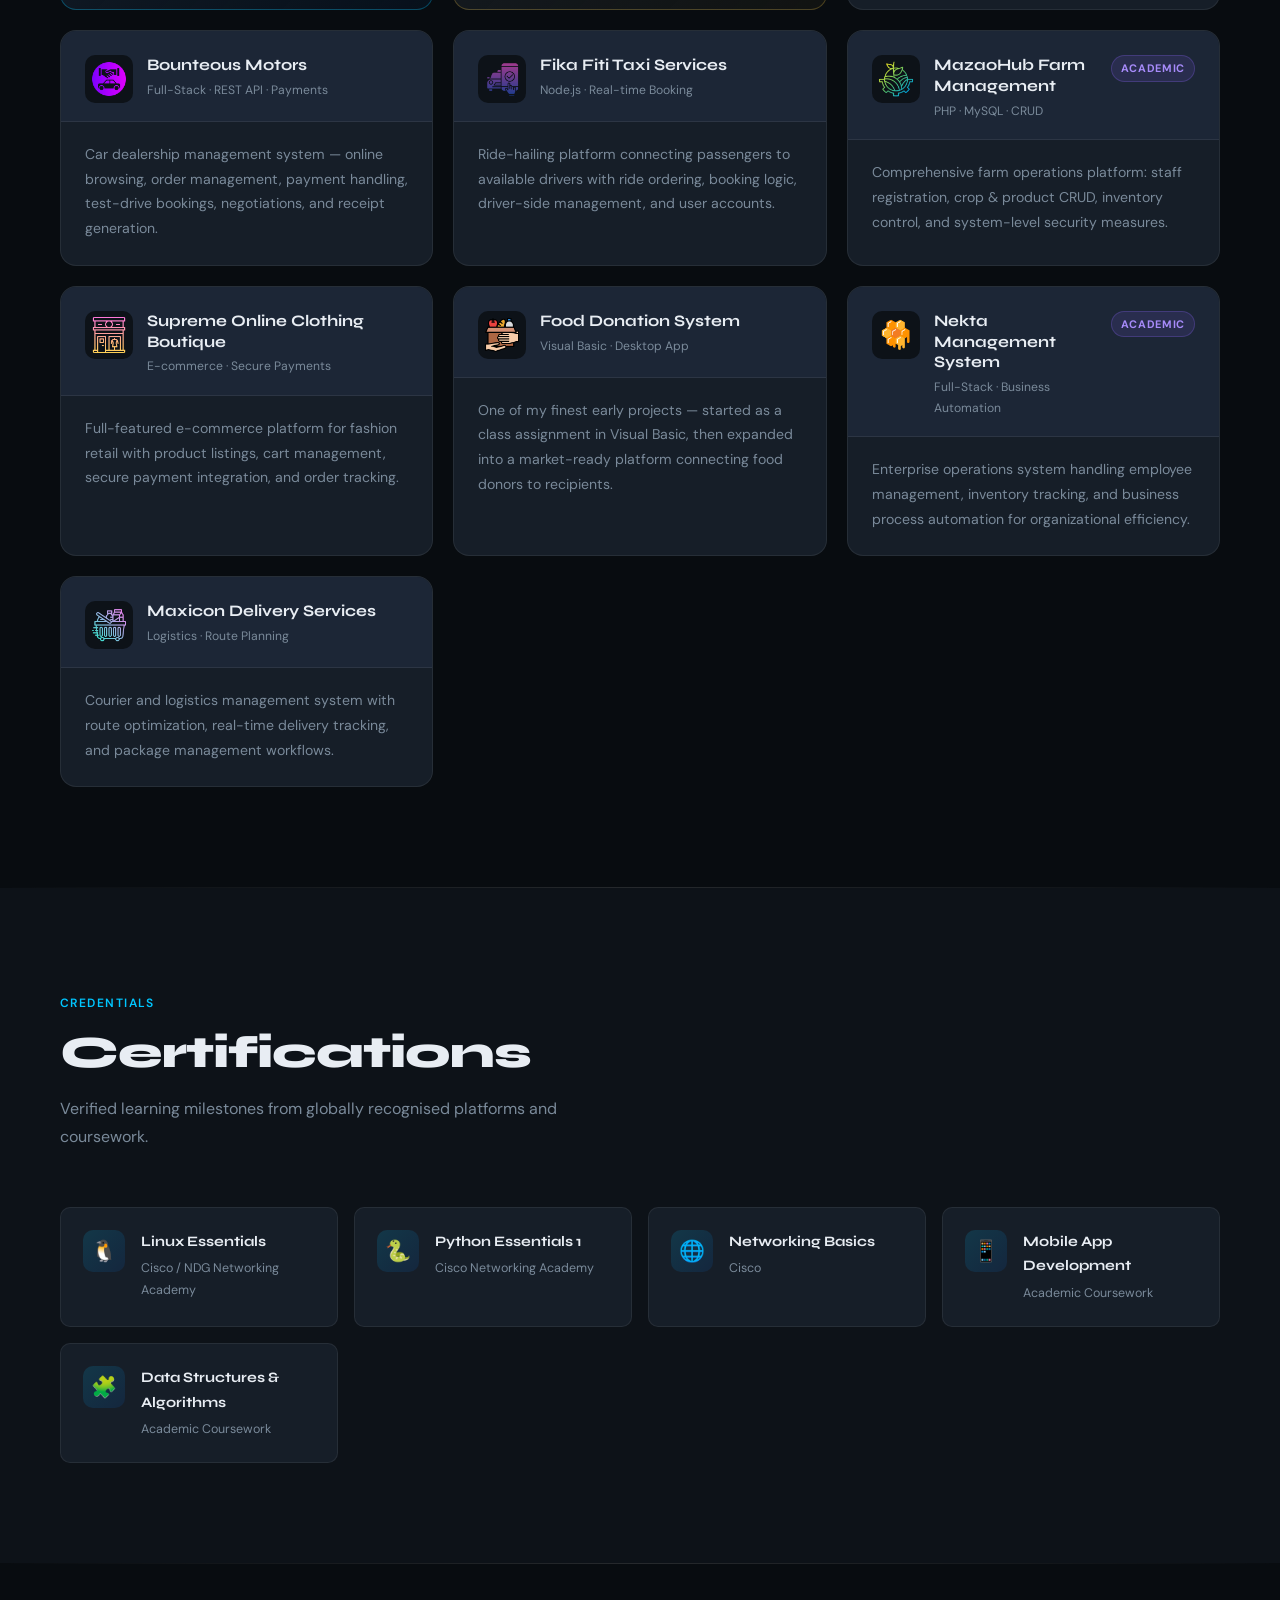
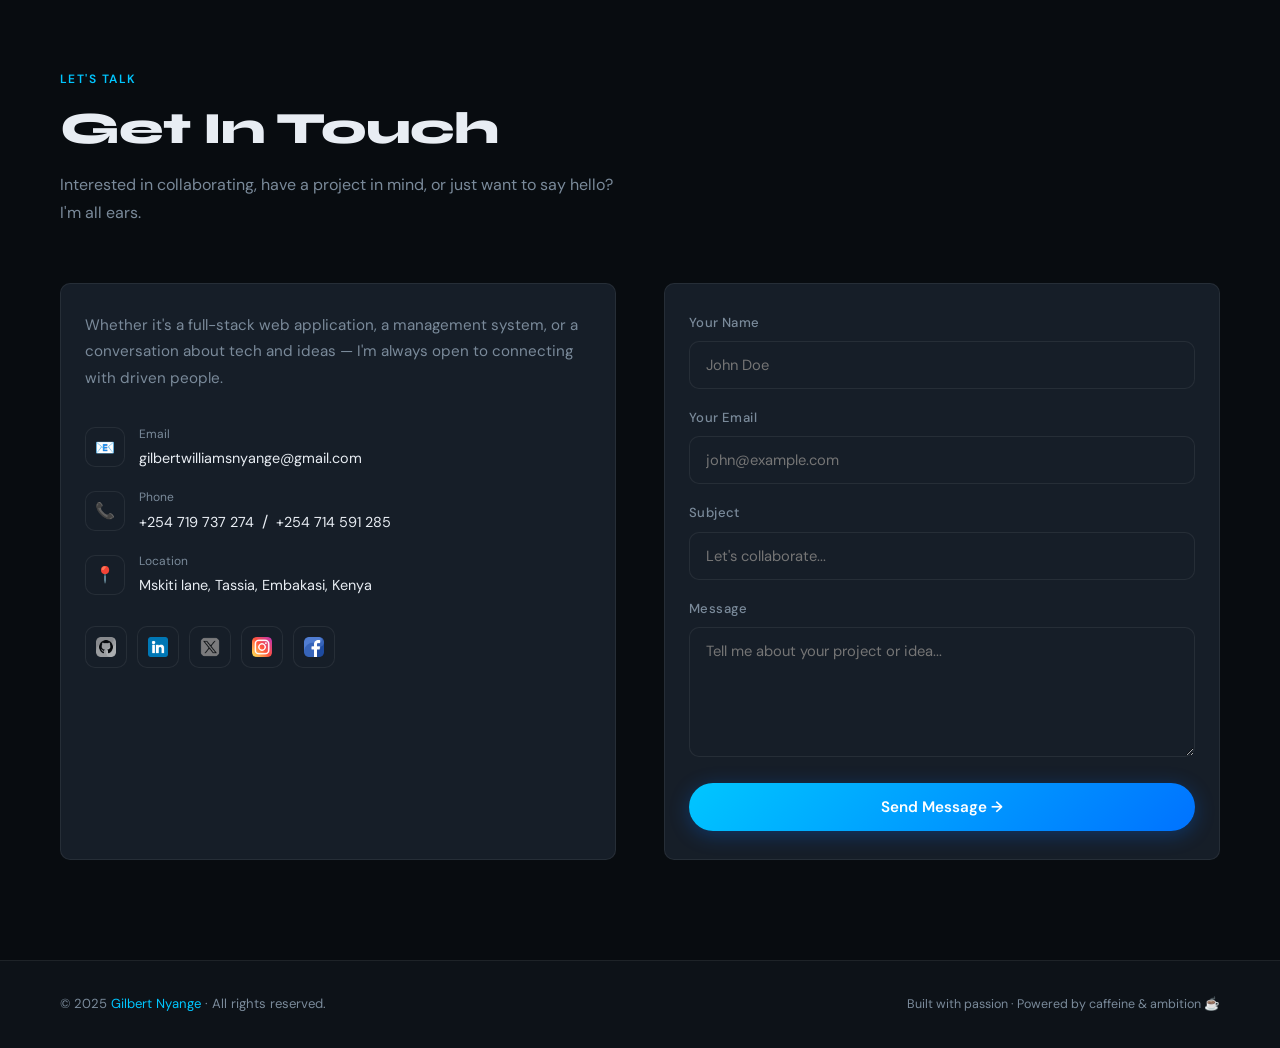
==== commit ebda21ab: "Add favicon link to index.html" ====
--- a/index.html
+++ b/index.html
@@ -6,6 +6,7 @@
     <title>Gilbert Nyange — Portfolio</title>
     <link rel="preconnect" href="https://fonts.googleapis.com" />
     <link rel="preconnect" href="https://fonts.gstatic.com" crossorigin />
+    <link href="portfolio2.0.png" rel="icon">
     <link
       href="https://fonts.googleapis.com/css2?family=Syne:wght@400;600;700;800&family=DM+Sans:ital,opsz,wght@0,9..40,300;0,9..40,400;0,9..40,500;1,9..40,300&display=swap"
       rel="stylesheet"
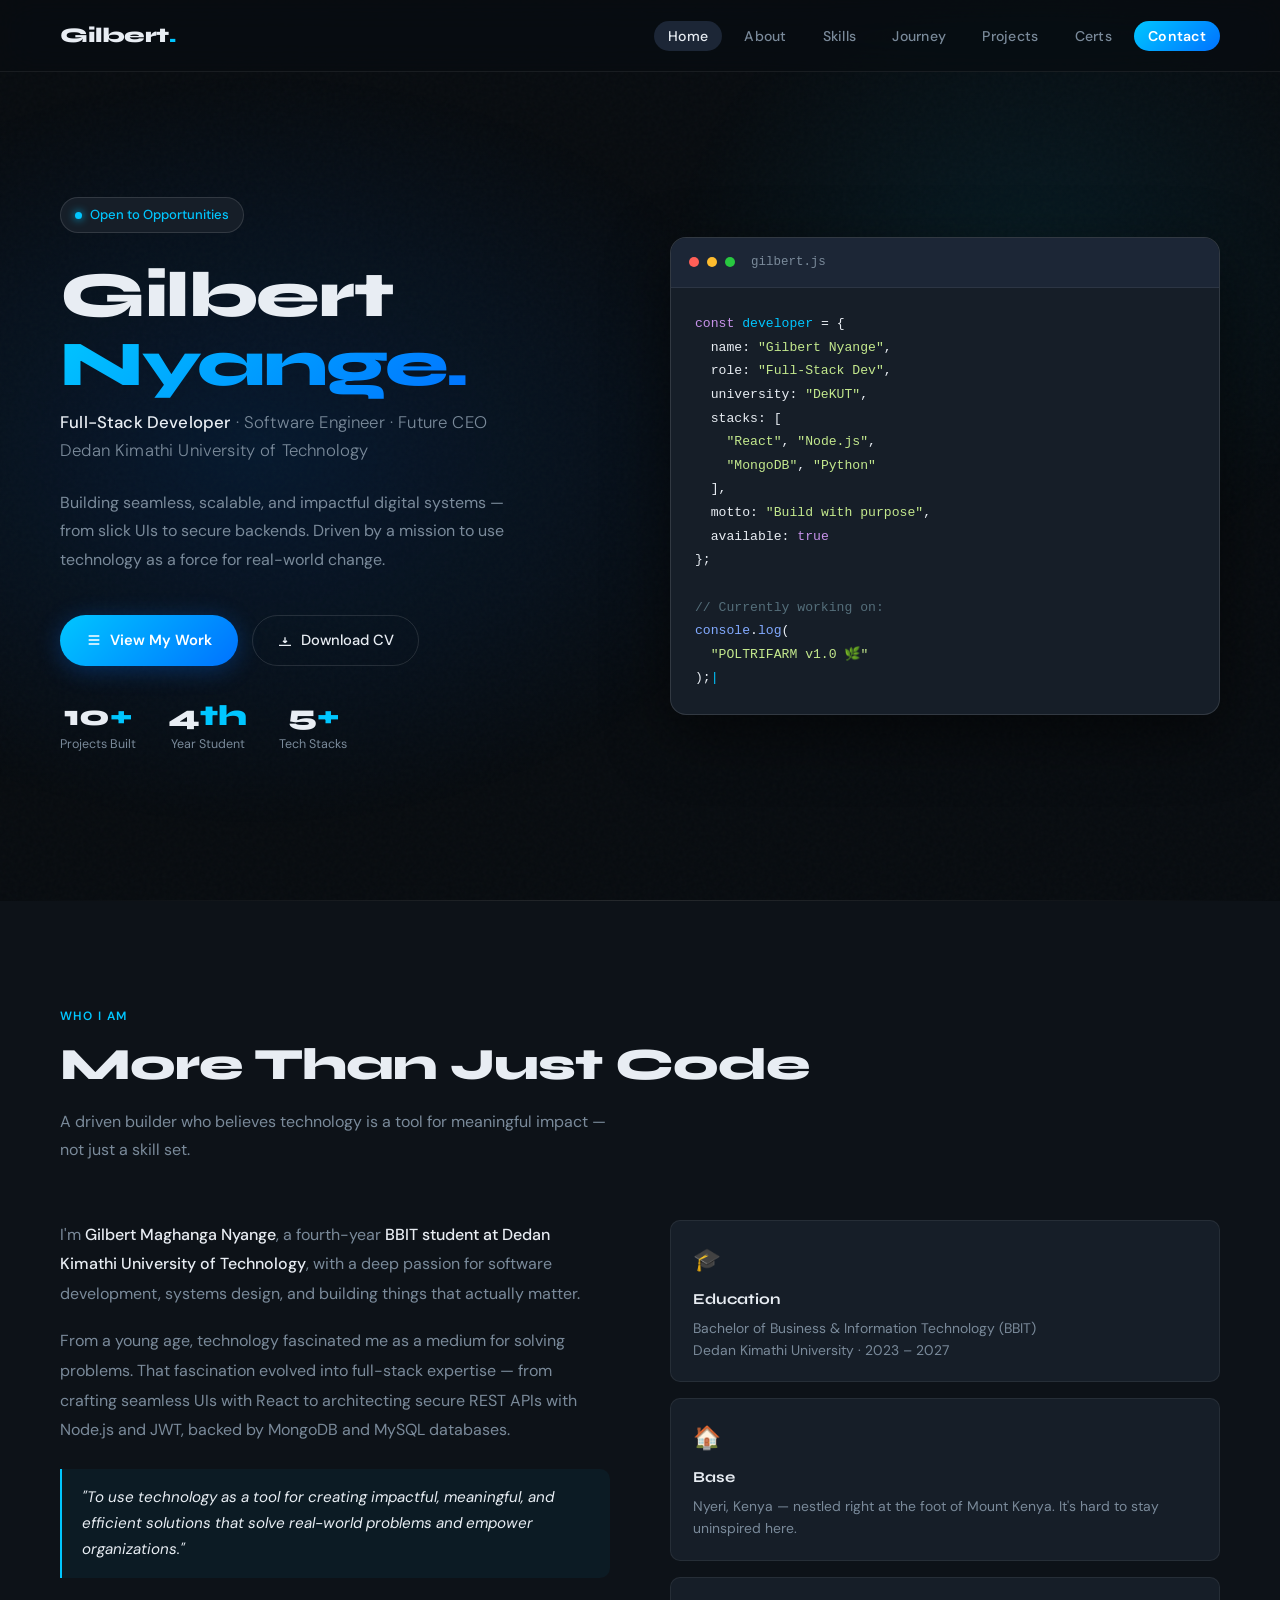
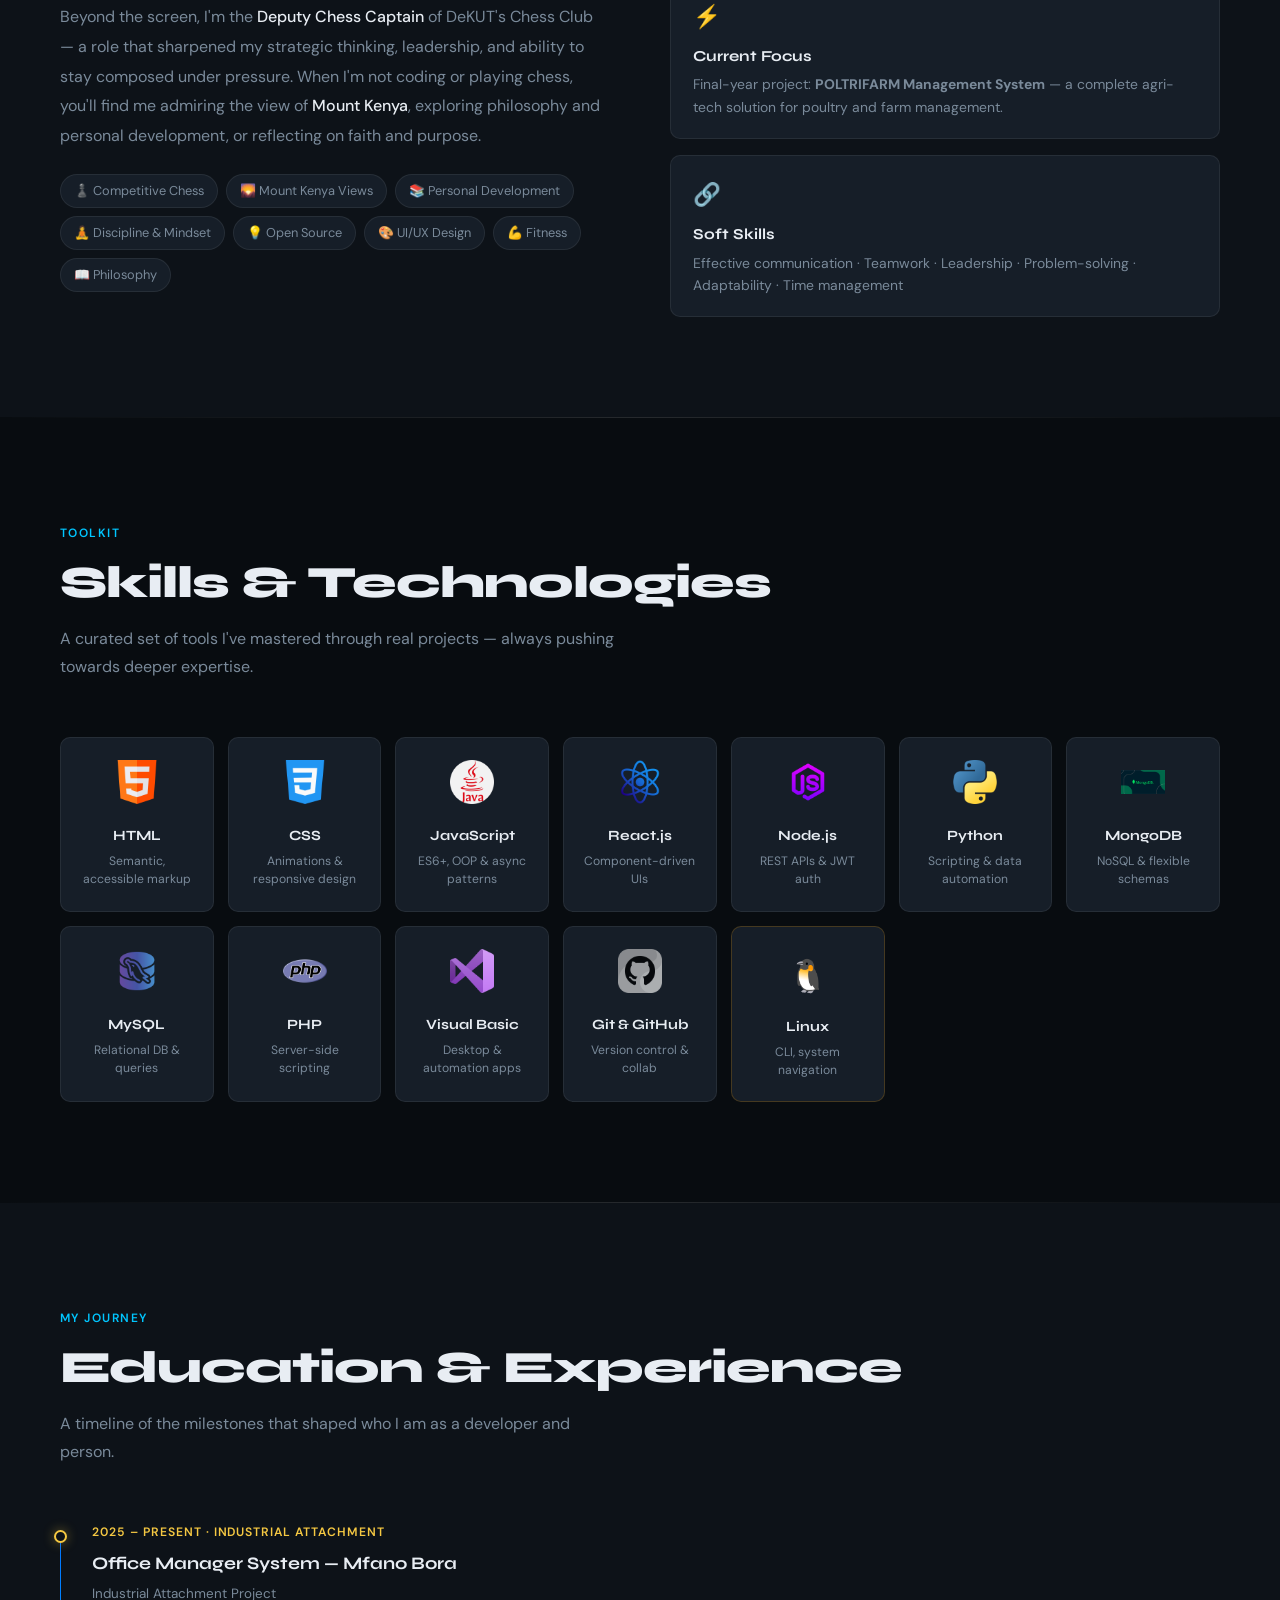
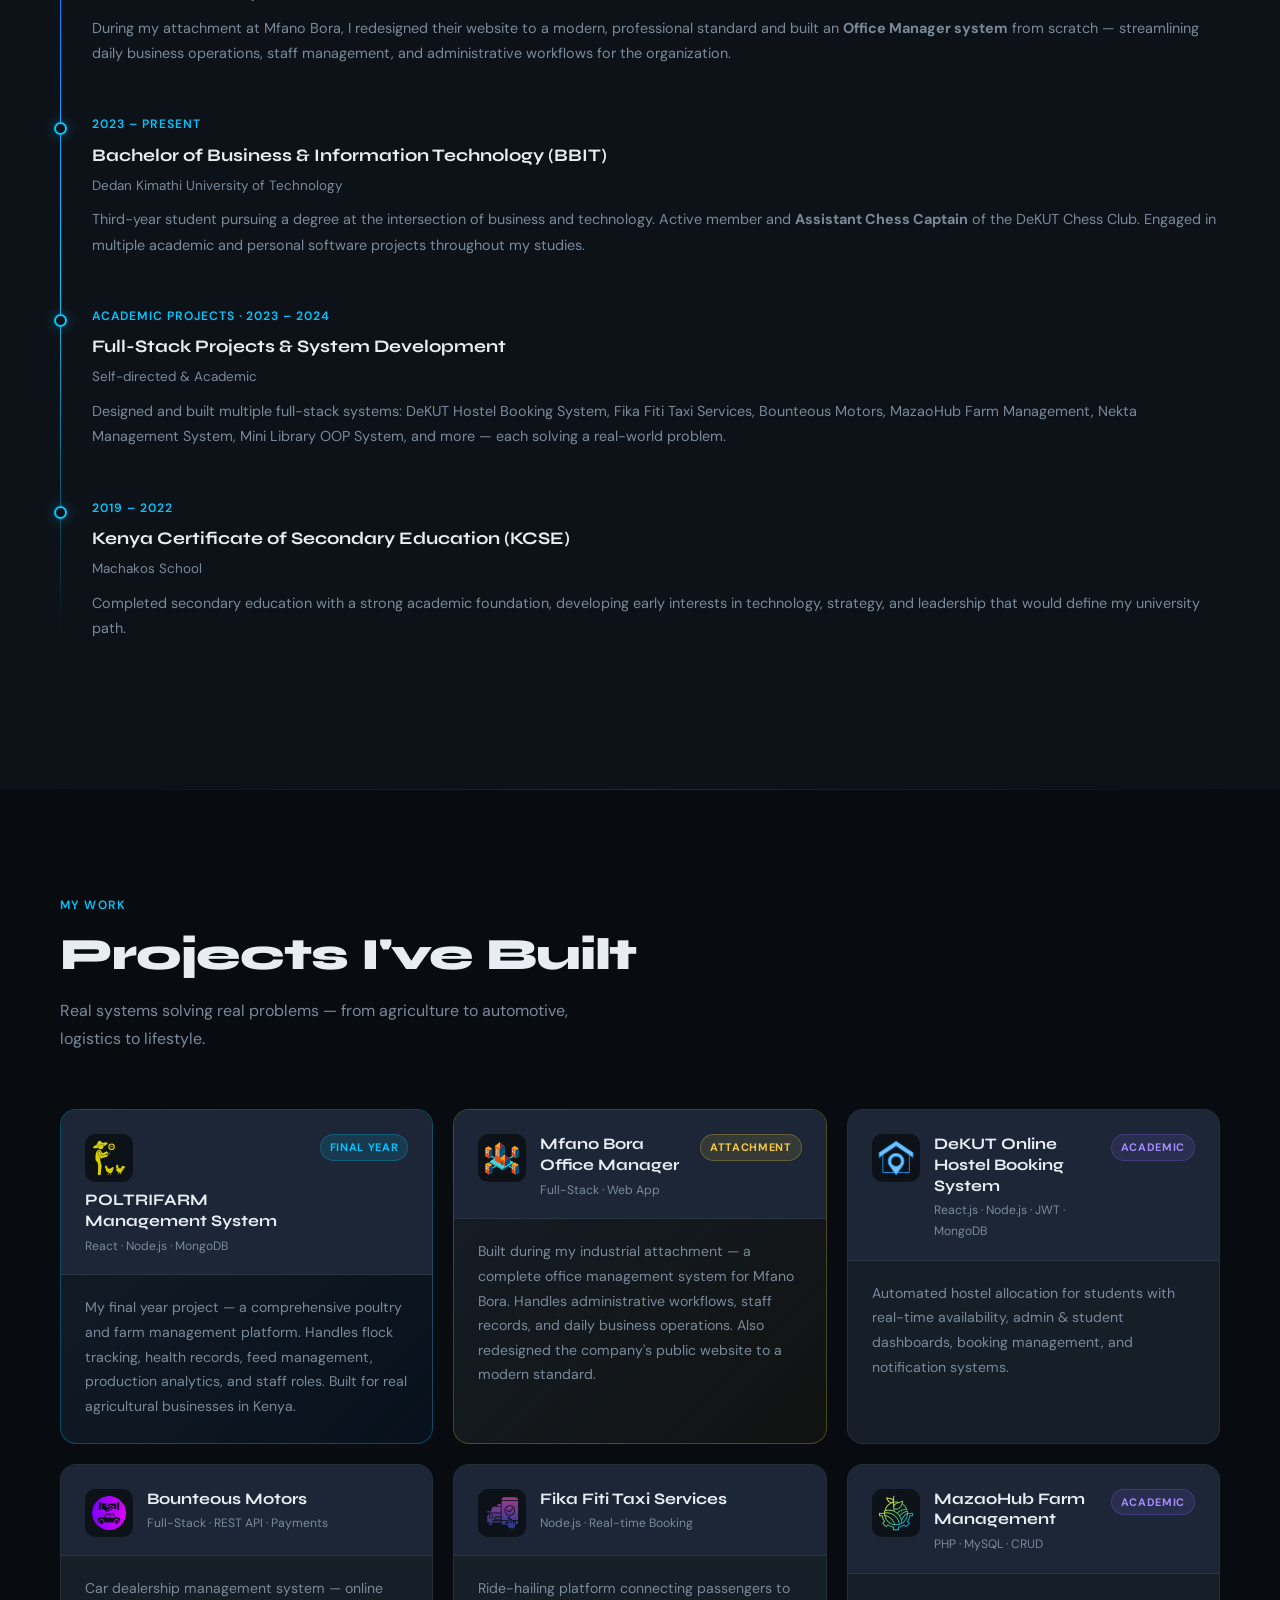
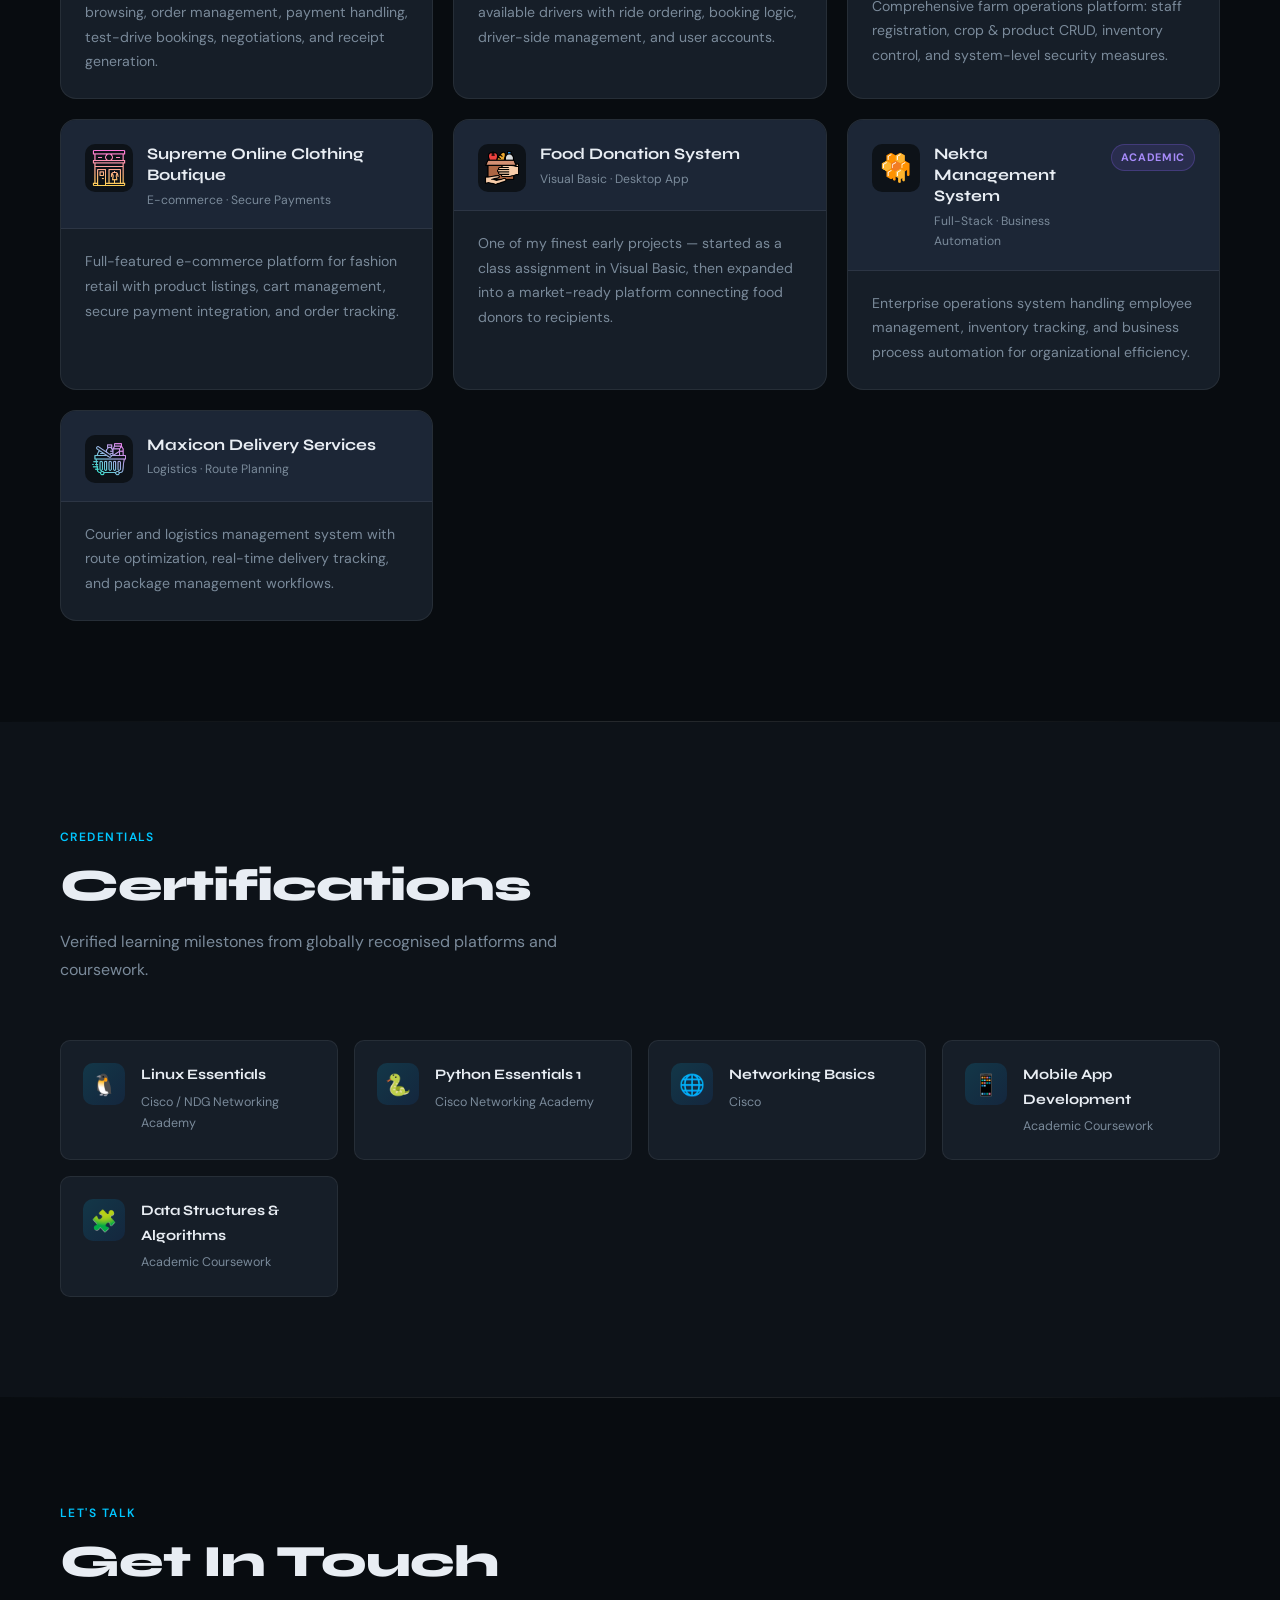
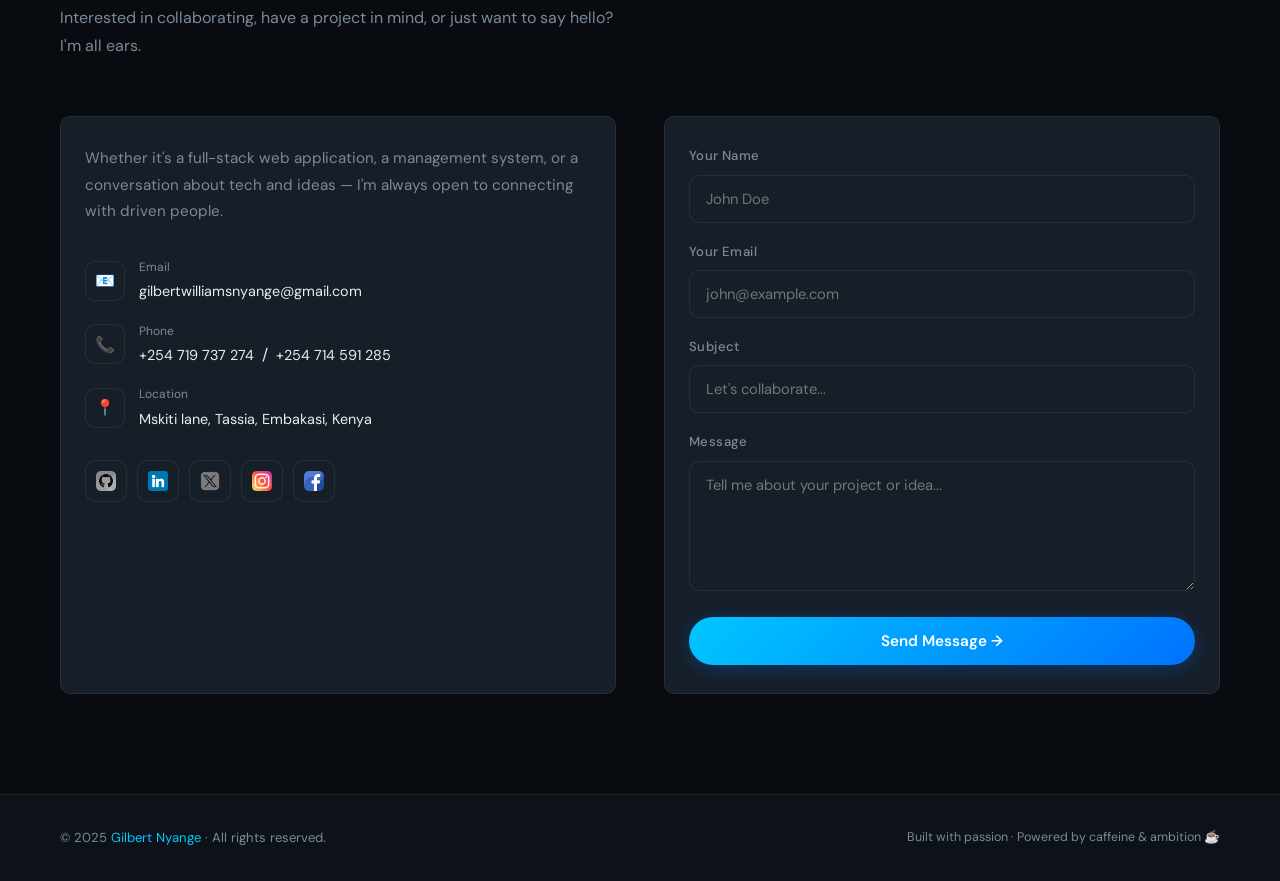
==== commit dd74ca0a: "Update educational details in index.html Removed organization details and a community service sectio" ====
--- a/index.html
+++ b/index.html
@@ -1534,7 +1534,7 @@
               Bachelor of Business &amp; Information Technology (BBIT)
             </div>
             <div class="tl-org">
-              Dedan Kimathi University of Technology · Nyeri, Kenya
+              Dedan Kimathi University of Technology
             </div>
             <div class="tl-body">
               Third-year student pursuing a degree at the intersection of
@@ -1566,23 +1566,11 @@
             <div class="tl-title">
               Kenya Certificate of Secondary Education (KCSE)
             </div>
-            <div class="tl-org">Machakos School · Mean Grade: B–</div>
+            <div class="tl-org">Machakos School</div>
             <div class="tl-body">
               Completed secondary education with a strong academic foundation,
               developing early interests in technology, strategy, and leadership
               that would define my university path.
-            </div>
-          </div>
-
-          <div class="tl-item">
-            <div class="tl-dot"></div>
-            <div class="tl-date">Community</div>
-            <div class="tl-title">Church Volunteer</div>
-            <div class="tl-org">Local Church · Nairobi</div>
-            <div class="tl-body">
-              Actively volunteered in church activities and community service
-              initiatives, contributing to youth engagement and faith-based
-              community building.
             </div>
           </div>
         </div>
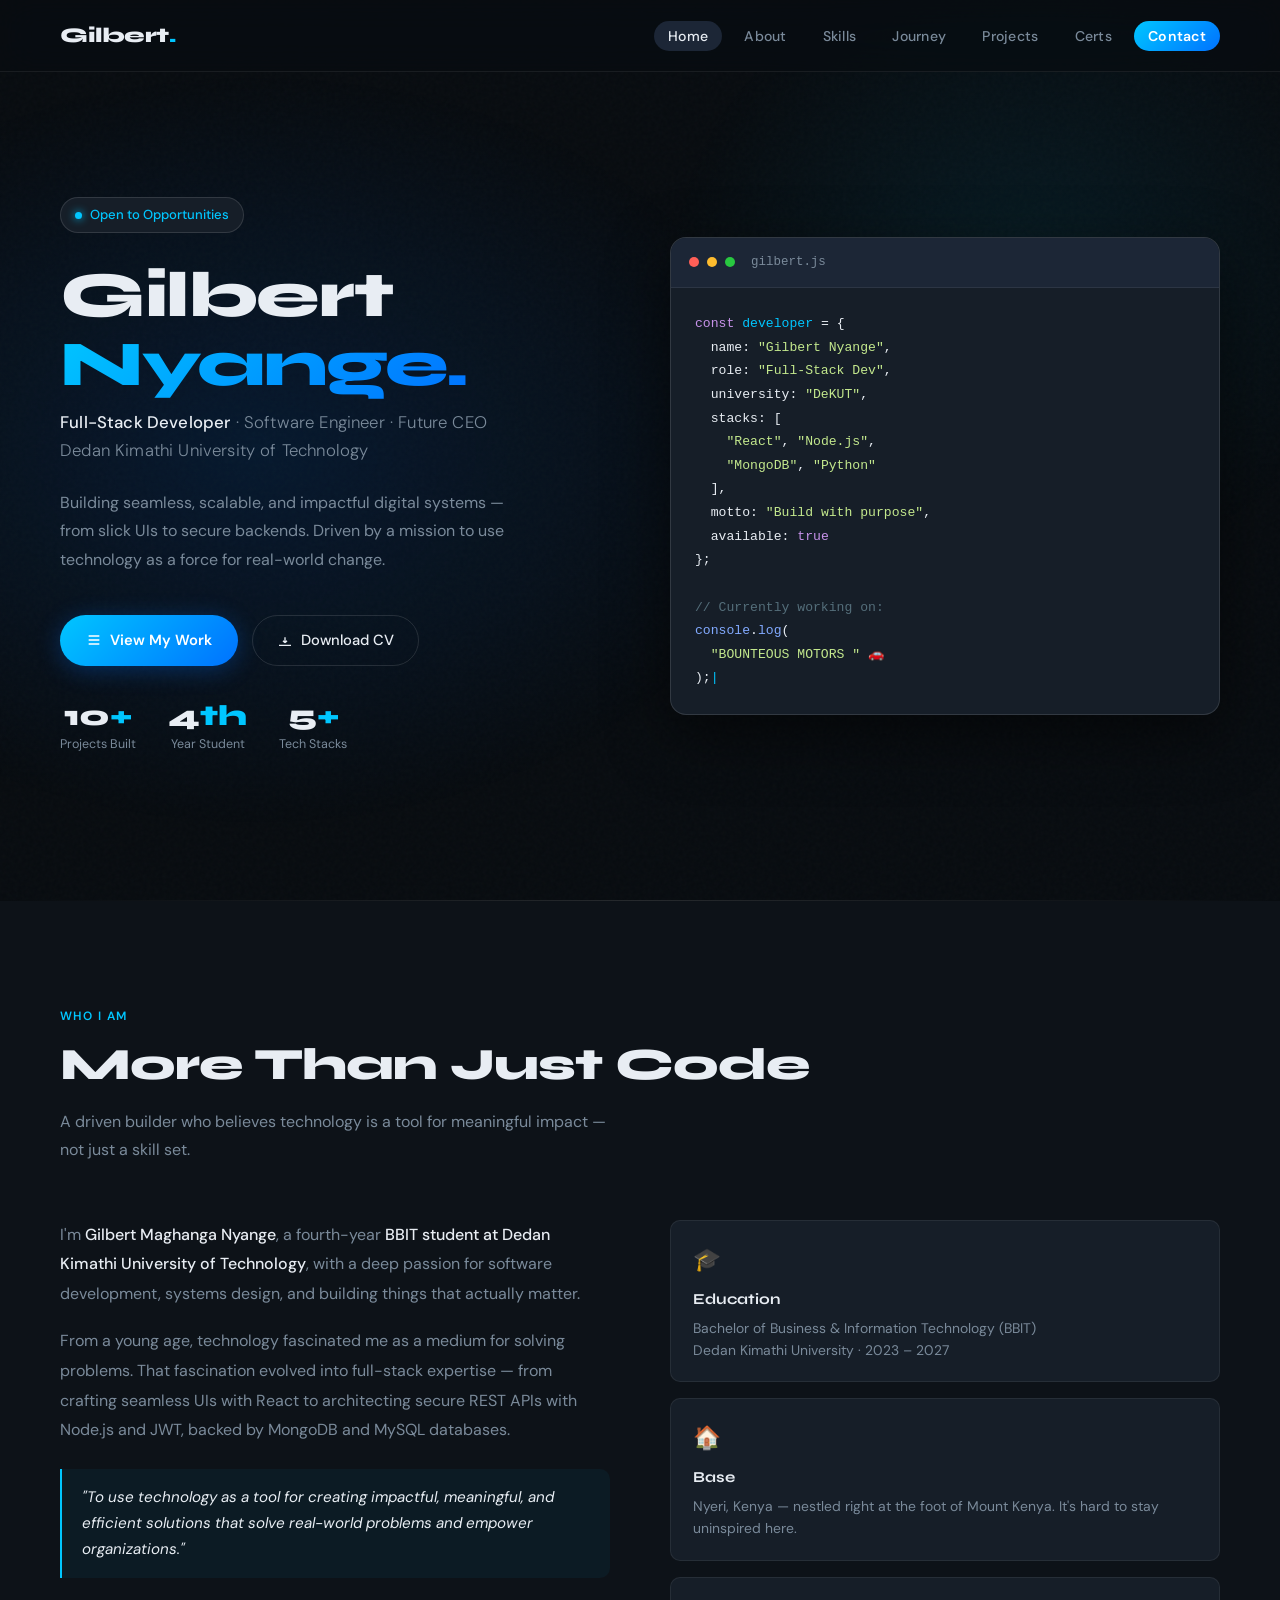
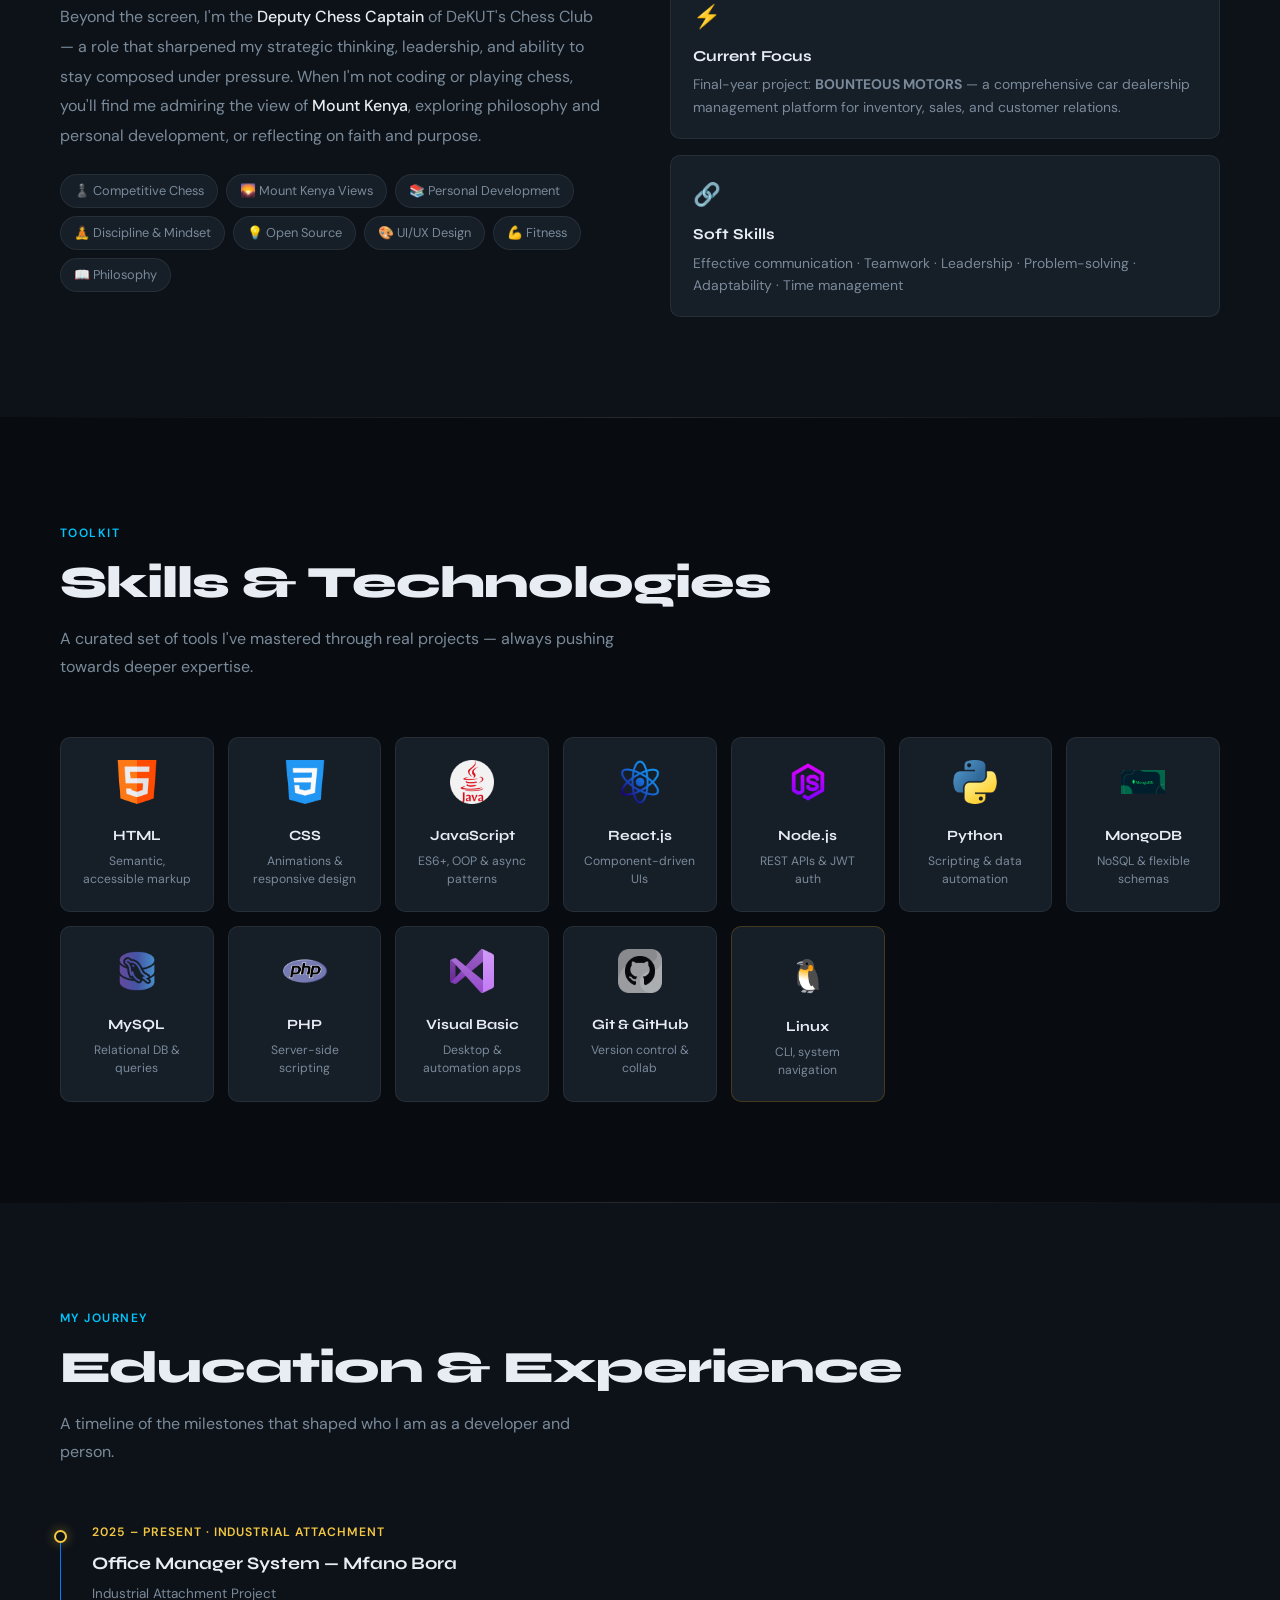
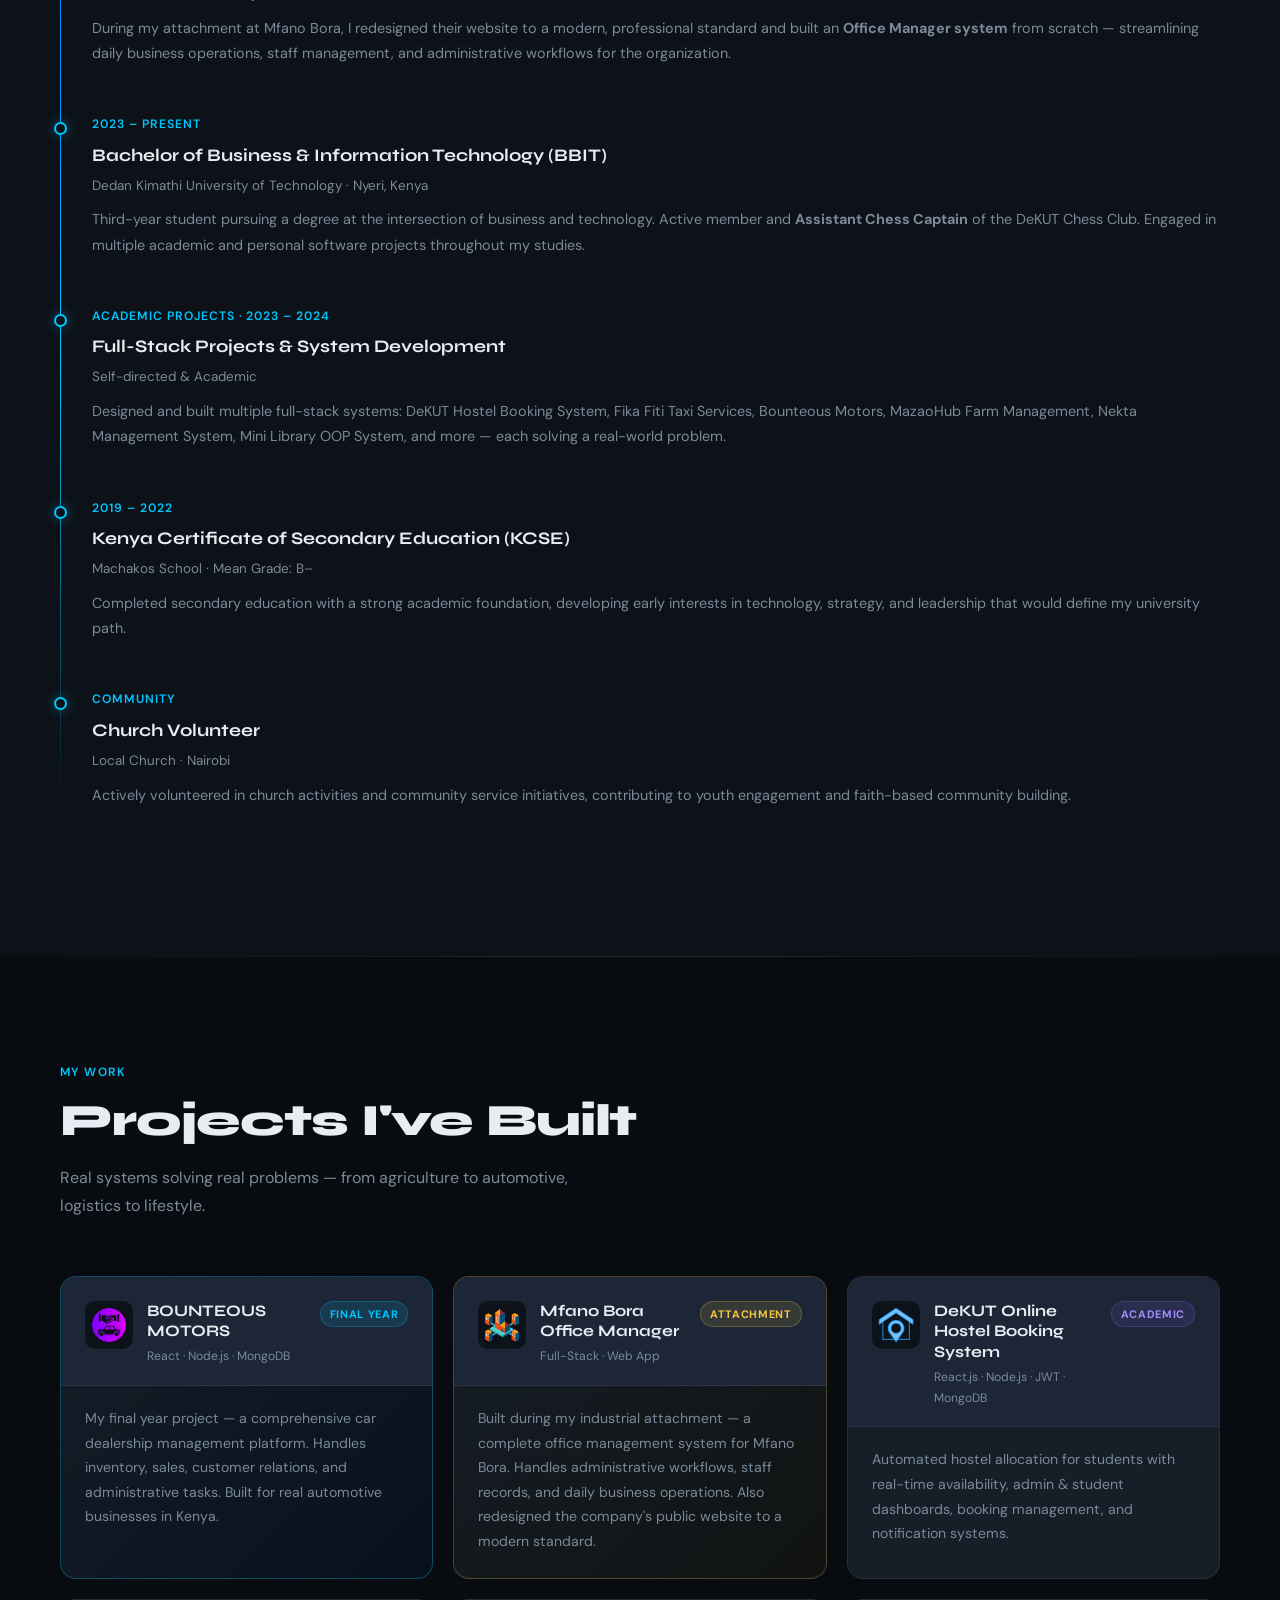
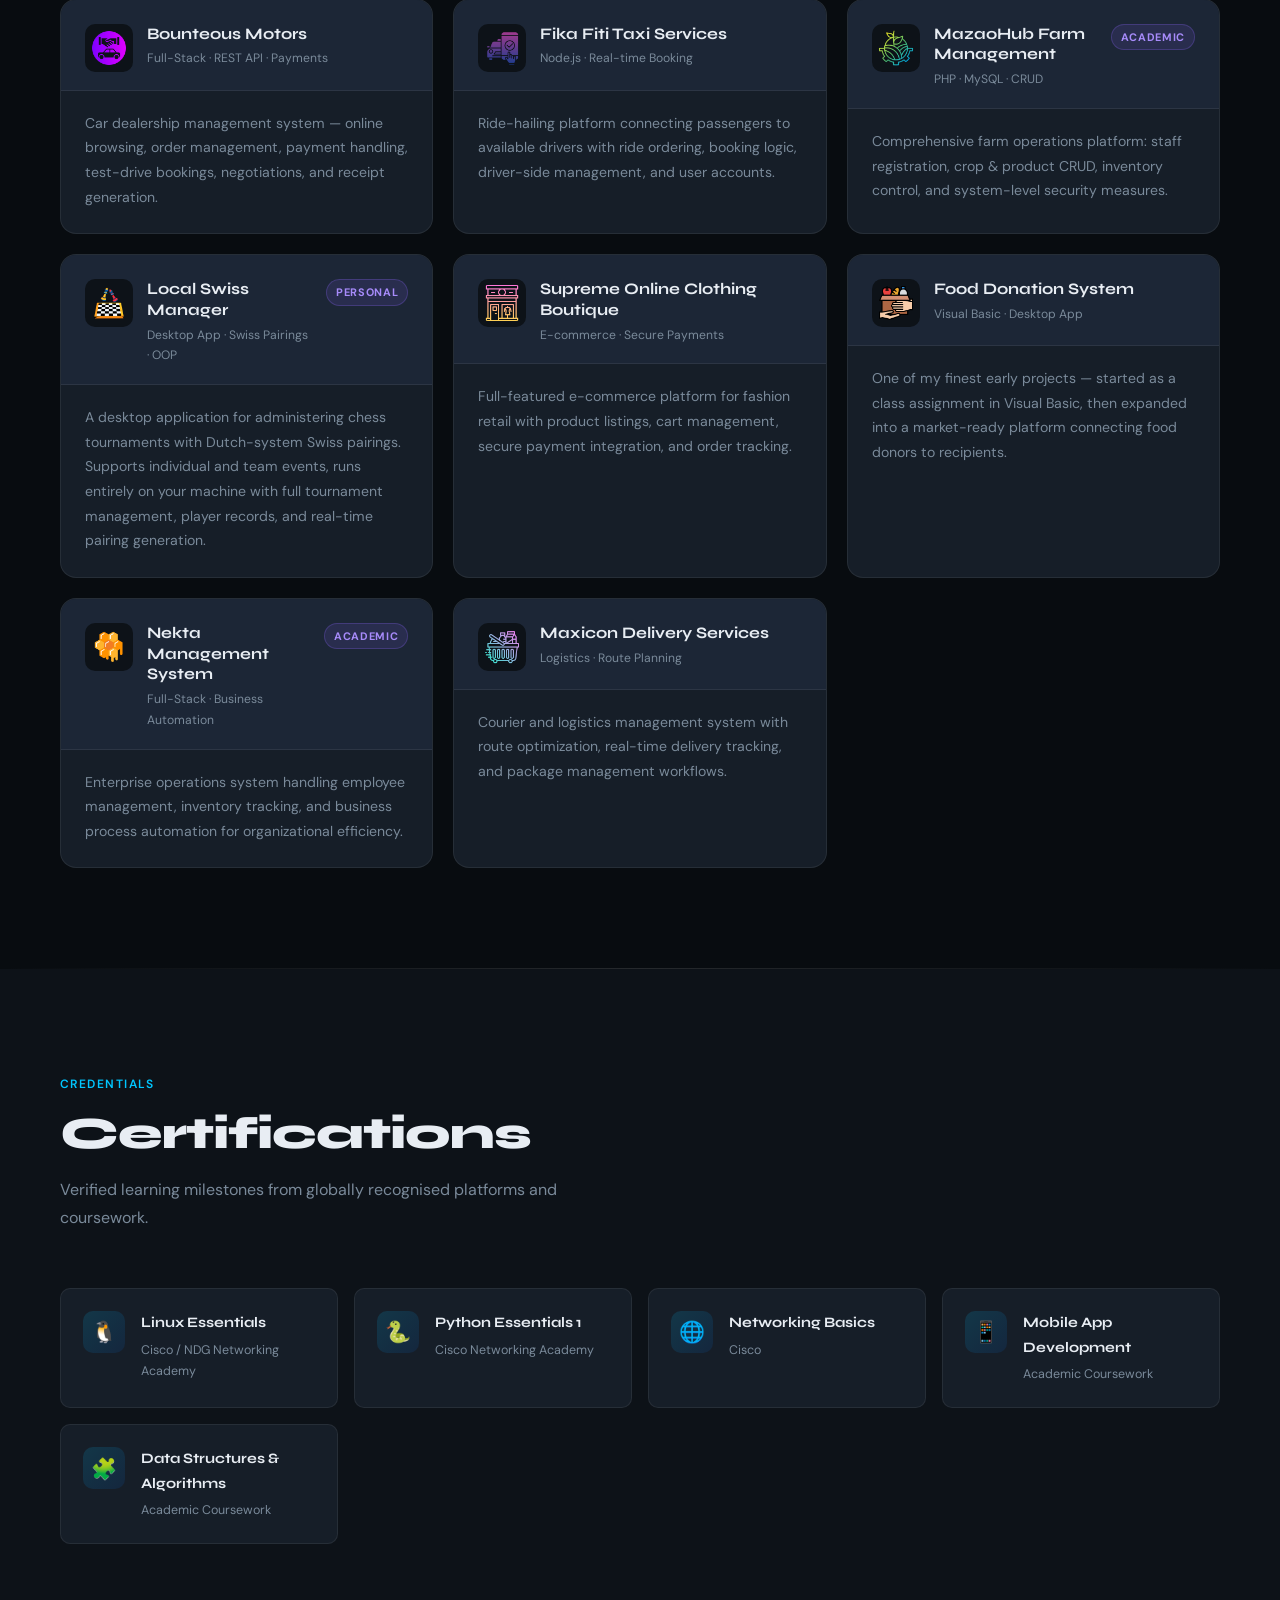
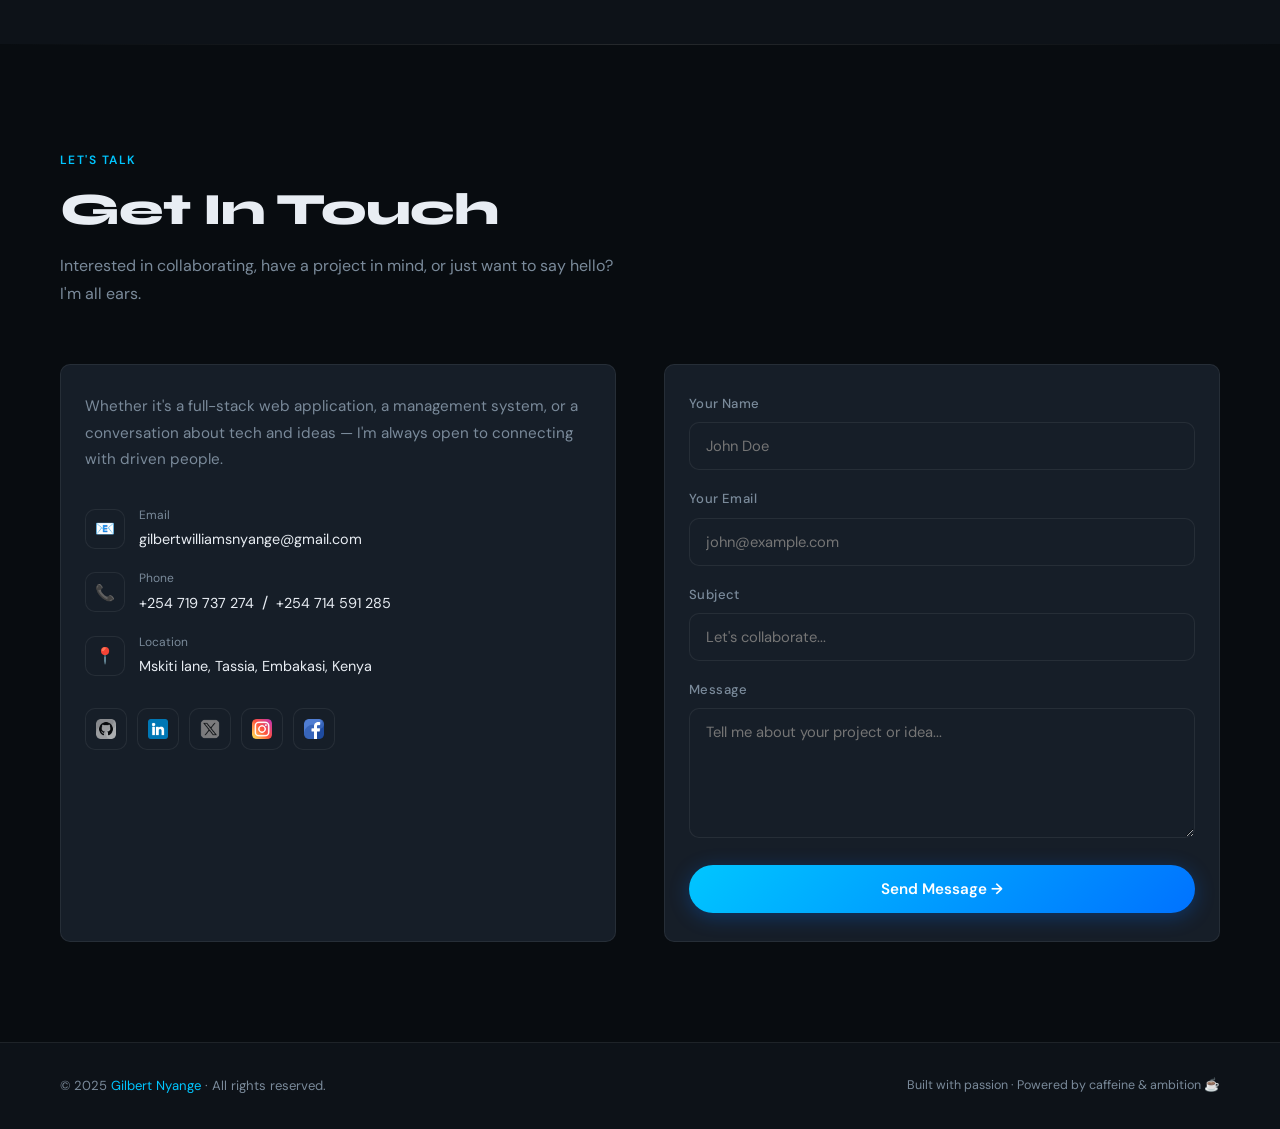
==== commit f2b8a5fe: "Minor Updates" ====
--- a/index.html
+++ b/index.html
@@ -6,7 +6,6 @@
     <title>Gilbert Nyange — Portfolio</title>
     <link rel="preconnect" href="https://fonts.googleapis.com" />
     <link rel="preconnect" href="https://fonts.gstatic.com" crossorigin />
-    <link href="portfolio2.0.png" rel="icon">
     <link
       href="https://fonts.googleapis.com/css2?family=Syne:wght@400;600;700;800&family=DM+Sans:ital,opsz,wght@0,9..40,300;0,9..40,400;0,9..40,500;1,9..40,300&display=swap"
       rel="stylesheet"
@@ -1313,7 +1312,8 @@
                 <span class="c-fn">console</span>.<span class="c-fn">log</span>(
               </div>
               <div>
-                &nbsp;&nbsp;<span class="c-string">"POLTRIFARM v1.0 🌿"</span>
+                &nbsp;&nbsp;<span class="c-string">"BOUNTEOUS MOTORS "</span>
+                🚗
               </div>
               <div>);<span class="cursor">|</span></div>
             </div>
@@ -1395,11 +1395,12 @@
             <div class="info-card">
               <div class="info-card-icon">⚡</div>
               <div class="info-card-title">Current Focus</div>
-              <div class="info-card-body">
+                <div class="info-card-body">
                 Final-year project:
-                <strong>POLTRIFARM Management System</strong> — a complete
-                agri-tech solution for poultry and farm management.
-              </div>
+                <strong>BOUNTEOUS MOTORS</strong> — a comprehensive car
+                dealership management platform for inventory, sales, and
+                customer relations.
+                </div>
             </div>
             <div class="info-card">
               <div class="info-card-icon">🔗</div>
@@ -1534,7 +1535,7 @@
               Bachelor of Business &amp; Information Technology (BBIT)
             </div>
             <div class="tl-org">
-              Dedan Kimathi University of Technology
+              Dedan Kimathi University of Technology · Nyeri, Kenya
             </div>
             <div class="tl-body">
               Third-year student pursuing a degree at the intersection of
@@ -1566,11 +1567,23 @@
             <div class="tl-title">
               Kenya Certificate of Secondary Education (KCSE)
             </div>
-            <div class="tl-org">Machakos School</div>
+            <div class="tl-org">Machakos School · Mean Grade: B–</div>
             <div class="tl-body">
               Completed secondary education with a strong academic foundation,
               developing early interests in technology, strategy, and leadership
               that would define my university path.
+            </div>
+          </div>
+
+          <div class="tl-item">
+            <div class="tl-dot"></div>
+            <div class="tl-date">Community</div>
+            <div class="tl-title">Church Volunteer</div>
+            <div class="tl-org">Local Church · Nairobi</div>
+            <div class="tl-body">
+              Actively volunteered in church activities and community service
+              initiatives, contributing to youth engagement and faith-based
+              community building.
             </div>
           </div>
         </div>
@@ -1594,20 +1607,23 @@
           <!-- FINAL YEAR PROJECT -->
           <div class="proj-card final-year">
             <div class="proj-header">
-             
+              <img
+                src="car-dealer.png"
+                alt="BOUNTEOUS MOTORS"
+                class="proj-icon"
+              />
               <div class="proj-meta">
-                <img src="app.png" alt="POLTRIFARM" class="proj-icon" />
-                <div class="proj-title">POLTRIFARM Management System</div>
+                <div class="proj-title">BOUNTEOUS MOTORS</div>
                 <div class="proj-stack">React · Node.js · MongoDB</div>
               </div>
               <span class="proj-badge badge-new">Final Year</span>
             </div>
             <div class="proj-body">
               <p class="proj-desc">
-                My final year project — a comprehensive poultry and farm
-                management platform. Handles flock tracking, health records,
-                feed management, production analytics, and staff roles. Built
-                for real agricultural businesses in Kenya.
+                My final year project — a comprehensive car dealership
+                management platform. Handles inventory, sales, customer
+                relations, and administrative tasks. Built for real automotive
+                businesses in Kenya.
               </p>
             </div>
           </div>
@@ -1615,7 +1631,11 @@
           <!-- ATTACHMENT PROJECT -->
           <div class="proj-card featured">
             <div class="proj-header">
-                <img src="mbofficemanager.png" alt="Office Manager" class="proj-icon" />
+              <img
+                src="mbofficemanager.png"
+                alt="Mfano Bora Office Manager"
+                class="proj-icon"
+              />
               <div class="proj-meta">
                 <div class="proj-title">Mfano Bora Office Manager</div>
                 <div class="proj-stack">Full-Stack · Web App</div>
@@ -1706,6 +1726,30 @@
                 Comprehensive farm operations platform: staff registration, crop
                 &amp; product CRUD, inventory control, and system-level security
                 measures.
+              </p>
+            </div>
+          </div>
+
+          <!-- Local Swiss Manager -->
+          <div class="proj-card">
+            <div class="proj-header">
+              <img
+                src="chess-board.png"
+                alt="Local Swiss Manager"
+                class="proj-icon"
+              />
+              <div class="proj-meta">
+                <div class="proj-title">Local Swiss Manager</div>
+                <div class="proj-stack">Desktop App · Swiss Pairings · OOP</div>
+              </div>
+              <span class="proj-badge badge-academic">Personal</span>
+            </div>
+            <div class="proj-body">
+              <p class="proj-desc">
+                A desktop application for administering chess tournaments with
+                Dutch-system Swiss pairings. Supports individual and team
+                events, runs entirely on your machine with full tournament
+                management, player records, and real-time pairing generation.
               </p>
             </div>
           </div>
